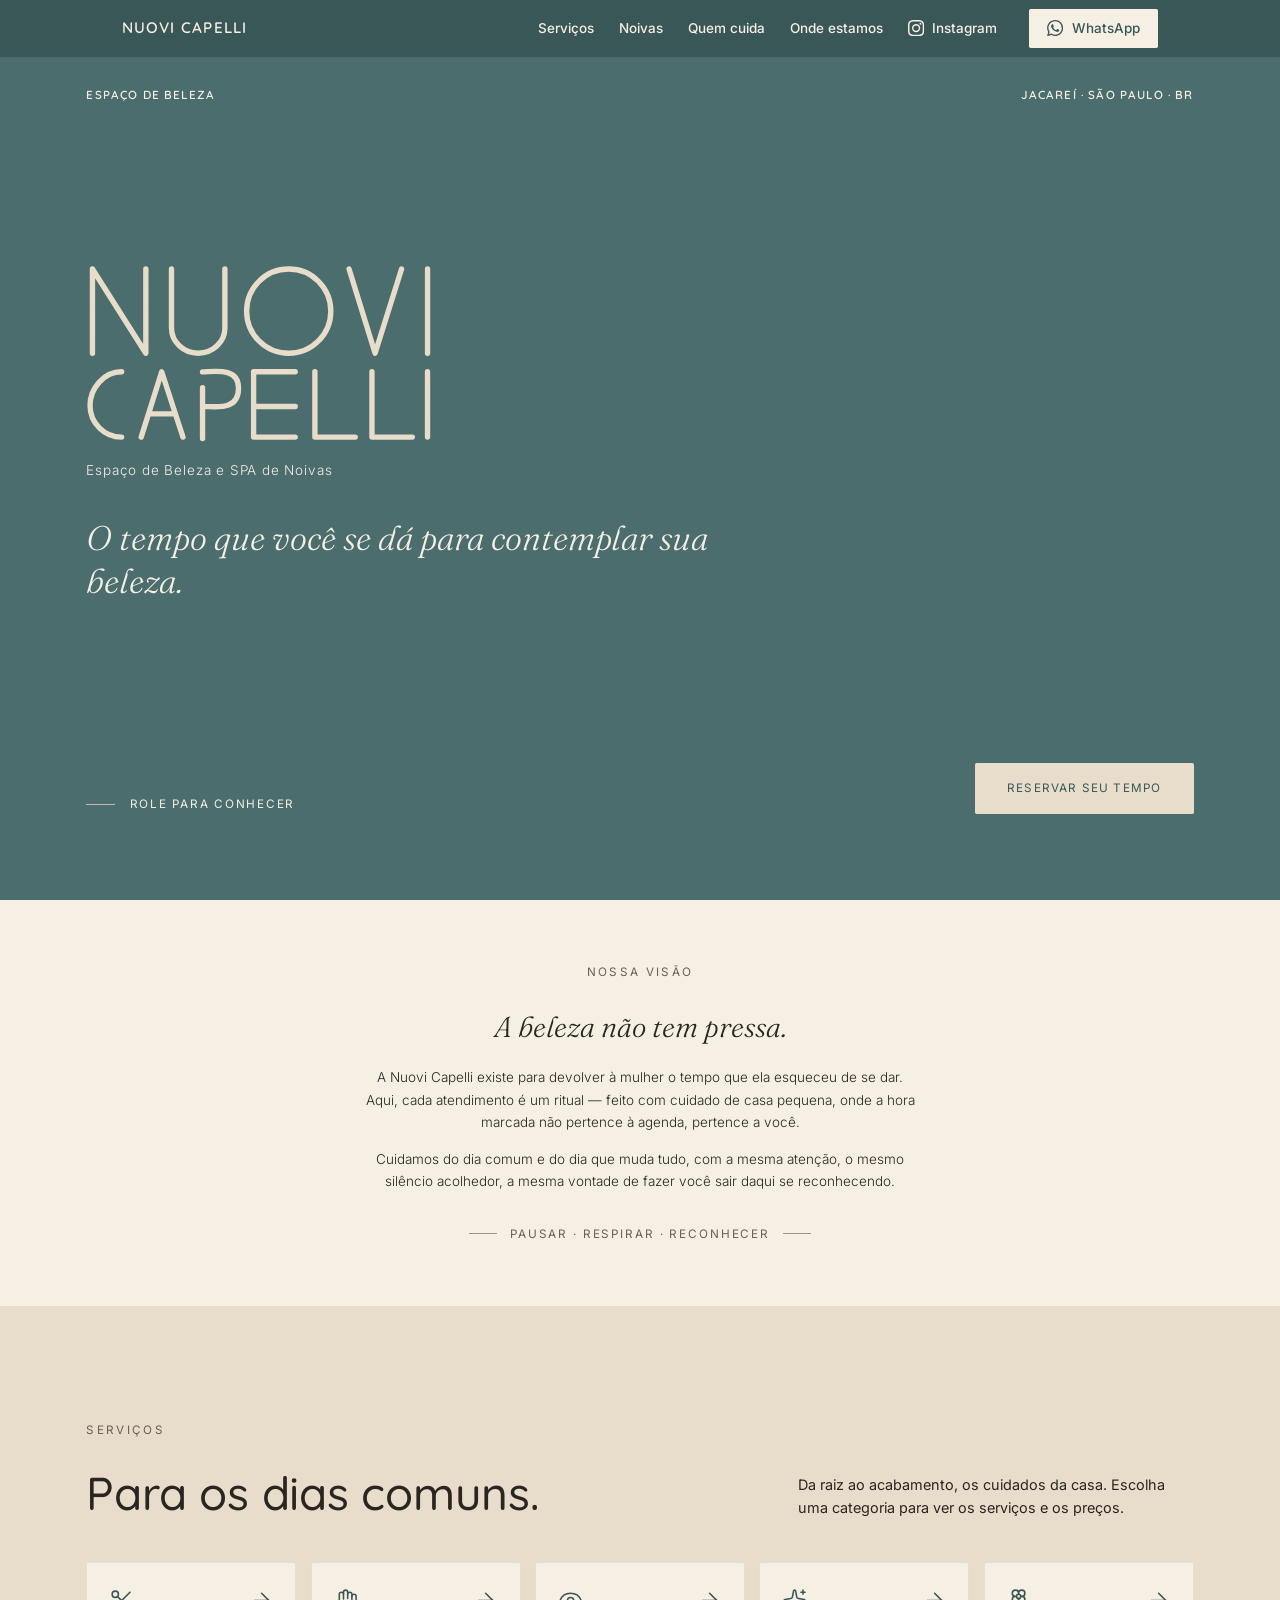
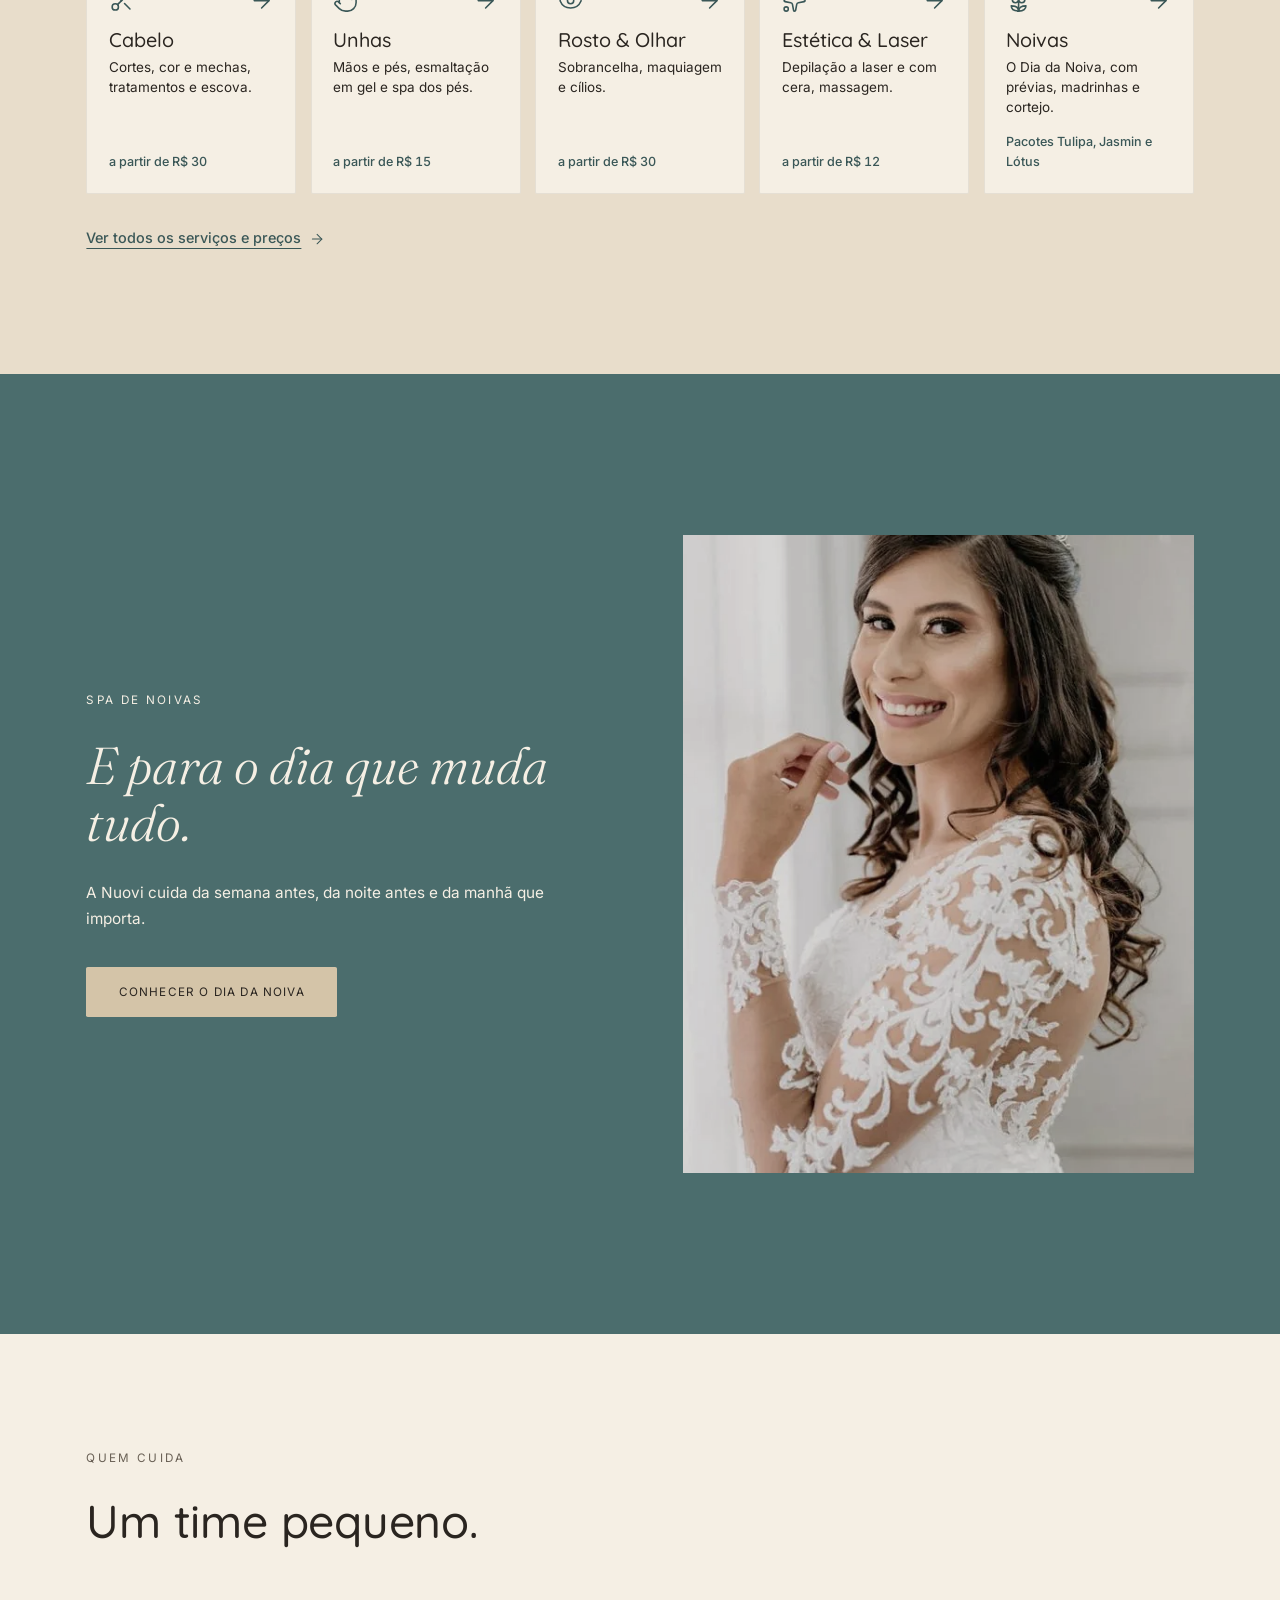
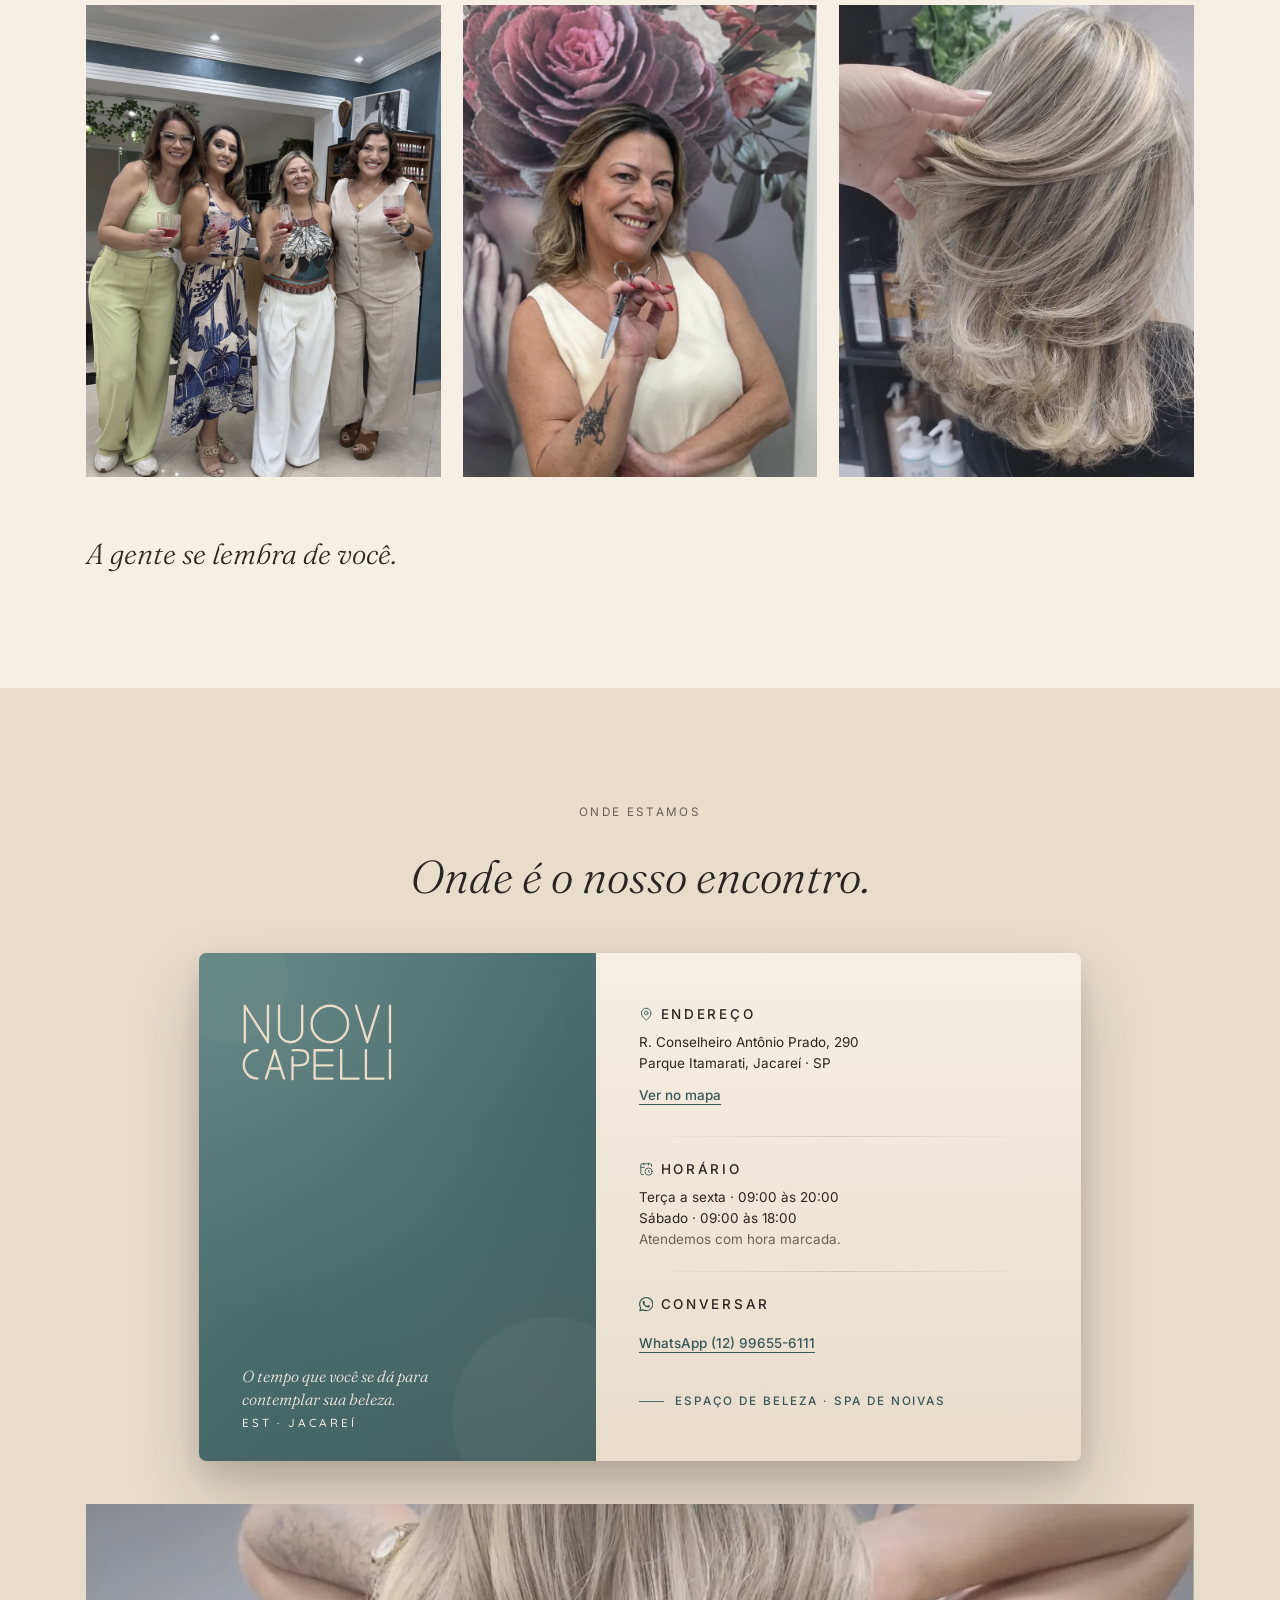
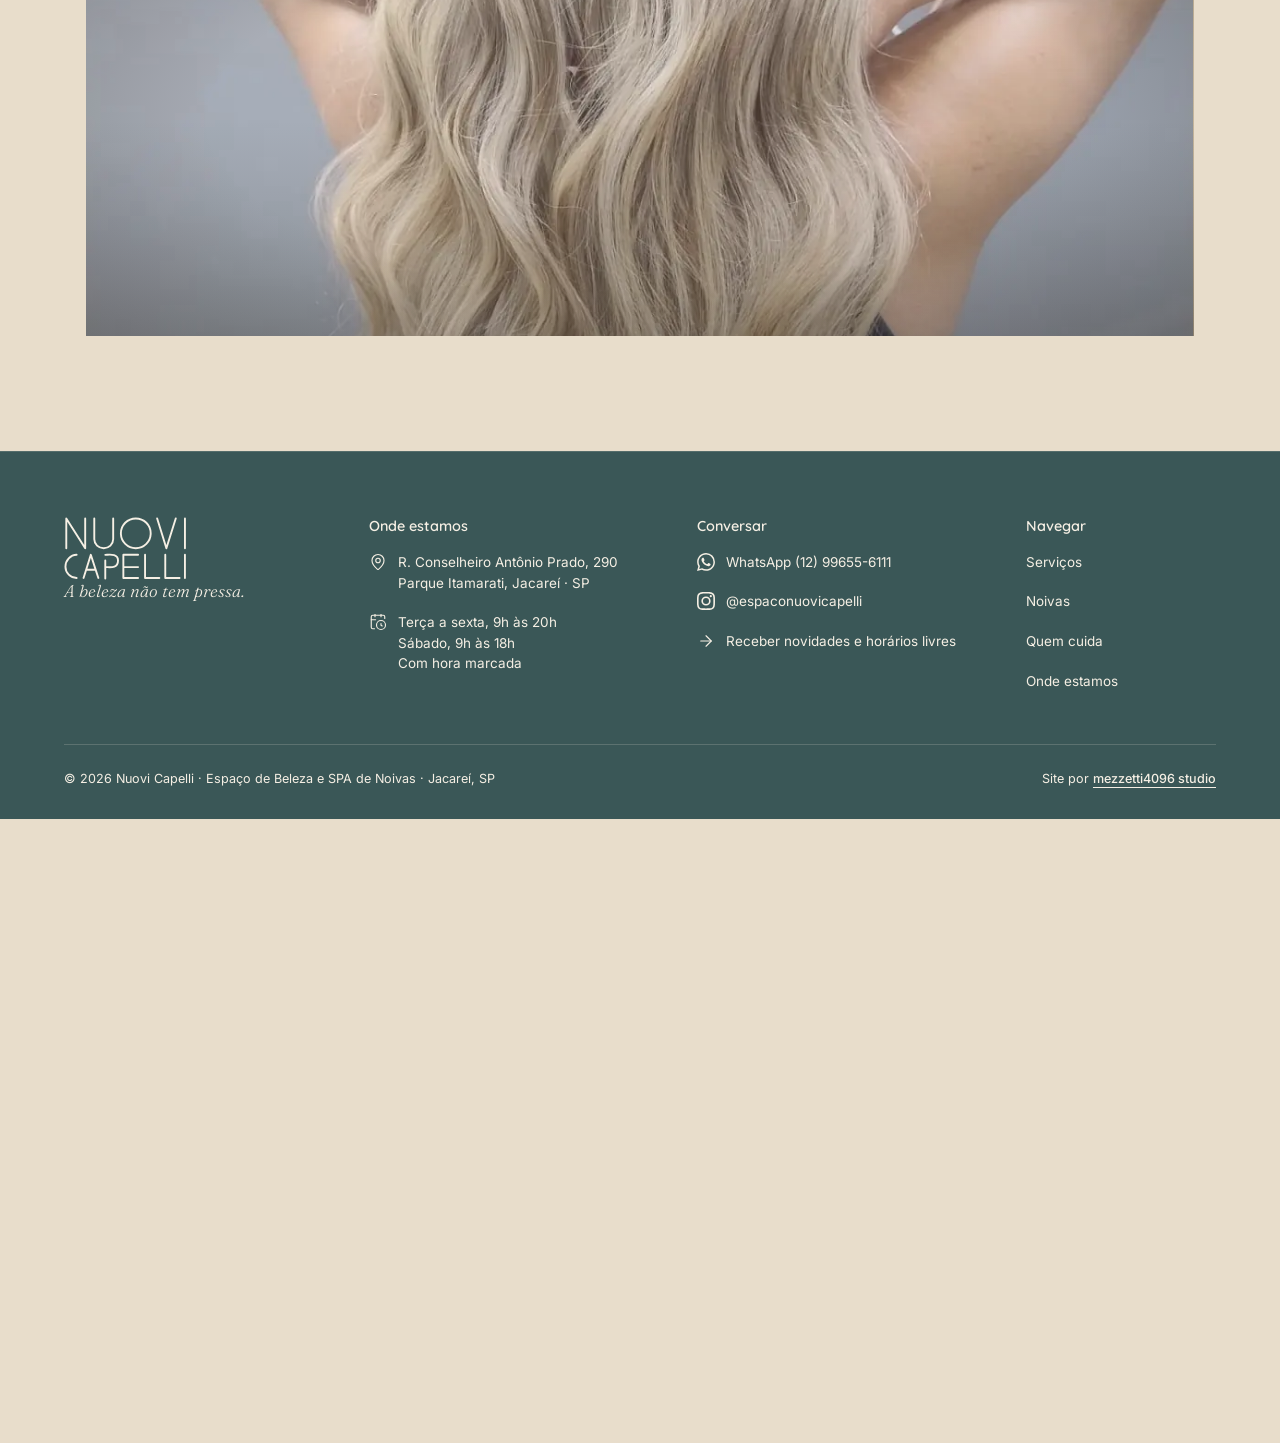
==== index.html @ 02c9704c "Fase 3: home enxuta — serviços em 5 blocos, destaque Noivas e Onde estamos - Nova ordem: Hero, Nossa" ====
<!DOCTYPE html>
<html lang="pt-BR">
<head>
  <meta charset="UTF-8">
  <meta name="viewport" content="width=device-width, initial-scale=1.0">
  <meta name="description" content="Nuovi Capelli: espaço de beleza e SPA de noivas em Jacareí, SP. Cabelo, unhas, maquiagem, estética e depilação a laser. Para os dias comuns e os que mudam tudo.">
  <link rel="canonical" href="https://mezzetti4096.github.io/nuovi-capelli/">
  <title>Nuovi Capelli · O tempo que você se dá.</title>
  <meta name="theme-color" content="#3A5757">

  <!-- Open Graph (WhatsApp, Facebook, Instagram) -->
  <meta property="og:type" content="website">
  <meta property="og:locale" content="pt_BR">
  <meta property="og:site_name" content="Nuovi Capelli">
  <meta property="og:url" content="https://mezzetti4096.github.io/nuovi-capelli/">
  <meta property="og:title" content="Nuovi Capelli · Espaço de Beleza e SPA">
  <meta property="og:description" content="Espaço de beleza e SPA de noivas em Jacareí, SP. Cabelo, unhas, maquiagem, estética e depilação a laser.">
  <meta property="og:image" content="https://mezzetti4096.github.io/nuovi-capelli/og-nuovi.jpg">
  <meta property="og:image:secure_url" content="https://mezzetti4096.github.io/nuovi-capelli/og-nuovi.jpg">
  <meta property="og:image:type" content="image/jpeg">
  <meta property="og:image:width" content="1200">
  <meta property="og:image:height" content="630">
  <meta property="og:image:alt" content="Nuovi Capelli — espaço de beleza e SPA em Jacareí (SP)">

  <!-- Twitter / X -->
  <meta name="twitter:card" content="summary_large_image">
  <meta name="twitter:title" content="Nuovi Capelli · Espaço de Beleza e SPA">
  <meta name="twitter:description" content="Espaço de beleza e SPA de noivas em Jacareí, SP. Cabelo, unhas, maquiagem, estética e depilação a laser.">
  <meta name="twitter:image" content="https://mezzetti4096.github.io/nuovi-capelli/og-nuovi.jpg">

  <!-- HEAD-COMUM:INICIO -->
<link rel="icon" type="image/svg+xml" href="assets/logo.svg">
<link rel="icon" type="image/png" href="assets/logo.png">
<link rel="apple-touch-icon" href="assets/logo.png">
<link rel="preload" href="assets/fontes/quicksand.woff2" as="font" type="font/woff2" crossorigin>
<link rel="preload" href="assets/fontes/inter.woff2" as="font" type="font/woff2" crossorigin>
<link rel="preload" href="assets/fontes/fraunces-italico.woff2" as="font" type="font/woff2" crossorigin>
<link rel="stylesheet" href="assets/css/comum.css">
<script src="assets/js/comum.js" defer></script>
<!-- HEAD-COMUM:FIM -->

  <!-- Dados estruturados — SEO local (Jacareí, SP) -->
  <script type="application/ld+json">
  {
    "@context": "https://schema.org",
    "@type": "HairSalon",
    "name": "Nuovi Capelli",
    "image": "https://mezzetti4096.github.io/nuovi-capelli/og-nuovi.jpg",
    "logo": "https://mezzetti4096.github.io/nuovi-capelli/assets/logo.png",
    "url": "https://mezzetti4096.github.io/nuovi-capelli/",
    "telephone": "+5512996556111",
    "priceRange": "R$ 30 – R$ 1.997",
    "address": {
      "@type": "PostalAddress",
      "streetAddress": "R. Conselheiro Antônio Prado, 290, Parque Itamarati",
      "addressLocality": "Jacareí",
      "addressRegion": "SP",
      "addressCountry": "BR"
    },
    "openingHoursSpecification": [
      {
        "@type": "OpeningHoursSpecification",
        "dayOfWeek": ["Tuesday", "Wednesday", "Thursday", "Friday"],
        "opens": "09:00",
        "closes": "20:00"
      },
      {
        "@type": "OpeningHoursSpecification",
        "dayOfWeek": "Saturday",
        "opens": "09:00",
        "closes": "18:00"
      }
    ],
    "sameAs": [
      "https://www.instagram.com/espaconuovicapelli/"
    ]
  }
  </script>

  <style>
    /* =========================================
       TOKENS DA MARCA — NUOVI CAPELLI
       ========================================= */
    :root {
      /* Cores — Modo Dia */
      --linho:        #E8DDCB;
      --areia:        #D4C4A8;
      --branco-cru:   #F5EFE4;

      /* Cores — Modo Noite (Ocasião / Noivas) */
      --petroleo:     #4B6D6D;
      --petroleo-esc: #3A5757;

      /* Texto */
      --tinta:        #2A2520;
      --nevoa:        #9C9286;
      --nevoa-texto:  #696055; /* névoa para texto pequeno (4,6:1 no linho) */

      /* Movimento dos cards que abrem */
      --ease-abre:    cubic-bezier(0.23, 1, 0.32, 1);
      --dur-abre:     380ms;

      /* Tipografia */
      --font-logo:    'Quicksand', system-ui, sans-serif;
      --font-sans:    'Inter', system-ui, sans-serif;
      --font-serif:   'Fraunces', Georgia, serif;

      /* Escala */
      --max-text:     620px;
      --max-page:     1280px;
      --margin-x:     96px;
      --section-y:    128px;

      --radius:       2px;
    }

    /* =========================================
       RESET
       ========================================= */
    *, *::before, *::after { box-sizing: border-box; margin: 0; padding: 0; }

    /* Rolagem suave, scroll-margin das âncoras, foco e movimento reduzido: assets/css/comum.css */

    /* Zoom padrão de 90% no computador (pedido da Neia, 05/10/2026).
       No celular fica em 100% para não diminuir o texto. */
    @media (min-width: 901px) {
      html { zoom: 0.9; }
      html .hero { min-height: calc(100vh / 0.9); } /* o hero continua ocupando a tela inteira */
    }

    body {
      font-family: var(--font-sans);
      font-weight: 400;
      font-size: 16px;
      line-height: 1.55;
      color: var(--tinta);
      background: var(--linho);
      -webkit-font-smoothing: antialiased;
      -moz-osx-font-smoothing: grayscale;
    }

    img { max-width: 100%; height: auto; display: block; }
    a { color: inherit; text-decoration: none; }
    button { font-family: inherit; cursor: pointer; border: none; background: none; color: inherit; }

    /* =========================================
       LOGO (recriação CSS — Quicksand bold)
       ========================================= */
    .logo-mark {
      font-family: var(--font-logo);
      font-weight: 600;
      letter-spacing: 0.02em;
      line-height: 0.95;
      display: inline-block;
    }
    .logo-mark span { display: block; }

    /* =========================================
       HERO
       ========================================= */
    .hero {
      min-height: 100vh;
      padding: var(--margin-x);
      padding-top: max(var(--margin-x), calc(var(--cab-h) + 32px)); /* livra o cabeçalho fixo */
      display: flex;
      flex-direction: column;
      justify-content: space-between;
      background: var(--petroleo);
      color: var(--branco-cru);
    }
    .hero__top {
      display: flex;
      justify-content: space-between;
      align-items: flex-start;
      font-family: var(--font-logo);
      font-weight: 600;
      font-size: 13px;
      letter-spacing: 0.1em;
      text-transform: uppercase;
      color: var(--branco-cru);
    }
    .hero__center {
      flex: 1;
      display: flex;
      flex-direction: column;
      justify-content: center;
      max-width: 880px;
    }
    .hero__logo {
      width: clamp(220px, 30vw, 420px);
      height: auto;
      color: var(--linho);
      margin-bottom: 20px;
      opacity: 0;
      animation: fadeUp 1s ease 0.2s forwards;
    }
    .hero__logo svg { width: 100%; height: auto; display: block; }
    .hero__tagline {
      font-family: var(--font-sans);
      font-weight: 300;
      font-size: 15px;
      letter-spacing: 0.06em;
      color: var(--branco-cru);
      opacity: 0;
      margin-bottom: 40px;
      animation: fadeUp 1s ease 0.4s forwards;
    }
    .hero__statement {
      font-family: var(--font-serif);
      font-weight: 300;
      font-style: italic;
      font-size: clamp(22px, 3.2vw, 38px);
      line-height: 1.25;
      max-width: 720px;
      color: var(--branco-cru);
      opacity: 0;
      animation: fadeUp 1s ease 0.6s forwards;
    }
    .hero__bottom {
      display: flex;
      justify-content: space-between;
      align-items: flex-end;
      opacity: 0;
      animation: fadeUp 1s ease 1s forwards;
    }
    .hero__scroll {
      font-size: var(--t-rotulo);
      letter-spacing: 0.15em;
      text-transform: uppercase;
      color: var(--branco-cru);
      display: flex;
      align-items: center;
      gap: 16px;
    }
    .hero__scroll::before {
      content: '';
      display: inline-block;
      width: 32px;
      height: 1px;
      background: rgba(232, 221, 203, 0.7);
    }
    .hero .btn-primary {
      background: var(--linho);
      color: var(--petroleo-esc);
    }
    .hero .btn-primary:hover { background: var(--branco-cru); }

    .btn-primary {
      display: inline-block;
      padding: 18px 36px;
      background: var(--tinta);
      color: var(--linho);
      font-size: 13px;
      letter-spacing: 0.1em;
      text-transform: uppercase;
      border-radius: var(--radius);
      transition: transform 0.25s ease, opacity 0.25s ease;
    }
    .btn-primary:hover { opacity: 0.88; transform: translateY(-2px); }

    .btn-ghost {
      display: inline-block;
      padding: 18px 36px;
      background: transparent;
      color: var(--branco-cru);
      border: 1px solid var(--branco-cru);
      font-size: 13px;
      letter-spacing: 0.1em;
      text-transform: uppercase;
      border-radius: var(--radius);
      transition: background 0.25s ease, color 0.25s ease;
    }
    .btn-ghost:hover { background: var(--branco-cru); color: var(--petroleo-esc); }

    /* =========================================
       SEÇÃO GENÉRICA
       ========================================= */
    section {
      padding: var(--section-y) var(--margin-x);
    }
    .eyebrow {
      font-family: var(--font-sans);
      font-size: var(--t-rotulo);
      letter-spacing: 0.2em;
      text-transform: uppercase;
      color: var(--nevoa-texto);
      margin-bottom: 32px;
    }
    .section-title {
      font-family: var(--font-logo);
      font-weight: 500;
      font-size: clamp(32px, 4vw, 56px);
      line-height: 1.1;
      letter-spacing: -0.005em;
      max-width: var(--max-text);
      margin-bottom: 48px;
    }

    /* =========================================
       SEÇÃO: NOSSA VISÃO — manifesto compacto
       ========================================= */
    .visao {
      background: var(--branco-cru);
      padding: calc(var(--section-y) * 0.55) var(--margin-x);
    }
    .visao__inner {
      max-width: 760px;
      margin: 0 auto;
      text-align: center;
    }
    .visao__title {
      font-family: var(--font-serif);
      font-style: italic;
      font-weight: 300;
      font-size: clamp(22px, 2.6vw, 32px);
      line-height: 1.2;
      color: var(--tinta);
      margin-bottom: 24px;
    }
    .visao__text {
      font-family: var(--font-sans);
      font-weight: 300;
      font-size: clamp(15px, 1.1vw, 16px);
      line-height: 1.65;
      color: var(--tinta);
      max-width: 620px;
      margin: 0 auto 16px;
    }
    .visao__signature {
      display: inline-flex;
      align-items: center;
      gap: 14px;
      margin-top: 20px;
      font-family: var(--font-sans);
      font-size: var(--t-rotulo);
      letter-spacing: 0.16em;
      text-transform: uppercase;
      color: var(--nevoa-texto);
    }
    .visao__signature::before,
    .visao__signature::after {
      content: '';
      width: 32px;
      height: 1px;
      background: var(--nevoa);
    }

    /* =========================================
       CARTÃO DA LOJA — Business card 9:5, gradiente
       ========================================= */
    .card-loja-wrap {
      max-width: 980px;
      margin: 0 auto 96px;
      padding: 0;
      perspective: 1400px;
    }
    .card-loja {
      display: grid;
      grid-template-columns: 0.9fr 1.1fr;
      min-height: 460px; /* altura pelo conteúdo: o cartão ganhou o WhatsApp */
      width: 100%;
      border-radius: 8px;
      overflow: hidden;
      box-shadow:
        0 40px 80px rgba(42, 37, 32, 0.22),
        0 12px 28px rgba(42, 37, 32, 0.12);
      transition: transform 0.6s cubic-bezier(.2,.7,.2,1), box-shadow 0.6s ease;
      position: relative;
    }
    .card-loja:hover {
      transform: translateY(-10px) rotateX(2deg) rotateY(-1.5deg);
      box-shadow:
        0 60px 110px rgba(42, 37, 32, 0.28),
        0 20px 40px rgba(42, 37, 32, 0.14);
    }
    .card-loja__face {
      background:
        radial-gradient(circle at 20% 15%, rgba(232, 221, 203, 0.10), transparent 55%),
        radial-gradient(circle at 85% 85%, rgba(232, 221, 203, 0.06), transparent 50%),
        linear-gradient(135deg, #5A8080 0%, #4B6D6D 45%, #3A5757 100%);
      color: var(--branco-cru);
      padding: 56px 48px;
      display: flex;
      flex-direction: column;
      justify-content: space-between;
      position: relative;
      overflow: hidden;
    }
    .card-loja__face::after {
      content: '';
      position: absolute;
      right: -60px; bottom: -60px;
      width: 220px; height: 220px;
      border-radius: 50%;
      background: rgba(232, 221, 203, 0.05);
      filter: blur(2px);
    }
    .card-loja__face::before {
      content: '';
      position: absolute;
      left: -40px; top: -40px;
      width: 140px; height: 140px;
      border-radius: 50%;
      background: rgba(232, 221, 203, 0.04);
      filter: blur(1px);
    }
    .card-loja__brand {
      font-family: var(--font-logo);
      font-weight: 600;
      font-size: clamp(32px, 3.6vw, 44px);
      line-height: 0.95;
      letter-spacing: 0.01em;
      position: relative;
      z-index: 1;
    }
    .card-loja__brand span { display: block; }
    .card-loja__brand svg { width: clamp(120px, 13vw, 170px); height: auto; display: block; color: var(--linho); }
    .card-loja__tagline {
      font-family: var(--font-serif);
      font-style: italic;
      font-weight: 300;
      font-size: clamp(15px, 1.4vw, 18px);
      line-height: 1.4;
      color: var(--branco-cru);
      max-width: 260px;
      position: relative;
      z-index: 1;
    }
    .card-loja__monogram {
      position: absolute;
      bottom: 32px;
      left: 48px;
      font-family: var(--font-logo);
      font-weight: 500;
      font-size: var(--t-rotulo);
      letter-spacing: 0.24em;
      color: var(--branco-cru);
      z-index: 1;
    }
    .card-loja__body {
      background:
        linear-gradient(180deg, var(--branco-cru) 0%, var(--linho) 100%);
      padding: 56px 48px;
      display: flex;
      flex-direction: column;
      gap: 22px;
      justify-content: center;
    }
    .card-loja__rotulo {
      display: flex;
      align-items: center;
      gap: 8px;
      font-family: var(--font-sans);
      font-size: var(--t-rotulo);
      letter-spacing: 0.2em;
      text-transform: uppercase;
      color: var(--nevoa-texto);
      margin-bottom: 8px;
      font-weight: 500;
    }
    .card-loja__group p {
      font-family: var(--font-sans);
      font-size: 15px;
      color: var(--tinta);
      line-height: 1.55;
    }
    .card-loja__mapa {
      display: inline-flex;
      align-items: center;
      gap: 8px;
      min-height: 44px;
      margin-top: 2px;
      font-size: 15px;
      font-weight: 500;
      color: var(--petroleo-esc);
      text-decoration: underline;
      text-decoration-thickness: 1px;
      text-underline-offset: 4px;
    }
    .card-loja__mapa:hover { text-decoration-thickness: 2px; }
    .card-loja__rotulo .icone { width: 16px; height: 16px; color: var(--petroleo-esc); }
    .card-loja__mapa .icone { width: 18px; height: 18px; }
    .card-loja__group p.muted {
      color: var(--nevoa-texto);
      font-size: 15px;
    }
    .card-loja__divider {
      height: 1px;
      background: linear-gradient(90deg, rgba(42,37,32,0) 0%, rgba(42,37,32,0.14) 50%, rgba(42,37,32,0) 100%);
      margin: 2px 0;
    }
    .card-loja__footer {
      margin-top: 10px;
      display: flex;
      align-items: center;
      gap: 12px;
      font-size: var(--t-rotulo);
      letter-spacing: 0.16em;
      text-transform: uppercase;
      color: var(--petroleo-esc);
      font-weight: 500;
    }
    .card-loja__footer::before {
      content: '';
      width: 28px;
      height: 1px;
      background: var(--petroleo);
    }

    /* =========================================
       SEÇÃO: O LUGAR — galeria editorial 3 fotos + info
       ========================================= */
    .lugar__title-block {
      text-align: center;
      max-width: 720px;
      margin: 0 auto 56px;
    }
    .lugar .card-loja-wrap { margin-bottom: 48px; }
    .lugar__intro {
      font-family: var(--font-serif);
      font-style: italic;
      font-weight: 300;
      font-size: clamp(32px, 4vw, 52px);
      line-height: 1.15;
      color: var(--tinta);
      margin-top: 16px;
    }
    .lugar__video {
      position: relative;
      overflow: hidden;
      width: 100%;
      height: 480px;
      background: var(--areia);
    }
    .lugar__video video {
      width: 100%;
      height: 100%;
      object-fit: cover;
      display: block;
      filter: saturate(0.85) contrast(0.95);
    }
    /* Vinheta degradê suave sobre o vídeo */
    .lugar__video::after {
      content: '';
      position: absolute;
      inset: 0;
      background:
        radial-gradient(ellipse at center, transparent 55%, rgba(42, 37, 32, 0.28) 100%),
        linear-gradient(180deg, transparent 50%, rgba(42, 37, 32, 0.20) 100%);
      pointer-events: none;
    }

    /* =========================================
       SEÇÃO: NOSSOS SERVIÇOS — 5 blocos que abrem o cardápio
       (gerados por gerar-servicos.py no marcador SERVICOS-RESUMO)
       ========================================= */
    .servicos-home__topo {
      display: flex;
      justify-content: space-between;
      align-items: flex-end;
      flex-wrap: wrap;
      gap: 24px 48px;
      margin-bottom: 48px;
    }
    .servicos-home__topo .section-title { margin-bottom: 0; }
    .servicos-home__lead { max-width: 440px; font-size: 16px; line-height: 1.6; }
    .blocos-servico {
      list-style: none;
      display: grid;
      grid-template-columns: repeat(auto-fit, minmax(220px, 1fr));
      gap: 16px;
    }
    .bloco-servico {
      position: relative;
      display: flex;
      flex-direction: column;
      gap: 6px;
      height: 100%;
      padding: 28px 24px 24px;
      background: var(--branco-cru);
      border: 1px solid rgba(42, 37, 32, 0.08);
      border-radius: var(--radius);
      transition: border-color 0.25s ease, transform 0.25s var(--ease-saida);
    }
    .bloco-servico:hover { border-color: var(--petroleo-esc); transform: translateY(-3px); }
    .bloco-servico > .icone { width: 28px; height: 28px; color: var(--petroleo-esc); margin-bottom: 10px; }
    .bloco-servico__nome { font-family: var(--font-logo); font-weight: 500; font-size: 22px; line-height: 1.2; }
    .bloco-servico__desc { font-size: 15px; line-height: 1.5; flex: 1; }
    .bloco-servico__preco {
      margin-top: 10px;
      font-size: var(--t-apoio);
      font-weight: 500;
      color: var(--petroleo-esc);
      font-variant-numeric: tabular-nums;
    }
    .bloco-servico__seta {
      position: absolute;
      top: 28px;
      right: 24px;
      width: 20px;
      height: 20px;
      color: var(--petroleo-esc);
      transition: transform 0.25s var(--ease-saida);
    }
    .bloco-servico:hover .bloco-servico__seta { transform: translateX(4px); }
    .link-seta {
      display: inline-flex;
      align-items: center;
      gap: 8px;
      min-height: 44px;
      margin-top: 28px;
      font-size: 16px;
      font-weight: 500;
      color: var(--petroleo-esc);
      text-decoration: underline;
      text-decoration-thickness: 1px;
      text-underline-offset: 5px;
    }
    .link-seta .icone { width: 18px; height: 18px; }

    /* =========================================
           /* =========================================
       SEÇÃO: A OCASIÃO (Modo Noite — Noivas)
       ========================================= */
    .ocasiao {
      background: var(--petroleo);
      color: var(--branco-cru);
      padding: calc(var(--section-y) * 1.4) var(--margin-x);
      position: relative;
      overflow: hidden;
    }
    .ocasiao__grid {
      display: grid;
      grid-template-columns: 1fr 1fr;
      gap: 96px;
      align-items: center;
      max-width: var(--max-page);
      margin: 0 auto;
    }
    .ocasiao__eyebrow {
      color: var(--branco-cru);
      margin-bottom: 32px;
    }
    .ocasiao__title {
      font-family: var(--font-serif);
      font-weight: 300;
      font-style: italic;
      font-size: clamp(36px, 4.5vw, 64px);
      line-height: 1.1;
      color: var(--branco-cru);
      margin-bottom: 32px;
    }
    .ocasiao__text {
      font-size: 17px;
      line-height: 1.65;
      color: var(--branco-cru);
      margin-bottom: 40px;
      max-width: 520px;
    }
    .ocasiao__actions {
      display: flex;
      flex-wrap: wrap;
      gap: 16px;
      align-items: center;
    }
    .ocasiao__cta {
      background: var(--areia);
      color: var(--tinta);
    }

    .ocasiao__photo {
      aspect-ratio: 4/5;
      overflow: hidden;
    }
    .ocasiao__photo img {
      width: 100%;
      height: 100%;
      object-fit: cover;
      filter: saturate(0.7) brightness(0.92);
    }

    /* =========================================
       SEÇÃO: QUEM CUIDA
       ========================================= */
    .quem {
      background: var(--branco-cru);
    }
    .quem__photos {
      display: grid;
      grid-template-columns: repeat(3, 1fr);
      gap: 24px;
      margin-top: 64px;
    }
    .quem__photo {
      aspect-ratio: 3/4;
      overflow: hidden;
      background: var(--areia);
    }
    .quem__photo img {
      width: 100%;
      height: 100%;
      object-fit: cover;
      filter: saturate(0.8) contrast(0.95);
      transition: transform 0.7s ease;
    }
    .quem__photo:hover img { transform: scale(1.03); }
    .quem__photos:focus-visible { outline-offset: 6px; }
    .quem__line {
      font-family: var(--font-serif);
      font-style: italic;
      font-weight: 300;
      font-size: clamp(24px, 2.5vw, 32px);
      max-width: var(--max-text);
      margin-top: 64px;
      line-height: 1.3;
    }

    /* =========================================
       ANIMAÇÕES
       ========================================= */
    @keyframes fadeUp {
      from { opacity: 0; transform: translateY(20px); }
      to   { opacity: 1; transform: translateY(0); }
    }

    html.js .reveal {
      opacity: 0;
      transform: translateY(24px);
      transition: opacity 1s ease, transform 1s ease;
    }
    html.js .reveal.in-view {
      opacity: 1;
      transform: translateY(0);
    }
    @media (prefers-reduced-motion: reduce) {
      html.js .reveal { opacity: 1; transform: none; }
    }


    /* =========================================
       RESPONSIVO
       ========================================= */
    @media (max-width: 900px) {
      :root {
        --margin-x: 24px;
        --section-y: 64px;
      }
      .hero { min-height: calc(100svh - var(--barra-h)); } /* a barra de agendar não cobre o fim do hero */
      .hero__top { display: none; } /* repete o subtítulo; no celular quebrava em duas linhas */
      .hero__logo { width: clamp(220px, 70vw, 360px); }
      .hero__bottom { flex-direction: column; align-items: flex-start; gap: 28px; }

      .lugar__header { grid-template-columns: 1fr; gap: 32px; }
      .lugar__video { height: 220px; }
      .lugar__title-block { margin-bottom: 32px; }
      .card-loja__footer { display: none; }

      .servicos-home__topo { margin-bottom: 32px; }
      .blocos-servico { grid-template-columns: 1fr; gap: 10px; }
      /* no celular, o ícone fica ao lado do nome */
      .bloco-servico {
        display: grid;
        grid-template-columns: 26px 1fr;
        column-gap: 14px;
        row-gap: 2px;
        padding: 18px 52px 18px 18px;
      }
      .bloco-servico > .icone { grid-row: 1 / span 3; width: 26px; height: 26px; margin: 1px 0 0; }
      .bloco-servico__nome { font-size: 20px; }
      .bloco-servico__preco { margin-top: 4px; }
      .bloco-servico__seta { top: 50%; right: 20px; transform: translateY(-50%); }
      .bloco-servico:hover .bloco-servico__seta { transform: translate(4px, -50%); }

      .lugar .card-loja-wrap { margin-bottom: 32px; }
      .card-loja {
        grid-template-columns: 1fr;
        min-height: 0;
      }
      .card-loja__face { display: none; } /* no celular, só as informações (o logo já está no topo e no rodapé) */
      .card-loja__face { padding: 36px 28px; min-height: 220px; }
      .card-loja__body { padding: 36px 28px; }
      .card-loja__brand { font-size: 28px; }
      .card-loja__face { gap: 20px; }
      .card-loja__monogram { position: static; }
      .visao { padding: 56px 24px; }
      .visao__signature::before,
      .visao__signature::after { display: none; }

      .ocasiao { padding: var(--section-y) var(--margin-x); }
      .ocasiao__grid { grid-template-columns: 1fr; gap: 36px; }

      .quem__photos {
        grid-template-columns: none;
        grid-auto-flow: column;
        grid-auto-columns: 78%;
        gap: 12px;
        margin: 40px calc(-1 * var(--margin-x)) 0;
        padding: 0 var(--margin-x);
        overflow-x: auto;
        scroll-snap-type: x mandatory;
        scroll-padding: 0 var(--margin-x);
        scrollbar-width: none;
      }
      .quem__photo { scroll-snap-align: start; }
      .quem__line { margin-top: 40px; }

    }
  </style>
  <script>document.documentElement.classList.add('js')</script>
</head>
<body>

  <!-- ICONES:INICIO -->
<svg xmlns="http://www.w3.org/2000/svg" style="display:none">
<!-- Ícones: Lucide 1.52.0 (lucide.dev, licença ISC) · WhatsApp e Instagram: marcas dos donos · logo: Nuovi Capelli -->
<symbol id="i-arrow-right" viewBox="0 0 24 24"><path d="M5 12h14"/><path d="m12 5 7 7-7 7"/></symbol>
<symbol id="i-calendar-clock" viewBox="0 0 24 24"><path d="M16 14v2.2l1.6 1"/><path d="M16 2v3"/><path d="M21 7.338V5a2 2 0 00-2-2H5a2 2 0 00-2 2v14a2 2 0 002 2h2.338"/><path d="M3 9h5.859"/><path d="M8 2v3"/><circle cx="16" cy="16" r="6"/></symbol>
<symbol id="i-car" viewBox="0 0 24 24"><path d="M19 17h2c.6 0 1-.4 1-1v-3c0-.9-.7-1.7-1.5-1.9C18.7 10.6 16 10 16 10s-1.3-1.4-2.2-2.3c-.5-.4-1.1-.7-1.8-.7H5c-.6 0-1.1.4-1.4.9l-1.4 2.9A3.7 3.7 0 0 0 2 12v4c0 .6.4 1 1 1h2"/><circle cx="7" cy="17" r="2"/><path d="M9 17h6"/><circle cx="17" cy="17" r="2"/></symbol>
<symbol id="i-check" viewBox="0 0 24 24"><path d="M20 6 9 17l-5-5"/></symbol>
<symbol id="i-clock" viewBox="0 0 24 24"><circle cx="12" cy="12" r="10"/><path d="M12 6v6l4 2"/></symbol>
<symbol id="i-credit-card" viewBox="0 0 24 24"><rect width="20" height="14" x="2" y="5" rx="2"/><line x1="2" x2="22" y1="10" y2="10"/><path d="M6 14h2"/></symbol>
<symbol id="i-droplets" viewBox="0 0 24 24"><path d="M7 16.3c2.2 0 4-1.83 4-4.05 0-1.16-.57-2.26-1.71-3.19S7.29 6.75 7 5.3c-.29 1.45-1.14 2.84-2.29 3.76S3 11.1 3 12.25c0 2.22 1.8 4.05 4 4.05z"/><path d="M12.56 6.6A10.97 10.97 0 0 0 14 3.02c.5 2.5 2 4.9 4 6.5s3 3.5 3 5.5a6.98 6.98 0 0 1-11.91 4.97"/></symbol>
<symbol id="i-eye" viewBox="0 0 24 24"><path d="M2.062 12.348a1 1 0 0 1 0-.696 10.75 10.75 0 0 1 19.876 0 1 1 0 0 1 0 .696 10.75 10.75 0 0 1-19.876 0"/><circle cx="12" cy="12" r="3"/></symbol>
<symbol id="i-flower-2" viewBox="0 0 24 24"><path d="M12 5a3 3 0 1 1 3 3m-3-3a3 3 0 1 0-3 3m3-3v1M9 8a3 3 0 1 0 3 3M9 8h1m5 0a3 3 0 1 1-3 3m3-3h-1m-2 3v-1"/><circle cx="12" cy="8" r="2"/><path d="M12 10v12"/><path d="M12 22c4.2 0 7-1.667 7-5-4.2 0-7 1.667-7 5Z"/><path d="M12 22c-4.2 0-7-1.667-7-5 4.2 0 7 1.667 7 5Z"/></symbol>
<symbol id="i-hand" viewBox="0 0 24 24"><path d="M18 11V6a2 2 0 0 0-2-2a2 2 0 0 0-2 2"/><path d="M14 10V4a2 2 0 0 0-2-2a2 2 0 0 0-2 2v2"/><path d="M10 10.5V6a2 2 0 0 0-2-2a2 2 0 0 0-2 2v8"/><path d="M18 8a2 2 0 1 1 4 0v6a8 8 0 0 1-8 8h-2c-2.8 0-4.5-.86-5.99-2.34l-3.6-3.6a2 2 0 0 1 2.83-2.82L7 15"/></symbol>
<symbol id="i-map-pin" viewBox="0 0 24 24"><path d="M20 10c0 4.993-5.539 10.193-7.399 11.799a1 1 0 0 1-1.202 0C9.539 20.193 4 14.993 4 10a8 8 0 0 1 16 0"/><circle cx="12" cy="10" r="3"/></symbol>
<symbol id="i-menu" viewBox="0 0 24 24"><path d="M4 5h16"/><path d="M4 12h16"/><path d="M4 19h16"/></symbol>
<symbol id="i-palette" viewBox="0 0 24 24"><path d="M12 22a1 1 0 0 1 0-20 10 9 0 0 1 10 9 5 5 0 0 1-5 5h-2.25a1.75 1.75 0 0 0-1.4 2.8l.3.4a1.75 1.75 0 0 1-1.4 2.8z"/><circle cx="13.5" cy="6.5" r=".5" fill="currentColor"/><circle cx="17.5" cy="10.5" r=".5" fill="currentColor"/><circle cx="6.5" cy="12.5" r=".5" fill="currentColor"/><circle cx="8.5" cy="7.5" r=".5" fill="currentColor"/></symbol>
<symbol id="i-plus" viewBox="0 0 24 24"><path d="M5 12h14"/><path d="M12 5v14"/></symbol>
<symbol id="i-repeat" viewBox="0 0 24 24"><path d="m17 2 4 4-4 4"/><path d="M3 11v-1a4 4 0 0 1 4-4h14"/><path d="m7 22-4-4 4-4"/><path d="M21 13v1a4 4 0 0 1-4 4H3"/></symbol>
<symbol id="i-scissors" viewBox="0 0 24 24"><circle cx="6" cy="6" r="3"/><path d="M8.12 8.12 12 12"/><path d="M20 4 8.12 15.88"/><circle cx="6" cy="18" r="3"/><path d="M14.8 14.8 20 20"/></symbol>
<symbol id="i-search" viewBox="0 0 24 24"><path d="m21 21-4.34-4.34"/><circle cx="11" cy="11" r="8"/></symbol>
<symbol id="i-sparkles" viewBox="0 0 24 24"><path d="M11.017 2.814a1 1 0 0 1 1.966 0l1.051 5.558a2 2 0 0 0 1.594 1.594l5.558 1.051a1 1 0 0 1 0 1.966l-5.558 1.051a2 2 0 0 0-1.594 1.594l-1.051 5.558a1 1 0 0 1-1.966 0l-1.051-5.558a2 2 0 0 0-1.594-1.594l-5.558-1.051a1 1 0 0 1 0-1.966l5.558-1.051a2 2 0 0 0 1.594-1.594z"/><path d="M20 2v4"/><path d="M22 4h-4"/><circle cx="4" cy="20" r="2"/></symbol>
<symbol id="i-tag" viewBox="0 0 24 24"><path d="M12.586 2.586A2 2 0 0 0 11.172 2H4a2 2 0 0 0-2 2v7.172a2 2 0 0 0 .586 1.414l8.704 8.704a2.426 2.426 0 0 0 3.42 0l6.58-6.58a2.426 2.426 0 0 0 0-3.42z"/><circle cx="7.5" cy="7.5" r=".5" fill="currentColor"/></symbol>
<symbol id="i-wind" viewBox="0 0 24 24"><path d="M12.8 19.6A2 2 0 1 0 14 16H2"/><path d="M17.5 8a2.5 2.5 0 1 1 2 4H2"/><path d="M9.8 4.4A2 2 0 1 1 11 8H2"/></symbol>
<symbol id="i-x" viewBox="0 0 24 24"><path d="M18 6 6 18"/><path d="m6 6 12 12"/></symbol>
<symbol id="i-whatsapp" viewBox="0 0 24 24"><path fill="currentColor" stroke="none" d="M17.472 14.382c-.297-.149-1.758-.867-2.03-.967-.273-.099-.471-.148-.67.15-.197.297-.767.966-.94 1.164-.173.199-.347.223-.644.075-.297-.15-1.255-.463-2.39-1.475-.883-.788-1.48-1.761-1.653-2.059-.173-.297-.018-.458.13-.606.134-.133.298-.347.446-.52.149-.174.198-.298.298-.497.099-.198.05-.371-.025-.52-.075-.149-.669-1.612-.916-2.207-.242-.579-.487-.5-.669-.51-.173-.008-.371-.01-.57-.01-.198 0-.52.074-.792.372-.272.297-1.04 1.016-1.04 2.479 0 1.462 1.065 2.875 1.213 3.074.149.198 2.096 3.2 5.077 4.487.709.306 1.262.489 1.694.625.712.227 1.36.195 1.871.118.571-.085 1.758-.719 2.006-1.413.248-.694.248-1.289.173-1.413-.074-.124-.272-.198-.57-.347m-5.421 7.403h-.004a9.87 9.87 0 01-5.031-1.378l-.361-.214-3.741.982.998-3.648-.235-.374a9.86 9.86 0 01-1.51-5.26c.001-5.45 4.436-9.884 9.888-9.884 2.64 0 5.122 1.03 6.988 2.898a9.825 9.825 0 012.893 6.994c-.003 5.45-4.437 9.884-9.885 9.884m8.413-18.297A11.815 11.815 0 0012.05 0C5.495 0 .16 5.335.157 11.892c0 2.096.547 4.142 1.588 5.945L.057 24l6.305-1.654a11.882 11.882 0 005.683 1.448h.005c6.554 0 11.89-5.335 11.893-11.893A11.821 11.821 0 0020.464 3.488"/></symbol>
<symbol id="i-instagram" viewBox="0 0 24 24"><path fill="currentColor" stroke="none" d="M12 2.163c3.204 0 3.584.012 4.85.07 3.252.148 4.771 1.691 4.919 4.919.058 1.265.069 1.645.069 4.849 0 3.205-.012 3.584-.069 4.849-.149 3.225-1.664 4.771-4.919 4.919-1.266.058-1.644.07-4.85.07-3.204 0-3.584-.012-4.849-.07-3.26-.149-4.771-1.699-4.919-4.92-.058-1.265-.07-1.644-.07-4.849 0-3.204.013-3.583.07-4.849.149-3.227 1.664-4.771 4.919-4.919 1.266-.057 1.645-.069 4.849-.069zM12 0C8.741 0 8.333.014 7.053.072 2.695.272.273 2.69.073 7.052.014 8.333 0 8.741 0 12c0 3.259.014 3.668.072 4.948.2 4.358 2.618 6.78 6.98 6.98C8.333 23.986 8.741 24 12 24c3.259 0 3.668-.014 4.948-.072 4.354-.2 6.782-2.618 6.979-6.98.059-1.28.073-1.689.073-4.948 0-3.259-.014-3.667-.072-4.947-.196-4.354-2.617-6.78-6.979-6.98C15.668.014 15.259 0 12 0zm0 5.838a6.162 6.162 0 100 12.324 6.162 6.162 0 000-12.324zM12 16a4 4 0 110-8 4 4 0 010 8zm6.406-11.845a1.44 1.44 0 100 2.881 1.44 1.44 0 000-2.881z"/></symbol>
<symbol id="i-logo" viewBox="0 0 967.11 497.12"><path fill="none" stroke="currentColor" stroke-width="15" stroke-linecap="round" stroke-linejoin="round" d="M326.13,299.17c27.63,0,100.74-14.94,100.74,44.84,0,65.57-64.44,51.62-100.74,51.62M326.13,343.51v142.31M955.7,298.75v182.85M955.81,11.3v235.56M800.22,298.75v182.85h112.9M640.55,298.75v182.85h112.9M585.45,396.11h-116.43M585.45,298.75h-116.43v182.85h116.43M174.95,416.61h74.87M154.41,481.6l20.54-64.99,36.9-117.86,37.97,116.93,21.63,65.92M736.16,11.3l72.85,235.56L883.06,11.3M99.74,481.6c-48.84,0-88.44-39.6-88.44-88.44s39.6-94.4,88.44-94.4M685.07,129.08c0,65.05-52.73,117.78-117.78,117.78s-117.78-52.73-117.78-117.78,52.73-117.78,117.78-117.78,117.78,52.73,117.78,117.78ZM239.24,11.3v165.09c0,38.74,33.45,70.47,74.71,70.47s74.71-31.73,74.71-70.47V11.3M18.06,246.86V11.3l149.39,235.56V11.3"/></symbol>
</svg>
<!-- ICONES:FIM -->

  <!-- ============ CABEÇALHO, RODAPÉ E AGENDAR — carimbados pelo casca.py ============ -->
  <!-- CABECALHO:INICIO -->
<a class="pular" href="#conteudo">Pular para o conteúdo</a>
<header class="cab" data-cab>
  <div class="cab__dentro">
    <a class="cab__logo" href="./" aria-current="page">Nuovi Capelli</a>
    <nav class="cab__nav" id="cab-menu" aria-label="Principal"><ul class="cab__links"><li><a href="servicos/">Serviços</a></li><li><a href="noivas/">Noivas</a></li><li><a href="#quem">Quem cuida</a></li><li><a href="#onde">Onde estamos</a></li><li class="cab__insta"><a href="https://www.instagram.com/espaconuovicapelli/" target="_blank" rel="noopener"><svg class="icone" aria-hidden="true" focusable="false"><use href="#i-instagram"/></svg><span class="cab__insta-curto">Instagram</span><span class="cab__insta-longo">@espaconuovicapelli</span></a></li></ul></nav>
    <a class="cab__agendar" href="https://wa.me/5512996556111?text=Oi.%20Vim%20pelo%20site%20e%20quero%20agendar%20um%20hor%C3%A1rio." target="_blank" rel="noopener"><svg class="icone" aria-hidden="true" focusable="false"><use href="#i-whatsapp"/></svg><span>WhatsApp</span></a>
    <button class="cab__menu" type="button" aria-expanded="false" aria-controls="cab-menu"><svg class="icone" aria-hidden="true" focusable="false"><use href="#i-menu"/></svg><span>Menu</span></button>
  </div>
</header>
<!-- CABECALHO:FIM -->

  <main id="conteudo" tabindex="-1">

  <!-- ============ HERO ============ -->
  <header class="hero" id="top" data-topo-escuro data-fundo="escuro">
    <div class="hero__top">
      <span>Espaço de Beleza</span>
      <span>Jacareí · São Paulo · BR</span>
    </div>

    <div class="hero__center">
      <h1 class="hero__logo" aria-label="Nuovi Capelli">
        <!-- Logo oficial da marca (assets/logo.svg) -->
        <svg viewBox="0 0 967.11 497.12" xmlns="http://www.w3.org/2000/svg" role="img">
          <title>Nuovi Capelli</title>
          <path fill="none" stroke="currentColor" stroke-width="15" stroke-linecap="round" stroke-linejoin="round" d="M326.13,299.17c27.63,0,100.74-14.94,100.74,44.84,0,65.57-64.44,51.62-100.74,51.62M326.13,343.51v142.31M955.7,298.75v182.85M955.81,11.3v235.56M800.22,298.75v182.85h112.9M640.55,298.75v182.85h112.9M585.45,396.11h-116.43M585.45,298.75h-116.43v182.85h116.43M174.95,416.61h74.87M154.41,481.6l20.54-64.99,36.9-117.86,37.97,116.93,21.63,65.92M736.16,11.3l72.85,235.56L883.06,11.3M99.74,481.6c-48.84,0-88.44-39.6-88.44-88.44s39.6-94.4,88.44-94.4M685.07,129.08c0,65.05-52.73,117.78-117.78,117.78s-117.78-52.73-117.78-117.78,52.73-117.78,117.78-117.78,117.78,52.73,117.78,117.78ZM239.24,11.3v165.09c0,38.74,33.45,70.47,74.71,70.47s74.71-31.73,74.71-70.47V11.3M18.06,246.86V11.3l149.39,235.56V11.3"/>
        </svg>
      </h1>
      <p class="hero__tagline">Espaço de Beleza e SPA de Noivas</p>
      <p class="hero__statement">
        O tempo que você se dá para contemplar sua beleza.
      </p>
    </div>

    <div class="hero__bottom">
      <span class="hero__scroll">Role para conhecer</span>
      <a href="https://wa.me/5512996556111?text=Oi.%20Quero%20reservar%20um%20hor%C3%A1rio." class="btn-primary" target="_blank" rel="noopener">Reservar seu tempo</a>
    </div>
  </header>

  <!-- ============ NOSSA VISÃO — manifesto curto ============ -->
  <section class="visao reveal" id="visao">
    <div class="visao__inner">
      <p class="eyebrow">Nossa Visão</p>
      <h2 class="visao__title">A beleza não tem pressa.</h2>
      <p class="visao__text">
        A Nuovi Capelli existe para devolver à mulher o tempo que ela esqueceu de se dar.
        Aqui, cada atendimento é um ritual — feito com cuidado de casa pequena, onde a
        hora marcada não pertence à agenda, pertence a você.
      </p>
      <p class="visao__text">
        Cuidamos do dia comum e do dia que muda tudo, com a mesma atenção, o mesmo
        silêncio acolhedor, a mesma vontade de fazer você sair daqui se reconhecendo.
      </p>
      <span class="visao__signature">Pausar · Respirar · Reconhecer</span>
    </div>
  </section>

  <!-- ============ NOSSOS SERVIÇOS — 5 blocos que abrem o cardápio ============ -->
  <section class="servicos-home reveal" id="servicos">
    <div class="servicos-home__topo">
      <div>
        <p class="eyebrow">Serviços</p>
        <h2 class="section-title">Para os dias comuns.</h2>
      </div>
      <p class="servicos-home__lead">
        Da raiz ao acabamento, os cuidados da casa. Escolha uma categoria para ver os serviços e os preços.
      </p>
    </div>
    <!-- SERVICOS-RESUMO:INICIO -->
<ul class="blocos-servico">
<li><a class="bloco-servico" href="servicos/#cabelo"><svg class="icone" aria-hidden="true" focusable="false"><use href="#i-scissors"/></svg><span class="bloco-servico__nome">Cabelo</span><span class="bloco-servico__desc">Cortes, cor e mechas, tratamentos e escova.</span><span class="bloco-servico__preco">a partir de R$ 30</span><svg class="icone bloco-servico__seta" aria-hidden="true" focusable="false"><use href="#i-arrow-right"/></svg></a></li>
<li><a class="bloco-servico" href="servicos/#unhas"><svg class="icone" aria-hidden="true" focusable="false"><use href="#i-hand"/></svg><span class="bloco-servico__nome">Unhas</span><span class="bloco-servico__desc">Mãos e pés, esmaltação em gel e spa dos pés.</span><span class="bloco-servico__preco">a partir de R$ 15</span><svg class="icone bloco-servico__seta" aria-hidden="true" focusable="false"><use href="#i-arrow-right"/></svg></a></li>
<li><a class="bloco-servico" href="servicos/#rosto"><svg class="icone" aria-hidden="true" focusable="false"><use href="#i-eye"/></svg><span class="bloco-servico__nome">Rosto &amp; Olhar</span><span class="bloco-servico__desc">Sobrancelha, maquiagem e cílios.</span><span class="bloco-servico__preco">a partir de R$ 30</span><svg class="icone bloco-servico__seta" aria-hidden="true" focusable="false"><use href="#i-arrow-right"/></svg></a></li>
<li><a class="bloco-servico" href="servicos/#estetica"><svg class="icone" aria-hidden="true" focusable="false"><use href="#i-sparkles"/></svg><span class="bloco-servico__nome">Estética &amp; Laser</span><span class="bloco-servico__desc">Depilação a laser e com cera, massagem.</span><span class="bloco-servico__preco">a partir de R$ 12</span><svg class="icone bloco-servico__seta" aria-hidden="true" focusable="false"><use href="#i-arrow-right"/></svg></a></li>
<li><a class="bloco-servico" href="noivas/"><svg class="icone" aria-hidden="true" focusable="false"><use href="#i-flower-2"/></svg><span class="bloco-servico__nome">Noivas</span><span class="bloco-servico__desc">O Dia da Noiva, com prévias, madrinhas e cortejo.</span><span class="bloco-servico__preco">Pacotes Tulipa, Jasmin e Lótus</span><svg class="icone bloco-servico__seta" aria-hidden="true" focusable="false"><use href="#i-arrow-right"/></svg></a></li>
</ul>
<!-- SERVICOS-RESUMO:FIM -->
    <a class="link-seta" href="servicos/">Ver todos os serviços e preços<svg class="icone" aria-hidden="true" focusable="false"><use href="#i-arrow-right"/></svg></a>
  </section>

  <!-- ============ A OCASIÃO — destaque Noivas ============ -->
  <section class="ocasiao reveal" id="ocasiao" data-fundo="escuro">
    <div class="ocasiao__grid">
      <div class="ocasiao__text-block">
        <p class="eyebrow ocasiao__eyebrow">SPA de Noivas</p>
        <h2 class="ocasiao__title">E para o dia que muda tudo.</h2>
        <p class="ocasiao__text">
          A Nuovi cuida da semana antes, da noite antes e da manhã que importa.
        </p>
        <div class="ocasiao__actions">
          <a href="noivas/" class="btn-primary ocasiao__cta">Conhecer o Dia da Noiva</a>
        </div>
      </div>

      <div class="ocasiao__photo">
        <img src="assets/img/noiva-ocasiao.webp" alt="Noiva preparada no Nuovi Capelli" width="549" height="900" loading="lazy">
      </div>
    </div>
  </section>

  <!-- ============ QUEM CUIDA ============ -->
  <section class="quem reveal" id="quem">
    <p class="eyebrow">Quem cuida</p>
    <h2 class="section-title">Um time pequeno.</h2>

    <div class="quem__photos" role="region" aria-label="Fotos da equipe" tabindex="0">
      <div class="quem__photo">
        <img src="assets/img/quem-equipe.webp" alt="A equipe da Nuovi Capelli reunida no salão, brindando" width="900" height="1200" loading="lazy">
      </div>
      <div class="quem__photo">
        <img src="assets/img/quem-neia.webp" alt="Néia, à frente da Nuovi Capelli, sorrindo com a tesoura na mão" width="720" height="960" loading="lazy">
      </div>
      <div class="quem__photo">
        <img src="assets/img/quem-mechas.webp" alt="Mão da cabeleireira mostrando mechas loiras em camadas" width="900" height="1200" loading="lazy">
      </div>
    </div>

    <p class="quem__line">A gente se lembra de você.</p>
  </section>

  <!-- ============ ONDE ESTAMOS — endereço, horário, contato e o vídeo do espaço ============ -->
  <section class="lugar reveal" id="onde">
    <div class="lugar__title-block">
      <p class="eyebrow">Onde estamos</p>
      <h2 class="lugar__intro">Onde é o nosso encontro.</h2>
    </div>

    <div class="card-loja-wrap">
      <article class="card-loja" aria-label="Endereço, horário e contato da Nuovi Capelli">
        <div class="card-loja__face">
          <div class="card-loja__brand">
            <svg viewBox="0 0 967.11 497.12" xmlns="http://www.w3.org/2000/svg" role="img" aria-label="Nuovi Capelli">
              <path fill="none" stroke="currentColor" stroke-width="15" stroke-linecap="round" stroke-linejoin="round" d="M326.13,299.17c27.63,0,100.74-14.94,100.74,44.84,0,65.57-64.44,51.62-100.74,51.62M326.13,343.51v142.31M955.7,298.75v182.85M955.81,11.3v235.56M800.22,298.75v182.85h112.9M640.55,298.75v182.85h112.9M585.45,396.11h-116.43M585.45,298.75h-116.43v182.85h116.43M174.95,416.61h74.87M154.41,481.6l20.54-64.99,36.9-117.86,37.97,116.93,21.63,65.92M736.16,11.3l72.85,235.56L883.06,11.3M99.74,481.6c-48.84,0-88.44-39.6-88.44-88.44s39.6-94.4,88.44-94.4M685.07,129.08c0,65.05-52.73,117.78-117.78,117.78s-117.78-52.73-117.78-117.78,52.73-117.78,117.78-117.78,117.78,52.73,117.78,117.78ZM239.24,11.3v165.09c0,38.74,33.45,70.47,74.71,70.47s74.71-31.73,74.71-70.47V11.3M18.06,246.86V11.3l149.39,235.56V11.3"/>
            </svg>
          </div>
          <p class="card-loja__tagline">O tempo que você se dá para contemplar sua beleza.</p>
          <span class="card-loja__monogram">EST · JACAREÍ</span>
        </div>

        <div class="card-loja__body">
          <div class="card-loja__group">
            <p class="card-loja__rotulo"><svg class="icone" aria-hidden="true" focusable="false"><use href="#i-map-pin"/></svg>Endereço</p>
            <p>R. Conselheiro Antônio Prado, 290<br>Parque Itamarati, Jacareí · SP</p>
            <a class="card-loja__mapa" href="https://www.google.com/maps/search/?api=1&amp;query=R.%20Conselheiro%20Ant%C3%B4nio%20Prado%2C%20290%2C%20Parque%20Itamarati%2C%20Jacare%C3%AD%20-%20SP" target="_blank" rel="noopener">Ver no mapa<span class="so-leitor"> (abre o Google Maps)</span></a>
          </div>

          <div class="card-loja__divider"></div>

          <div class="card-loja__group">
            <p class="card-loja__rotulo"><svg class="icone" aria-hidden="true" focusable="false"><use href="#i-calendar-clock"/></svg>Horário</p>
            <p>Terça a sexta · 09:00 às 20:00</p>
            <p>Sábado · 09:00 às 18:00</p>
            <p class="muted">Atendemos com hora marcada.</p>
          </div>

          <div class="card-loja__divider"></div>

          <div class="card-loja__group">
            <p class="card-loja__rotulo"><svg class="icone" aria-hidden="true" focusable="false"><use href="#i-whatsapp"/></svg>Conversar</p>
            <a class="card-loja__mapa" href="https://wa.me/5512996556111?text=Oi.%20Vim%20pelo%20site%20e%20quero%20agendar%20um%20hor%C3%A1rio." target="_blank" rel="noopener">WhatsApp (12) 99655-6111</a>
          </div>

          <!-- ONDE-EXTRAS:INICIO -->

<!-- ONDE-EXTRAS:FIM -->

          <span class="card-loja__footer">Espaço de Beleza · SPA de Noivas</span>
        </div>
      </article>
    </div>

    <div class="lugar__video">
      <!-- Vídeo real do espaço — mudo, em loop, recortado para preencher o quadro -->
      <video muted loop playsinline webkit-playsinline="true" preload="none" poster="assets/img/lugar-capa.webp" aria-label="Vídeo do espaço Nuovi Capelli">
        <source src="assets/video/lugar.mp4" type="video/mp4">
      </video>
    </div>
  </section>

  </main>

  <!-- RODAPE:INICIO -->
<footer class="rod">
  <div class="rod__dentro">
    <div class="rod__marca">
      <svg class="rod__logo" viewBox="0 0 967.11 497.12" role="img" aria-label="Nuovi Capelli"><use href="#i-logo"/></svg>
      <p class="rod__frase">A beleza não tem pressa.</p>
    </div>
    <div class="rod__col">
      <h2 class="rod__titulo">Onde estamos</h2>
      <ul class="rod__lista">
        <li><a class="rod__item" href="https://www.google.com/maps/search/?api=1&amp;query=R.%20Conselheiro%20Ant%C3%B4nio%20Prado%2C%20290%2C%20Parque%20Itamarati%2C%20Jacare%C3%AD%20-%20SP" target="_blank" rel="noopener"><svg class="icone" aria-hidden="true" focusable="false"><use href="#i-map-pin"/></svg><span>R. Conselheiro Antônio Prado, 290<br>Parque Itamarati, Jacareí · SP</span></a></li>
        <li><p class="rod__item"><svg class="icone" aria-hidden="true" focusable="false"><use href="#i-calendar-clock"/></svg><span>Terça a sexta, 9h às 20h<br>Sábado, 9h às 18h<br>Com hora marcada</span></p></li>
      </ul>
    </div>
    <div class="rod__col">
      <h2 class="rod__titulo">Conversar</h2>
      <ul class="rod__lista">
        <li><a class="rod__item" href="https://wa.me/5512996556111?text=Oi.%20Vim%20pelo%20site%20e%20quero%20agendar%20um%20hor%C3%A1rio." target="_blank" rel="noopener"><svg class="icone" aria-hidden="true" focusable="false"><use href="#i-whatsapp"/></svg><span>WhatsApp (12) 99655-6111</span></a></li>
        <li><a class="rod__item" href="https://www.instagram.com/espaconuovicapelli/" target="_blank" rel="noopener"><svg class="icone" aria-hidden="true" focusable="false"><use href="#i-instagram"/></svg><span>@espaconuovicapelli</span></a></li>
        <li><a class="rod__item" href="https://wa.me/5512996556111?text=Oi.%20Quero%20receber%20as%20novidades%20e%20os%20hor%C3%A1rios%20livres%20da%20Nuovi." target="_blank" rel="noopener"><svg class="icone" aria-hidden="true" focusable="false"><use href="#i-arrow-right"/></svg><span>Receber novidades e horários livres</span></a></li>
      </ul>
    </div>
    <nav class="rod__col" aria-label="Rodapé">
      <h2 class="rod__titulo">Navegar</h2>
      <ul class="rod__lista"><li><a class="rod__item" href="servicos/"><span>Serviços</span></a></li><li><a class="rod__item" href="noivas/"><span>Noivas</span></a></li><li><a class="rod__item" href="#quem"><span>Quem cuida</span></a></li><li><a class="rod__item" href="#onde"><span>Onde estamos</span></a></li></ul>
    </nav>
  </div>
  <div class="rod__base">
    <p>© 2026 Nuovi Capelli · Espaço de Beleza e SPA de Noivas · Jacareí, SP</p>
    <p>Site por <a class="rod__estudio" href="https://mezzetti4096-studio.netlify.app/" target="_blank" rel="noopener">mezzetti<span class="rod__4096">4096</span> studio</a></p>
  </div>
</footer>
<!-- RODAPE:FIM -->

  <!-- AGENDAR:INICIO -->
<div class="agendar-fixo" data-agendar>
  <a class="agendar-fixo__botao" href="https://wa.me/5512996556111?text=Oi.%20Vim%20pelo%20site%20e%20quero%20agendar%20um%20hor%C3%A1rio." target="_blank" rel="noopener"><svg class="icone" aria-hidden="true" focusable="false"><use href="#i-whatsapp"/></svg><span>Agendar<span class="agendar-fixo__extra"> pelo WhatsApp</span></span></a>
</div>
<!-- AGENDAR:FIM -->

  <script>
    /* Cabeçalho e menu: assets/js/comum.js */

    /* ============================================
       SCROLL REVEAL — seções fadem ao entrar
       ============================================ */
    const revealEls = document.querySelectorAll('.reveal');
    const io = new IntersectionObserver((entries) => {
      entries.forEach(entry => {
        if (entry.isIntersecting) {
          entry.target.classList.add('in-view');
          io.unobserve(entry.target);
        }
      });
    }, { threshold: 0.12 });

    revealEls.forEach(el => io.observe(el));

    const menosMovimento = matchMedia('(prefers-reduced-motion: reduce)').matches;

    /* ============================================
       VÍDEO DO LUGAR — mudo, em loop; só carrega e toca
       quando chega perto da tela (são 4,5 MB) e pausa ao sair.
       Para quem pediu menos movimento, fica a capa.
       ============================================ */
    const lugarVideo = document.querySelector('.lugar__video video');
    if (lugarVideo && !menosMovimento) {
      lugarVideo.muted = true;
      new IntersectionObserver((entradas) => {
        entradas.forEach(en => { if (en.isIntersecting) lugarVideo.play().catch(() => {}); else lugarVideo.pause(); });
      }, { rootMargin: '300px 0px' }).observe(lugarVideo);
    }

  </script>

</body>
</html>
---- assets/css/comum.css ----
/* =========================================================================
   comum.css — a "casca" compartilhada do site Nuovi Capelli
   (home, /servicos e /noivas)

   Fontes, tokens, foco, ícones, cabeçalho, menu, rodapé e o botão fixo
   de agendar. O HTML dessas peças é carimbado pelo casca.py entre
   marcadores. Não edite esse HTML à mão: a próxima geração apaga.
   ========================================================================= */

/* ===== FONTES (auto-hospedadas, latin, variáveis — SIL OFL 1.1) ===== */
@font-face {
  font-family: 'Quicksand';
  font-style: normal;
  font-weight: 400 700;
  font-display: swap;
  src: url('../fontes/quicksand.woff2') format('woff2');
}
@font-face {
  font-family: 'Inter';
  font-style: normal;
  font-weight: 300 500;
  font-display: swap;
  src: url('../fontes/inter.woff2') format('woff2');
}
@font-face {
  font-family: 'Fraunces';
  font-style: normal;
  font-weight: 300 600;
  font-display: swap;
  src: url('../fontes/fraunces.woff2') format('woff2');
}
@font-face {
  font-family: 'Fraunces';
  font-style: italic;
  font-weight: 300 500;
  font-display: swap;
  src: url('../fontes/fraunces-italico.woff2') format('woff2');
}

/* ===== TOKENS ===== */
:root {
  /* Paleta oficial — nenhuma cor fora daqui */
  --petroleo:     #4B6D6D;
  --petroleo-esc: #3A5757;
  --linho:        #E8DDCB;
  --branco-cru:   #F5EFE4;
  --areia:        #D4C4A8;
  --tinta:        #2A2520;
  --nevoa:        #9C9286;  /* só linhas e ornamentos */
  --nevoa-texto:  #696055;  /* texto pequeno sobre claro */

  --fonte-logo:   'Quicksand', system-ui, sans-serif;
  --fonte-texto:  'Inter', system-ui, sans-serif;
  --fonte-serifa: 'Fraunces', Georgia, serif;

  /* Tamanhos mínimos: rótulo 13 px, texto de apoio 14 px, corpo 15–16 px */
  --t-rotulo:  13px;
  --t-apoio:   14px;
  --t-corpo:   16px;

  --cab-h:     64px;   /* altura do cabeçalho */
  --barra-h:   0px;    /* altura da barra fixa de agendar (só no celular) */
  --gutter:    clamp(20px, 5vw, 64px);
  --ease-saida: cubic-bezier(0.23, 1, 0.32, 1);
  --foco:      var(--petroleo-esc);
}
@media (max-width: 900px) {
  :root {
    --cab-h:   56px;
    --barra-h: calc(72px + env(safe-area-inset-bottom, 0px));
  }
}

/* Fundos escuros: o anel de foco fica claro */
.cab:not(.cab--claro),
.rod,
[data-fundo="escuro"] { --foco: var(--branco-cru); }

/* ===== BASE DE ACESSIBILIDADE ===== */
[id] { scroll-margin-top: calc(var(--cab-h) + 16px); }
main:focus { outline: none; }

:focus-visible {
  outline: 2px solid var(--foco);
  outline-offset: 3px;
}

.pular {
  position: fixed;
  top: 8px;
  left: 8px;
  z-index: 300;
  padding: 12px 20px;
  border-radius: 2px;
  background: var(--tinta);
  color: var(--branco-cru);
  font: 500 15px/1.2 var(--fonte-texto);
  text-decoration: none;
  transform: translateY(-200%);
  --foco: var(--branco-cru);
}
.pular:focus { transform: none; }

.so-leitor {
  position: absolute;
  width: 1px;
  height: 1px;
  overflow: hidden;
  clip-path: inset(50%);
  white-space: nowrap;
}

@media (prefers-reduced-motion: no-preference) {
  html { scroll-behavior: smooth; }
}
@media (prefers-reduced-motion: reduce) {
  *, *::before, *::after {
    animation-duration: 0.01ms !important;
    animation-iteration-count: 1 !important;
    transition-duration: 0.01ms !important;
    transition-delay: 0ms !important;
    scroll-behavior: auto !important;
  }
}

/* ===== ÍCONES (Lucide, traço 1,5 px, herdam a cor do texto) ===== */
.icone {
  width: 22px;
  height: 22px;
  flex-shrink: 0;
  fill: none;
  stroke: currentColor;
  stroke-width: 1.5;
  stroke-linecap: round;
  stroke-linejoin: round;
}

/* ===== CABEÇALHO ===== */
.cab {
  position: fixed;
  inset: 0 0 auto;
  z-index: 200;
  height: var(--cab-h);
  color: var(--branco-cru);
  background: rgba(58, 87, 87, 0.94);        /* petróleo-escuro */
  -webkit-backdrop-filter: blur(12px);
  backdrop-filter: blur(12px);
  border-bottom: 1px solid rgba(245, 239, 228, 0.12);
  font-family: var(--fonte-texto);
  transition: background-color 0.35s ease, color 0.35s ease, border-color 0.35s ease;
}
.cab--claro {
  color: var(--tinta);
  background: rgba(245, 239, 228, 0.95);     /* branco-cru */
  border-bottom-color: rgba(42, 37, 32, 0.1);
}
.cab__dentro {
  height: 100%;
  max-width: 1280px;
  margin: 0 auto;
  padding: 0 var(--gutter);
  display: flex;
  align-items: center;
  gap: 24px;
}
.cab__logo {
  display: inline-flex;
  align-items: center;
  min-height: 44px;
  margin-right: auto;
  font-family: var(--fonte-logo);
  font-weight: 600;
  font-size: 17px;
  letter-spacing: 0.08em;
  text-transform: uppercase;
  color: inherit;
  text-decoration: none;
}
.cab__links {
  list-style: none;
  display: flex;
  gap: 4px;
  margin: 0;
  padding: 0;
}
.cab__links a {
  display: inline-flex;
  align-items: center;
  min-height: 44px;
  padding: 0 12px;
  font-size: 15px;
  font-weight: 500;
  color: inherit;
  text-decoration: none;
  text-decoration-thickness: 1px;
  text-underline-offset: 6px;
}
.cab__links a:hover,
.cab__links a[aria-current="page"] { text-decoration-line: underline; }
.cab__insta a { gap: 8px; }
.cab__insta .icone { width: 18px; height: 18px; }
.cab__insta-longo { display: none; }
.cab__agendar {
  display: inline-flex;
  align-items: center;
  gap: 10px;
  min-height: 44px;
  padding: 0 20px;
  border-radius: 2px;
  background: var(--branco-cru);
  color: var(--petroleo-esc);
  font-size: 15px;
  font-weight: 500;
  text-decoration: none;
  transition: background-color 0.35s ease, color 0.35s ease;
}
.cab--claro .cab__agendar {
  background: var(--petroleo-esc);
  color: var(--branco-cru);
  --foco: var(--petroleo-esc);
}
.cab__agendar .icone { width: 18px; height: 18px; }
.cab__menu { display: none; }

@media (max-width: 900px) {
  .cab__agendar { display: none; }
  .cab__menu {
    display: inline-flex;
    align-items: center;
    gap: 8px;
    min-height: 44px;
    margin-right: -8px;
    padding: 0 8px 0 12px;
    border: 0;
    background: none;
    color: inherit;
    font: 500 15px/1 var(--fonte-texto);
    cursor: pointer;
  }
  .cab--aberto {
    color: var(--tinta);
    background: var(--branco-cru);
    border-bottom-color: rgba(42, 37, 32, 0.1);
    --foco: var(--petroleo-esc);
  }
  .cab__nav {
    position: fixed;
    top: var(--cab-h);
    left: 0;
    right: 0;
    max-height: calc(100dvh - var(--cab-h));
    overflow-y: auto;
    padding: 4px var(--gutter) 24px;
    background: var(--branco-cru);
    color: var(--tinta);
    border-bottom: 1px solid rgba(42, 37, 32, 0.1);
    box-shadow: 0 24px 48px rgba(42, 37, 32, 0.14);
    --foco: var(--petroleo-esc);
    visibility: hidden;
    opacity: 0;
    transform: translateY(-8px);
    transition: opacity 0.22s var(--ease-saida), transform 0.22s var(--ease-saida), visibility 0s linear 0.22s;
  }
  .cab--aberto .cab__nav {
    visibility: visible;
    opacity: 1;
    transform: none;
    transition: opacity 0.22s var(--ease-saida), transform 0.22s var(--ease-saida);
  }
  .cab__links { flex-direction: column; gap: 0; }
  .cab__links li + li { border-top: 1px solid rgba(42, 37, 32, 0.08); }
  .cab__links a {
    width: 100%;
    min-height: 56px;
    padding: 0;
    font-family: var(--fonte-logo);
    font-size: 20px;
  }
  .cab__insta a { gap: 12px; }
  .cab__insta .icone { width: 22px; height: 22px; }
  .cab__insta-curto { display: none; }
  .cab__insta-longo { display: inline; }

  /* Sem JavaScript: os links ficam visíveis numa linha que rola */
  html:not(.js) .cab__menu { display: none; }
  html:not(.js) .cab__nav {
    position: static;
    visibility: visible;
    opacity: 1;
    transform: none;
    padding: 0;
    background: none;
    color: inherit;
    border: 0;
    box-shadow: none;
    overflow-x: auto;
  }
  html:not(.js) .cab__links { flex-direction: row; }
  html:not(.js) .cab__links li + li { border: 0; }
  html:not(.js) .cab__links a { font: 500 15px/1 var(--fonte-texto); padding: 0 8px; white-space: nowrap; }
}

/* ===== RODAPÉ ===== */
.rod {
  background: var(--petroleo-esc);
  color: var(--branco-cru);
  font-family: var(--fonte-texto);
  font-size: 15px;
  line-height: 1.55;
  padding: 72px var(--gutter) calc(24px + var(--barra-h));
  border-top: 1px solid rgba(245, 239, 228, 0.14); /* separa de seções que também são petróleo-escuro */
}
.rod p { margin: 0; }
.rod__dentro {
  max-width: 1280px;
  margin: 0 auto;
  display: grid;
  grid-template-columns: 1.1fr 1.2fr 1.2fr 0.8fr;
  gap: 40px 48px;
}
.rod__logo {
  display: block;
  width: 136px;
  height: auto;
  color: var(--branco-cru);
}
.rod__frase {
  margin-top: 20px;
  font-family: var(--fonte-serifa);
  font-style: italic;
  font-weight: 300;
  font-size: 19px;
  line-height: 1.3;
}
.rod__titulo {
  margin: 0 0 8px;
  font-family: var(--fonte-logo);
  font-weight: 600;
  font-size: 16px;
  letter-spacing: 0;
  line-height: 1.3;
  color: inherit;
}
.rod__lista {
  list-style: none;
  margin: 0;
  padding: 0;
}
.rod__item {
  display: flex;
  align-items: flex-start;
  gap: 12px;
  min-height: 44px;
  padding: 10px 0;
  color: inherit;
  text-decoration: none;
}
.rod__item .icone { width: 20px; height: 20px; margin-top: 1px; }
a.rod__item:hover span {
  text-decoration: underline;
  text-decoration-thickness: 1px;
  text-underline-offset: 4px;
}
.rod__base {
  max-width: 1280px;
  margin: 48px auto 0;
  padding-top: 16px;
  border-top: 1px solid rgba(245, 239, 228, 0.18);
  display: flex;
  flex-wrap: wrap;
  justify-content: space-between;
  align-items: center;
  gap: 0 24px;
  font-size: 14px;
}
.rod__base p { padding: 10px 0; }
.rod__estudio {
  display: inline-block;
  padding: 10px 0;
  margin: -10px 0;
  color: inherit;
  font-weight: 500;
  text-decoration: underline;
  text-decoration-thickness: 1px;
  text-underline-offset: 4px;
}
/* Assinatura do estúdio: as cores do "4096" só aparecem no hover/foco */
.rod__estudio:hover .rod__4096,
.rod__estudio:focus-visible .rod__4096 { animation: rod-4096 4s linear infinite; }
@keyframes rod-4096 {
  0%, 100% { color: #22C55E; }
  25%      { color: #3B82F6; }
  50%      { color: #F97316; }
  75%      { color: #A855F7; }
}

@media (max-width: 900px) {
  .rod { padding-top: 56px; }
  .rod__dentro { grid-template-columns: 1fr 1fr; }
  .rod__marca { grid-column: 1 / -1; }
}
@media (max-width: 560px) {
  .rod { padding-top: 48px; }
  .rod__dentro { grid-template-columns: 1fr; gap: 28px; }
  .rod__col:last-child .rod__lista { display: grid; grid-template-columns: 1fr 1fr; column-gap: 16px; } /* Navegar em duas colunas */
  .rod__base { margin-top: 32px; }
}

/* ===== AGENDAR FIXO =====
   Computador: um botão do WhatsApp no canto. Celular: barra fixa embaixo. */
.agendar-fixo {
  position: fixed;
  right: 24px;
  bottom: 24px;
  z-index: 150;
}
.agendar-fixo__botao {
  display: inline-flex;
  align-items: center;
  justify-content: center;
  gap: 10px;
  min-height: 52px;
  padding: 0 22px 0 18px;
  border-radius: 999px;
  background: var(--petroleo-esc);
  color: var(--branco-cru);
  font: 500 15px/1 var(--fonte-texto);
  text-decoration: none;
  box-shadow: 0 10px 28px rgba(42, 37, 32, 0.26);
  transition: transform 0.25s var(--ease-saida), box-shadow 0.25s ease;
}
.agendar-fixo__botao:hover {
  transform: translateY(-2px);
  box-shadow: 0 14px 32px rgba(42, 37, 32, 0.3);
}
.agendar-fixo__botao:focus-visible {
  outline: 2px solid var(--branco-cru);
  outline-offset: -5px;
}
.agendar-fixo__botao .icone { width: 22px; height: 22px; }
.agendar-fixo__extra { display: none; }
@media (min-width: 901px) {
  .agendar-fixo { transition: opacity 0.3s ease, transform 0.3s var(--ease-saida), visibility 0s; }
  .agendar-fixo--no-topo {
    opacity: 0;
    visibility: hidden;
    transform: translateY(12px);
    transition: opacity 0.3s ease, transform 0.3s var(--ease-saida), visibility 0s linear 0.3s;
  }
}

@media (max-width: 900px) {
  .agendar-fixo {
    left: 0;
    right: 0;
    bottom: 0;
    padding: 12px 16px calc(12px + env(safe-area-inset-bottom, 0px));
    background: rgba(245, 239, 228, 0.96);
    -webkit-backdrop-filter: blur(12px);
    backdrop-filter: blur(12px);
    border-top: 1px solid rgba(42, 37, 32, 0.1);
  }
  .agendar-fixo__botao {
    width: 100%;
    min-height: 48px;
    border-radius: 2px;
    box-shadow: none;
  }
  .agendar-fixo__botao:hover { transform: none; box-shadow: none; }
  .agendar-fixo__extra { display: inline; }
}

/* Na impressão, a casca fixa sai da frente do conteúdo */
@media print {
  .cab, .agendar-fixo, .pular { display: none !important; }
}
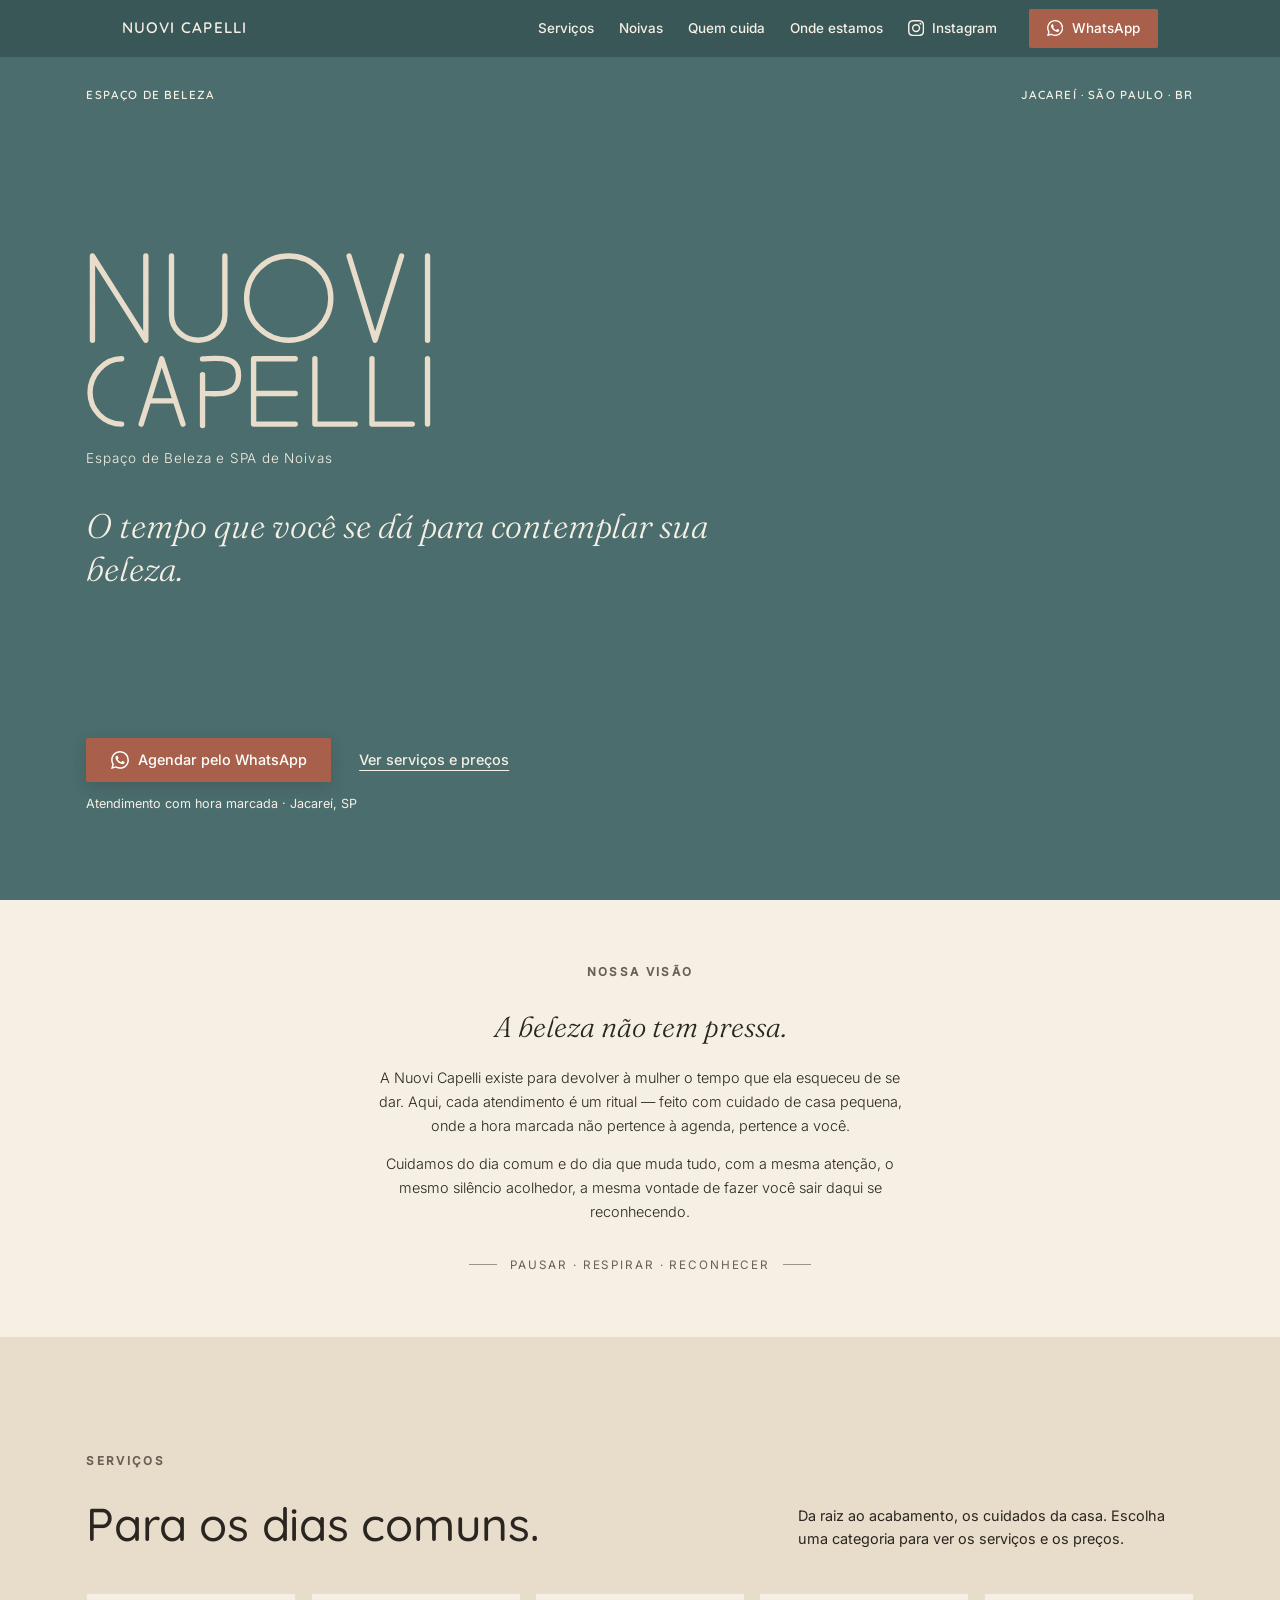
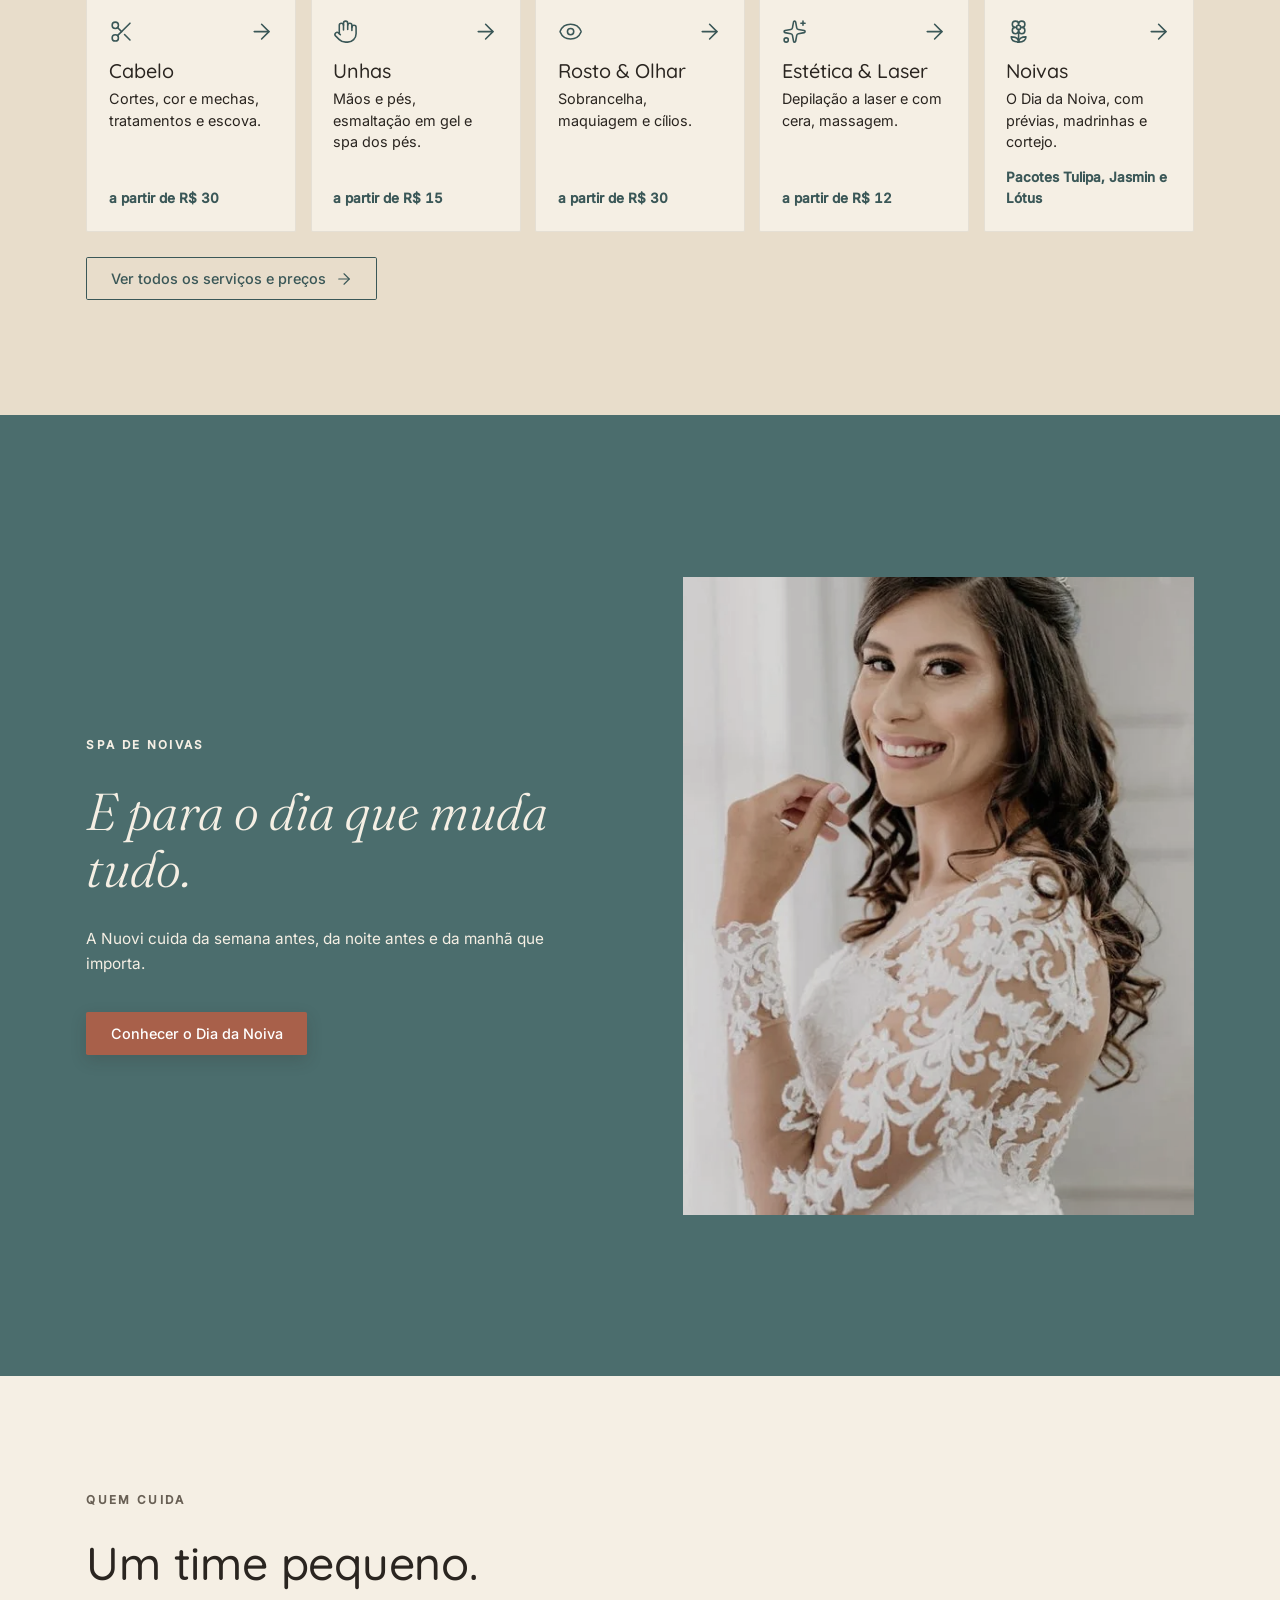
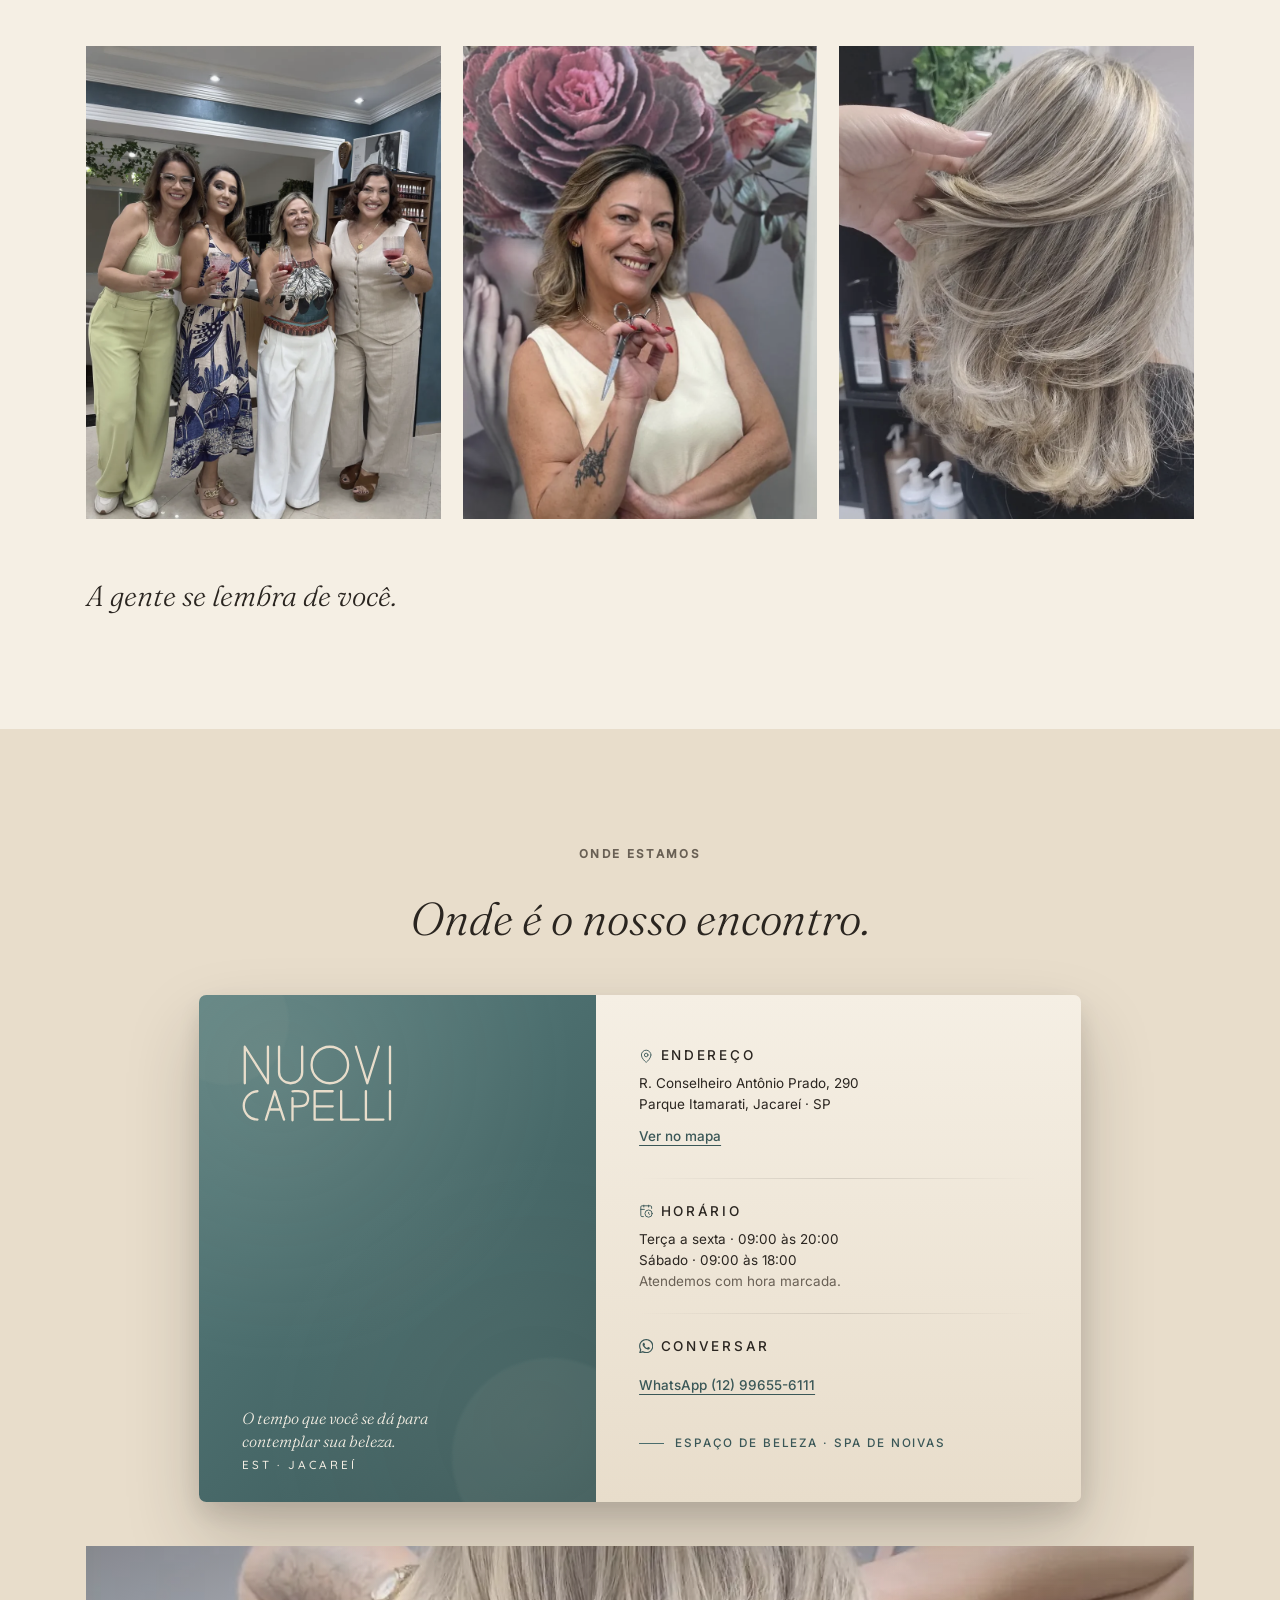
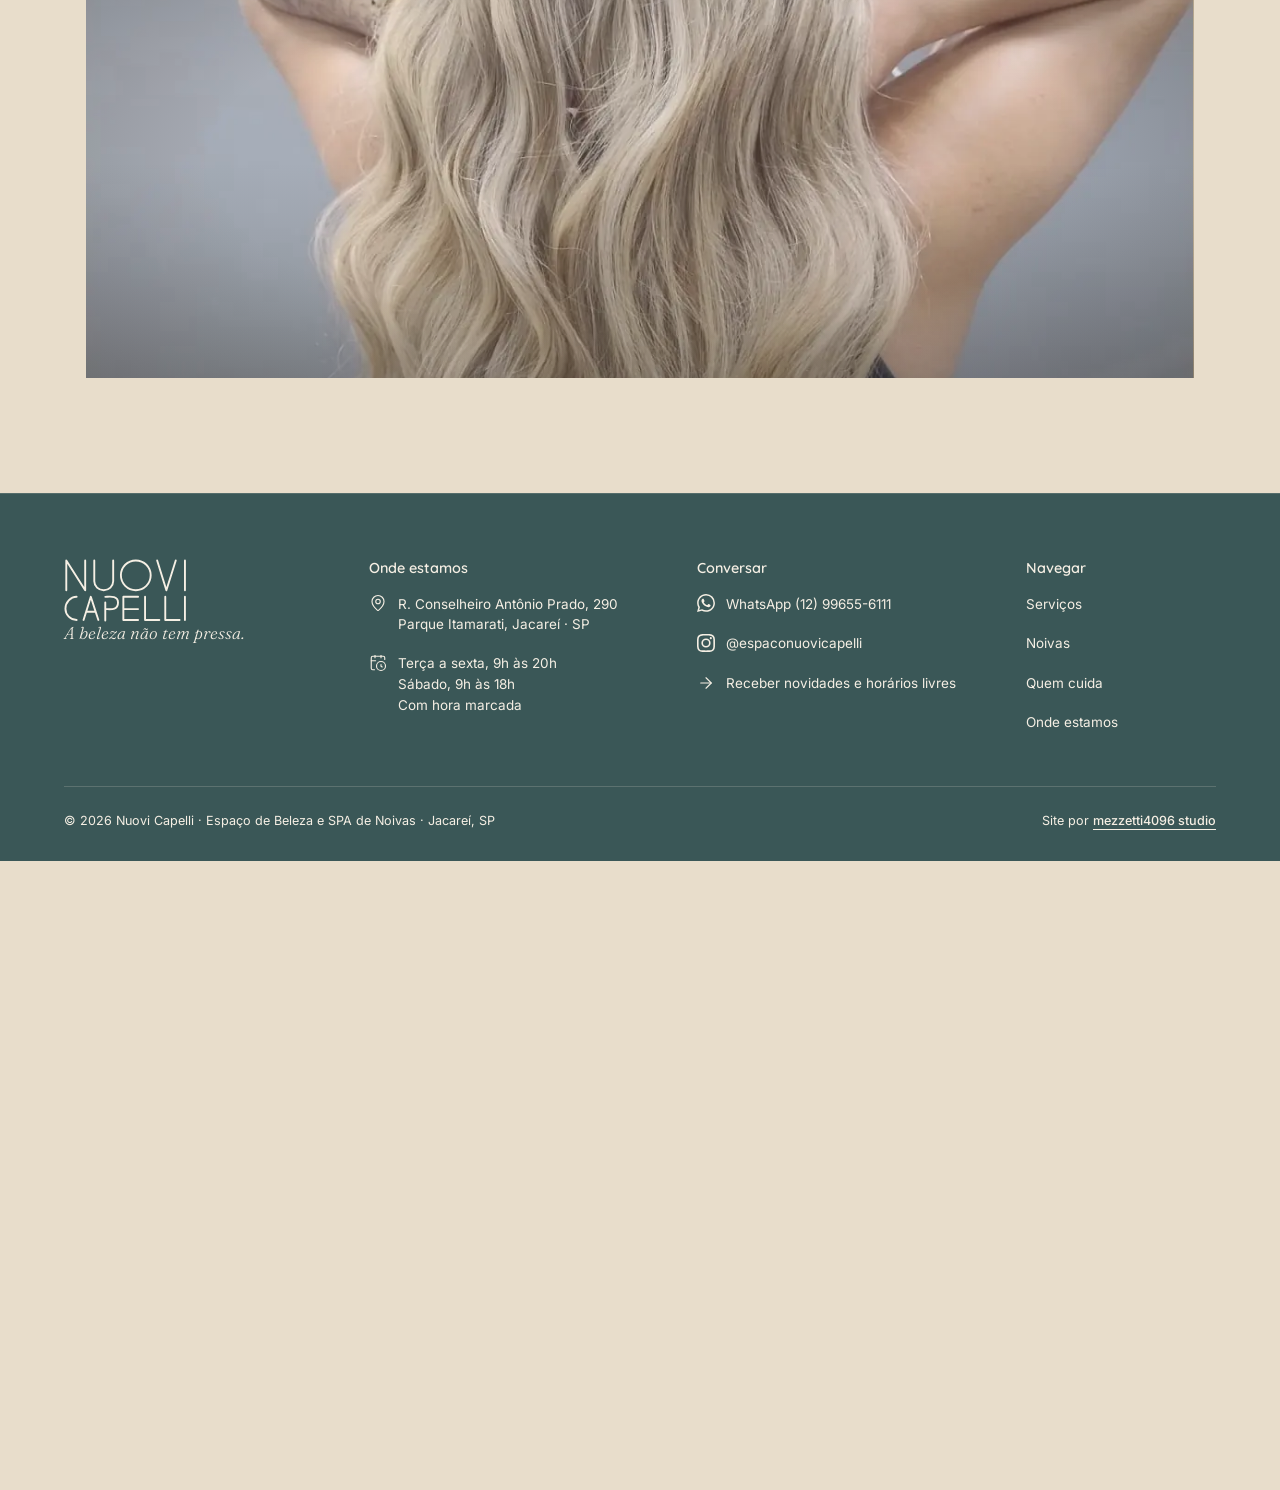
==== commit 324b8a66: "UX: botão primário em terracota, hero com uma ação e manifesto legível - Terracota #A8604A entra na " ====
--- a/index.html
+++ b/index.html
@@ -218,59 +218,23 @@
     }
     .hero__bottom {
       display: flex;
-      justify-content: space-between;
-      align-items: flex-end;
+      flex-direction: column;
+      align-items: flex-start;
+      gap: 14px;
       opacity: 0;
-      animation: fadeUp 1s ease 1s forwards;
-    }
-    .hero__scroll {
-      font-size: var(--t-rotulo);
-      letter-spacing: 0.15em;
-      text-transform: uppercase;
-      color: var(--branco-cru);
-      display: flex;
+      animation: fadeUp 1s ease 0.8s forwards;
+    }
+    .hero__acoes {
+      display: flex;
+      flex-wrap: wrap;
       align-items: center;
-      gap: 16px;
-    }
-    .hero__scroll::before {
-      content: '';
-      display: inline-block;
-      width: 32px;
-      height: 1px;
-      background: rgba(232, 221, 203, 0.7);
-    }
-    .hero .btn-primary {
-      background: var(--linho);
-      color: var(--petroleo-esc);
-    }
-    .hero .btn-primary:hover { background: var(--branco-cru); }
-
-    .btn-primary {
-      display: inline-block;
-      padding: 18px 36px;
-      background: var(--tinta);
-      color: var(--linho);
-      font-size: 13px;
-      letter-spacing: 0.1em;
-      text-transform: uppercase;
-      border-radius: var(--radius);
-      transition: transform 0.25s ease, opacity 0.25s ease;
-    }
-    .btn-primary:hover { opacity: 0.88; transform: translateY(-2px); }
-
-    .btn-ghost {
-      display: inline-block;
-      padding: 18px 36px;
-      background: transparent;
-      color: var(--branco-cru);
-      border: 1px solid var(--branco-cru);
-      font-size: 13px;
-      letter-spacing: 0.1em;
-      text-transform: uppercase;
-      border-radius: var(--radius);
-      transition: background 0.25s ease, color 0.25s ease;
-    }
-    .btn-ghost:hover { background: var(--branco-cru); color: var(--petroleo-esc); }
+      gap: 12px 28px;
+    }
+    .hero__confianca {
+      font-size: var(--t-apoio);
+      color: var(--branco-cru);
+    }
+    /* Botões: .btn, .btn--primario (terracota), .btn--secundario e .btn--texto em assets/css/comum.css */
 
     /* =========================================
        SEÇÃO GENÉRICA
@@ -281,6 +245,7 @@
     .eyebrow {
       font-family: var(--font-sans);
       font-size: var(--t-rotulo);
+      font-weight: 600;
       letter-spacing: 0.2em;
       text-transform: uppercase;
       color: var(--nevoa-texto);
@@ -320,10 +285,10 @@
     .visao__text {
       font-family: var(--font-sans);
       font-weight: 300;
-      font-size: clamp(15px, 1.1vw, 16px);
+      font-size: 16px;
       line-height: 1.65;
       color: var(--tinta);
-      max-width: 620px;
+      max-width: 60ch; /* cerca de 60 caracteres por linha */
       margin: 0 auto 16px;
     }
     .visao__signature {
@@ -585,11 +550,11 @@
     .bloco-servico:hover { border-color: var(--petroleo-esc); transform: translateY(-3px); }
     .bloco-servico > .icone { width: 28px; height: 28px; color: var(--petroleo-esc); margin-bottom: 10px; }
     .bloco-servico__nome { font-family: var(--font-logo); font-weight: 500; font-size: 22px; line-height: 1.2; }
-    .bloco-servico__desc { font-size: 15px; line-height: 1.5; flex: 1; }
+    .bloco-servico__desc { font-size: 16px; line-height: 1.5; flex: 1; }
     .bloco-servico__preco {
       margin-top: 10px;
-      font-size: var(--t-apoio);
-      font-weight: 500;
+      font-size: 15px;
+      font-weight: 600;
       color: var(--petroleo-esc);
       font-variant-numeric: tabular-nums;
     }
@@ -603,20 +568,7 @@
       transition: transform 0.25s var(--ease-saida);
     }
     .bloco-servico:hover .bloco-servico__seta { transform: translateX(4px); }
-    .link-seta {
-      display: inline-flex;
-      align-items: center;
-      gap: 8px;
-      min-height: 44px;
-      margin-top: 28px;
-      font-size: 16px;
-      font-weight: 500;
-      color: var(--petroleo-esc);
-      text-decoration: underline;
-      text-decoration-thickness: 1px;
-      text-underline-offset: 5px;
-    }
-    .link-seta .icone { width: 18px; height: 18px; }
+    .servicos-home__todos { margin-top: 28px; }
 
     /* =========================================
            /* =========================================
@@ -662,10 +614,6 @@
       flex-wrap: wrap;
       gap: 16px;
       align-items: center;
-    }
-    .ocasiao__cta {
-      background: var(--areia);
-      color: var(--tinta);
     }
 
     .ocasiao__photo {
@@ -745,10 +693,11 @@
         --margin-x: 24px;
         --section-y: 64px;
       }
-      .hero { min-height: calc(100svh - var(--barra-h)); } /* a barra de agendar não cobre o fim do hero */
+      .hero { min-height: 85svh; } /* o primeiro bloco de serviços já aparece na dobra; a barra fixa só vem depois do hero */
       .hero__top { display: none; } /* repete o subtítulo; no celular quebrava em duas linhas */
       .hero__logo { width: clamp(220px, 70vw, 360px); }
-      .hero__bottom { flex-direction: column; align-items: flex-start; gap: 28px; }
+      .hero__acoes { flex-direction: column; align-items: stretch; width: 100%; gap: 8px; }
+      .hero__acoes .btn--texto { align-self: flex-start; }
 
       .lugar__header { grid-template-columns: 1fr; gap: 32px; }
       .lugar__video { height: 220px; }
@@ -783,6 +732,8 @@
       .card-loja__face { gap: 20px; }
       .card-loja__monogram { position: static; }
       .visao { padding: 56px 24px; }
+      .visao__inner { text-align: left; } /* texto centralizado em muitas linhas cansa no celular */
+      .visao__text { margin-left: 0; }
       .visao__signature::before,
       .visao__signature::after { display: none; }
 
@@ -877,8 +828,11 @@
     </div>
 
     <div class="hero__bottom">
-      <span class="hero__scroll">Role para conhecer</span>
-      <a href="https://wa.me/5512996556111?text=Oi.%20Quero%20reservar%20um%20hor%C3%A1rio." class="btn-primary" target="_blank" rel="noopener">Reservar seu tempo</a>
+      <div class="hero__acoes">
+        <a class="btn btn--primario" href="https://wa.me/5512996556111?text=Oi.%20Vim%20pelo%20site%20e%20quero%20agendar%20um%20hor%C3%A1rio." target="_blank" rel="noopener"><svg class="icone" aria-hidden="true" focusable="false"><use href="#i-whatsapp"/></svg>Agendar pelo WhatsApp</a>
+        <a class="btn btn--texto" href="servicos/">Ver serviços e preços</a>
+      </div>
+      <p class="hero__confianca">Atendimento com hora marcada · Jacareí, SP</p>
     </div>
   </header>
 
@@ -920,7 +874,7 @@
 <li><a class="bloco-servico" href="noivas/"><svg class="icone" aria-hidden="true" focusable="false"><use href="#i-flower-2"/></svg><span class="bloco-servico__nome">Noivas</span><span class="bloco-servico__desc">O Dia da Noiva, com prévias, madrinhas e cortejo.</span><span class="bloco-servico__preco">Pacotes Tulipa, Jasmin e Lótus</span><svg class="icone bloco-servico__seta" aria-hidden="true" focusable="false"><use href="#i-arrow-right"/></svg></a></li>
 </ul>
 <!-- SERVICOS-RESUMO:FIM -->
-    <a class="link-seta" href="servicos/">Ver todos os serviços e preços<svg class="icone" aria-hidden="true" focusable="false"><use href="#i-arrow-right"/></svg></a>
+    <a class="btn btn--secundario servicos-home__todos" href="servicos/">Ver todos os serviços e preços<svg class="icone" aria-hidden="true" focusable="false"><use href="#i-arrow-right"/></svg></a>
   </section>
 
   <!-- ============ A OCASIÃO — destaque Noivas ============ -->
@@ -933,7 +887,7 @@
           A Nuovi cuida da semana antes, da noite antes e da manhã que importa.
         </p>
         <div class="ocasiao__actions">
-          <a href="noivas/" class="btn-primary ocasiao__cta">Conhecer o Dia da Noiva</a>
+          <a href="noivas/" class="btn btn--primario">Conhecer o Dia da Noiva</a>
         </div>
       </div>
 
--- a/assets/css/comum.css
+++ b/assets/css/comum.css
@@ -48,6 +48,7 @@
   --tinta:        #2A2520;
   --nevoa:        #9C9286;  /* só linhas e ornamentos */
   --nevoa-texto:  #696055;  /* texto pequeno sobre claro */
+  --terracota:    #A8604A;  /* só ações (botão primário, contador do "Meu horário"); texto em #FFFFFF (4,73:1) */
 
   --fonte-logo:   'Quicksand', system-ui, sans-serif;
   --fonte-texto:  'Inter', system-ui, sans-serif;
@@ -134,6 +135,51 @@
   stroke-linecap: round;
   stroke-linejoin: round;
 }
+
+/* ===== BOTÕES =====
+   Primário (agendar, enviar): terracota com texto branco puro — o Branco-cru dá só 4,14:1.
+   O hover não troca de cor (o terracota-claro com texto branco reprova); só sobe e ganha sombra.
+   Secundário: contorno Petróleo-escuro; em fundo escuro ([data-fundo="escuro"]), contorno Branco-cru.
+   Na /noivas o primário continua dourado (território Noivas). */
+.btn {
+  display: inline-flex;
+  align-items: center;
+  justify-content: center;
+  gap: 10px;
+  min-height: 48px;
+  padding: 0 26px;
+  border: 1.5px solid transparent;
+  border-radius: 2px;
+  font: 500 16px/1.2 var(--fonte-texto);
+  text-align: center;
+  text-decoration: none;
+  cursor: pointer;
+  transition: transform 0.2s var(--ease-saida), box-shadow 0.2s ease, background-color 0.2s ease, color 0.2s ease;
+}
+.btn .icone { width: 20px; height: 20px; }
+.btn--primario {
+  background: var(--terracota);
+  color: #FFFFFF;
+  box-shadow: 0 6px 18px rgba(42, 37, 32, 0.18);
+}
+.btn--primario:hover { transform: translateY(-2px); box-shadow: 0 10px 24px rgba(42, 37, 32, 0.24); }
+.btn--secundario {
+  background: transparent;
+  color: var(--petroleo-esc);
+  border-color: var(--petroleo-esc);
+}
+.btn--secundario:hover { background: var(--petroleo-esc); color: var(--branco-cru); }
+[data-fundo="escuro"] .btn--secundario { color: var(--branco-cru); border-color: var(--branco-cru); }
+[data-fundo="escuro"] .btn--secundario:hover { background: var(--branco-cru); color: var(--petroleo-esc); }
+.btn--texto {
+  min-height: 44px;
+  padding: 0 2px;
+  color: inherit;
+  text-decoration: underline;
+  text-decoration-thickness: 1px;
+  text-underline-offset: 5px;
+}
+.btn--texto:hover { text-decoration-thickness: 2px; }
 
 /* ===== CABEÇALHO ===== */
 .cab {
@@ -207,18 +253,13 @@
   min-height: 44px;
   padding: 0 20px;
   border-radius: 2px;
-  background: var(--branco-cru);
-  color: var(--petroleo-esc);
+  background: var(--terracota);
+  color: #FFFFFF;
   font-size: 15px;
   font-weight: 500;
   text-decoration: none;
-  transition: background-color 0.35s ease, color 0.35s ease;
-}
-.cab--claro .cab__agendar {
-  background: var(--petroleo-esc);
-  color: var(--branco-cru);
-  --foco: var(--petroleo-esc);
-}
+}
+.cab--claro .cab__agendar { --foco: var(--petroleo-esc); }
 .cab__agendar .icone { width: 18px; height: 18px; }
 .cab__menu { display: none; }
 
@@ -422,9 +463,9 @@
   min-height: 52px;
   padding: 0 22px 0 18px;
   border-radius: 999px;
-  background: var(--petroleo-esc);
-  color: var(--branco-cru);
-  font: 500 15px/1 var(--fonte-texto);
+  background: var(--terracota);
+  color: #FFFFFF;
+  font: 500 16px/1 var(--fonte-texto);
   text-decoration: none;
   box-shadow: 0 10px 28px rgba(42, 37, 32, 0.26);
   transition: transform 0.25s var(--ease-saida), box-shadow 0.25s ease;
@@ -434,19 +475,18 @@
   box-shadow: 0 14px 32px rgba(42, 37, 32, 0.3);
 }
 .agendar-fixo__botao:focus-visible {
-  outline: 2px solid var(--branco-cru);
+  outline: 2px solid #FFFFFF;
   outline-offset: -5px;
 }
 .agendar-fixo__botao .icone { width: 22px; height: 22px; }
 .agendar-fixo__extra { display: none; }
-@media (min-width: 901px) {
-  .agendar-fixo { transition: opacity 0.3s ease, transform 0.3s var(--ease-saida), visibility 0s; }
-  .agendar-fixo--no-topo {
-    opacity: 0;
-    visibility: hidden;
-    transform: translateY(12px);
-    transition: opacity 0.3s ease, transform 0.3s var(--ease-saida), visibility 0s linear 0.3s;
-  }
+/* Some enquanto o topo escuro da página (que já tem o botão de agendar) está na tela */
+.agendar-fixo { transition: opacity 0.3s ease, transform 0.3s var(--ease-saida), visibility 0s; }
+.agendar-fixo--no-topo {
+  opacity: 0;
+  visibility: hidden;
+  transform: translateY(12px);
+  transition: opacity 0.3s ease, transform 0.3s var(--ease-saida), visibility 0s linear 0.3s;
 }
 
 @media (max-width: 900px) {
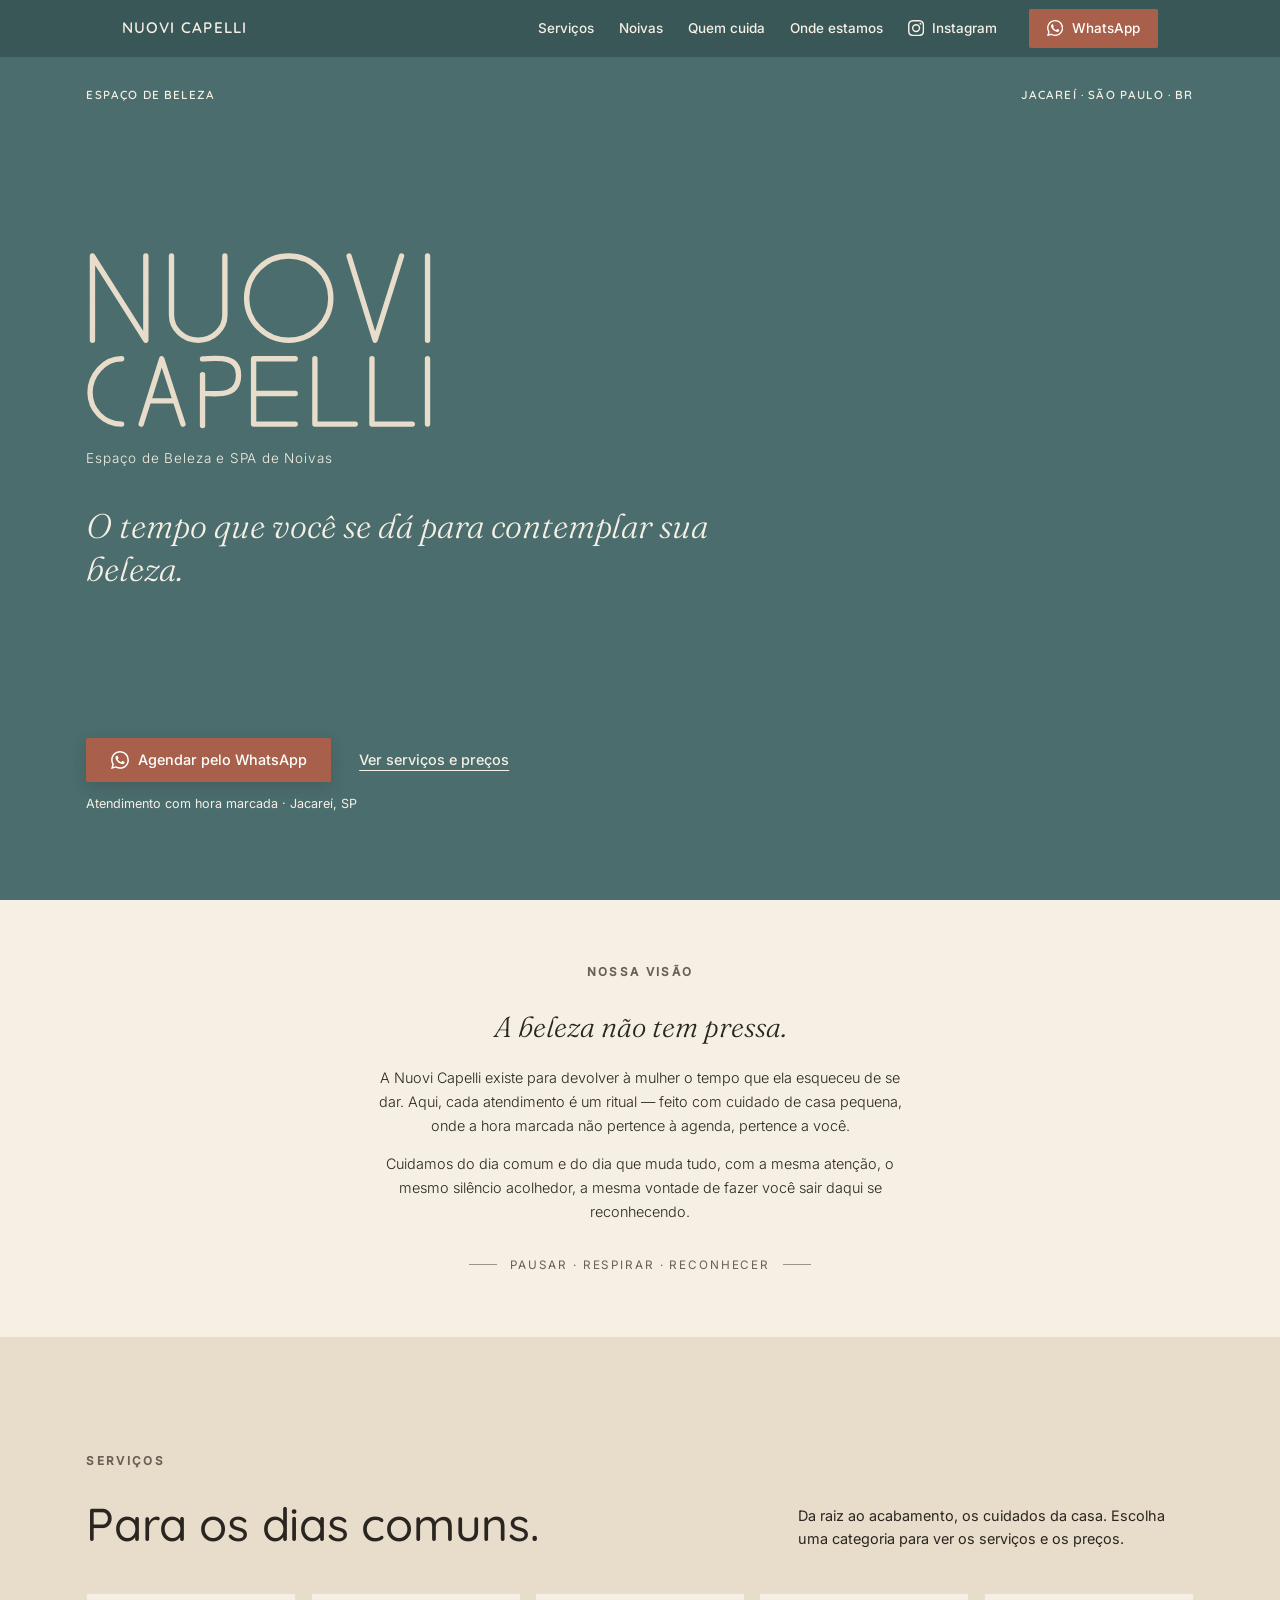
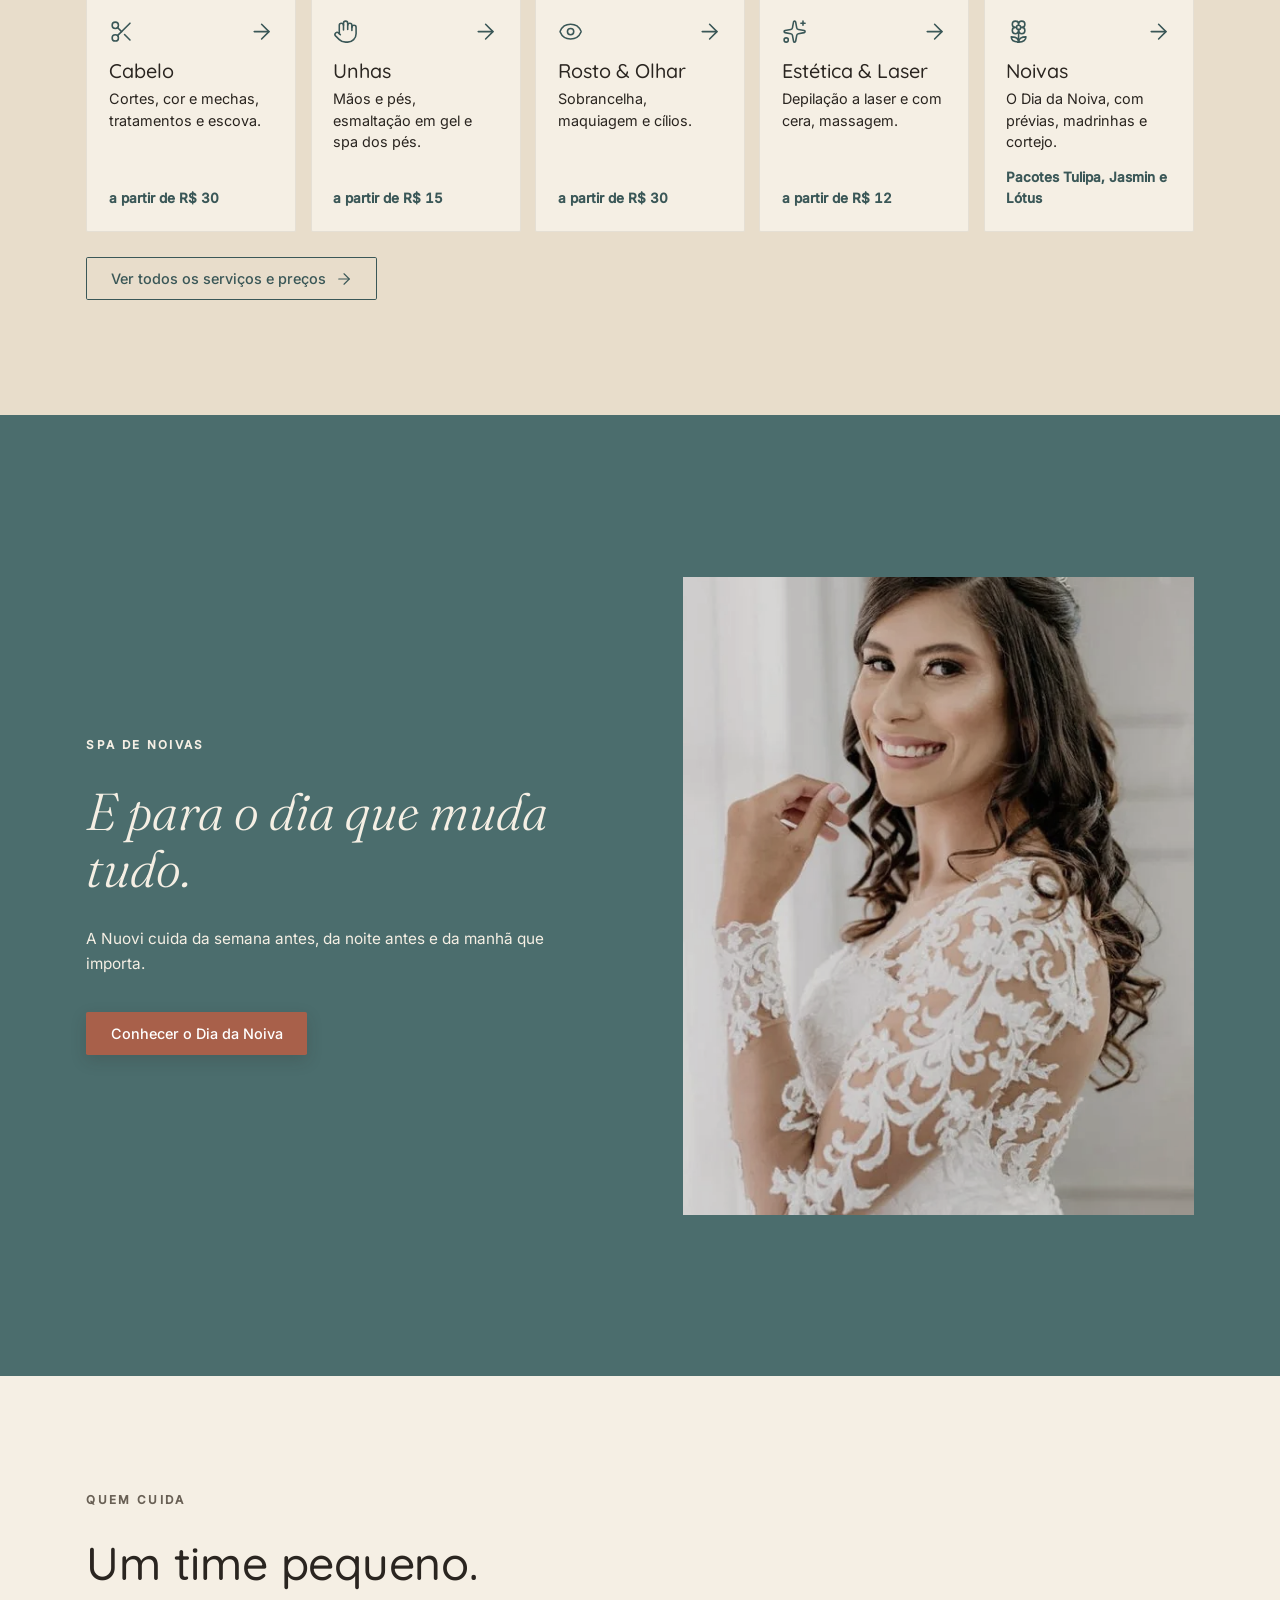
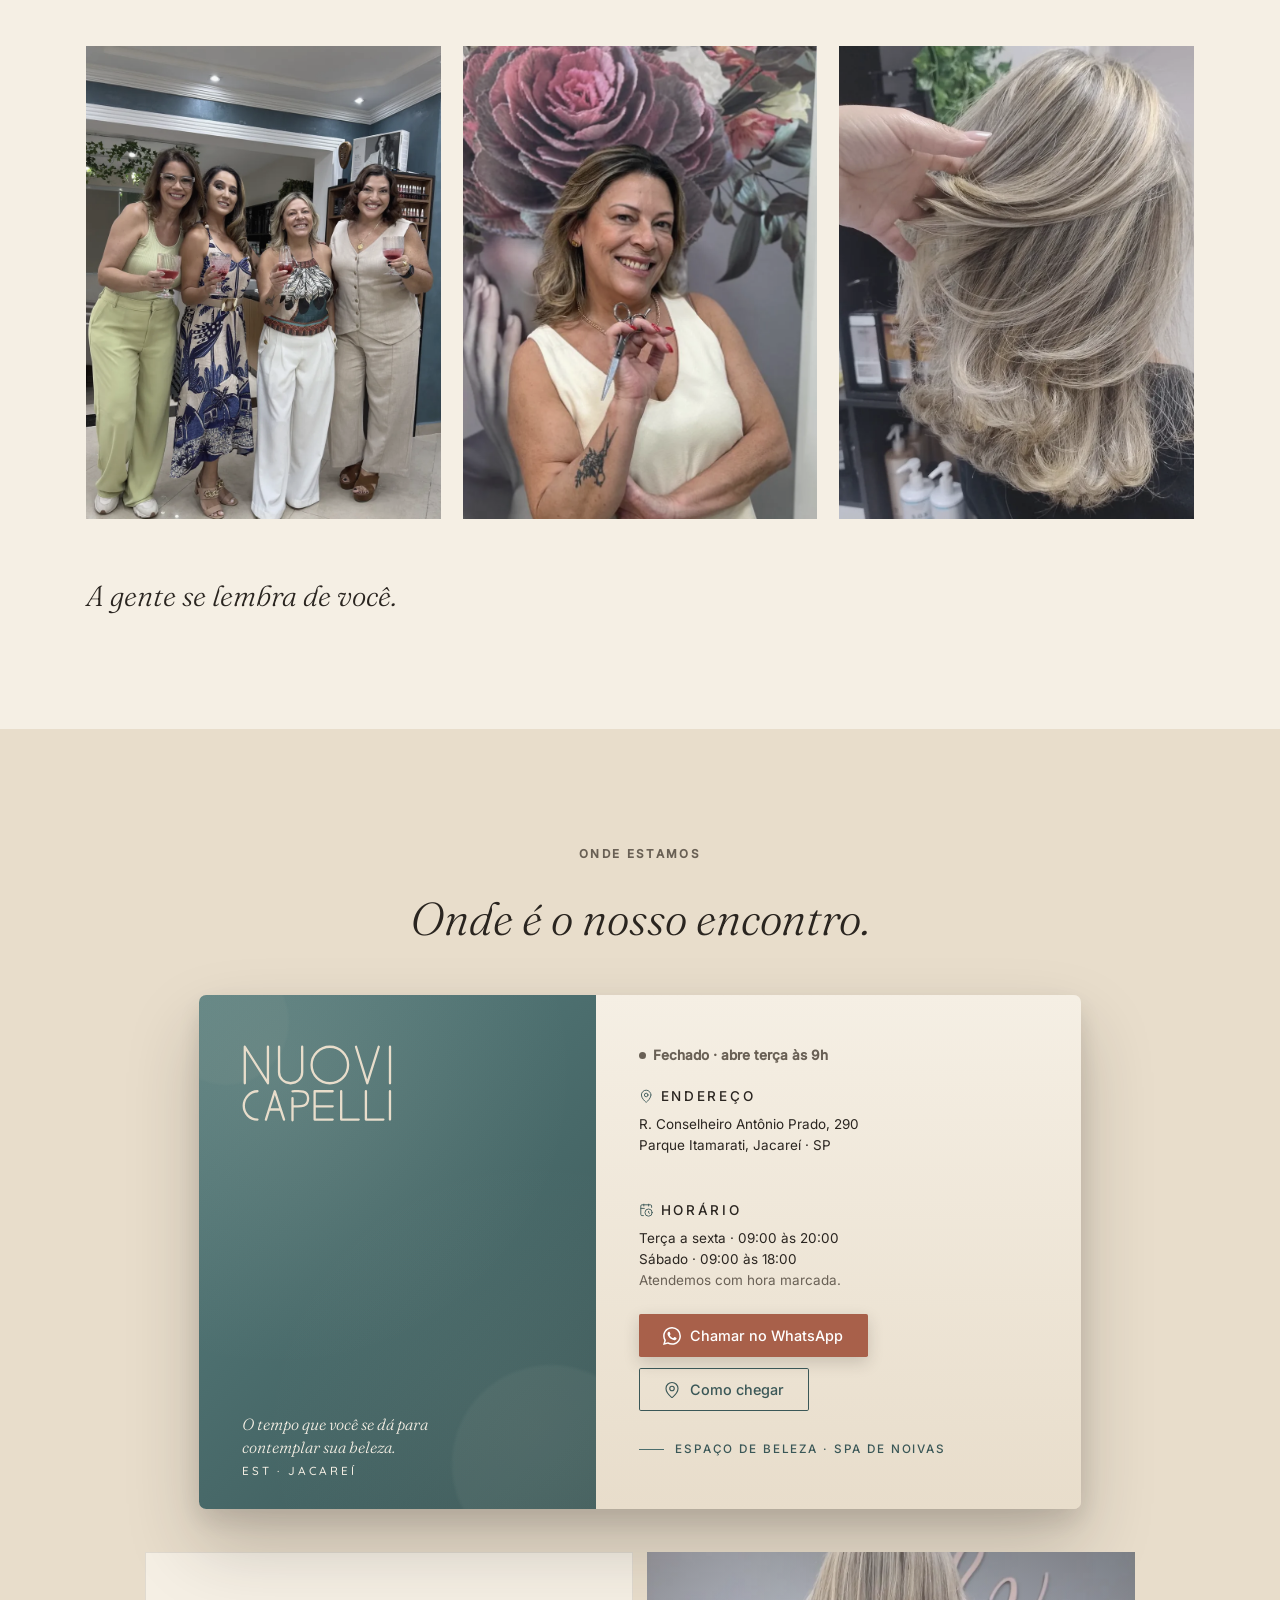
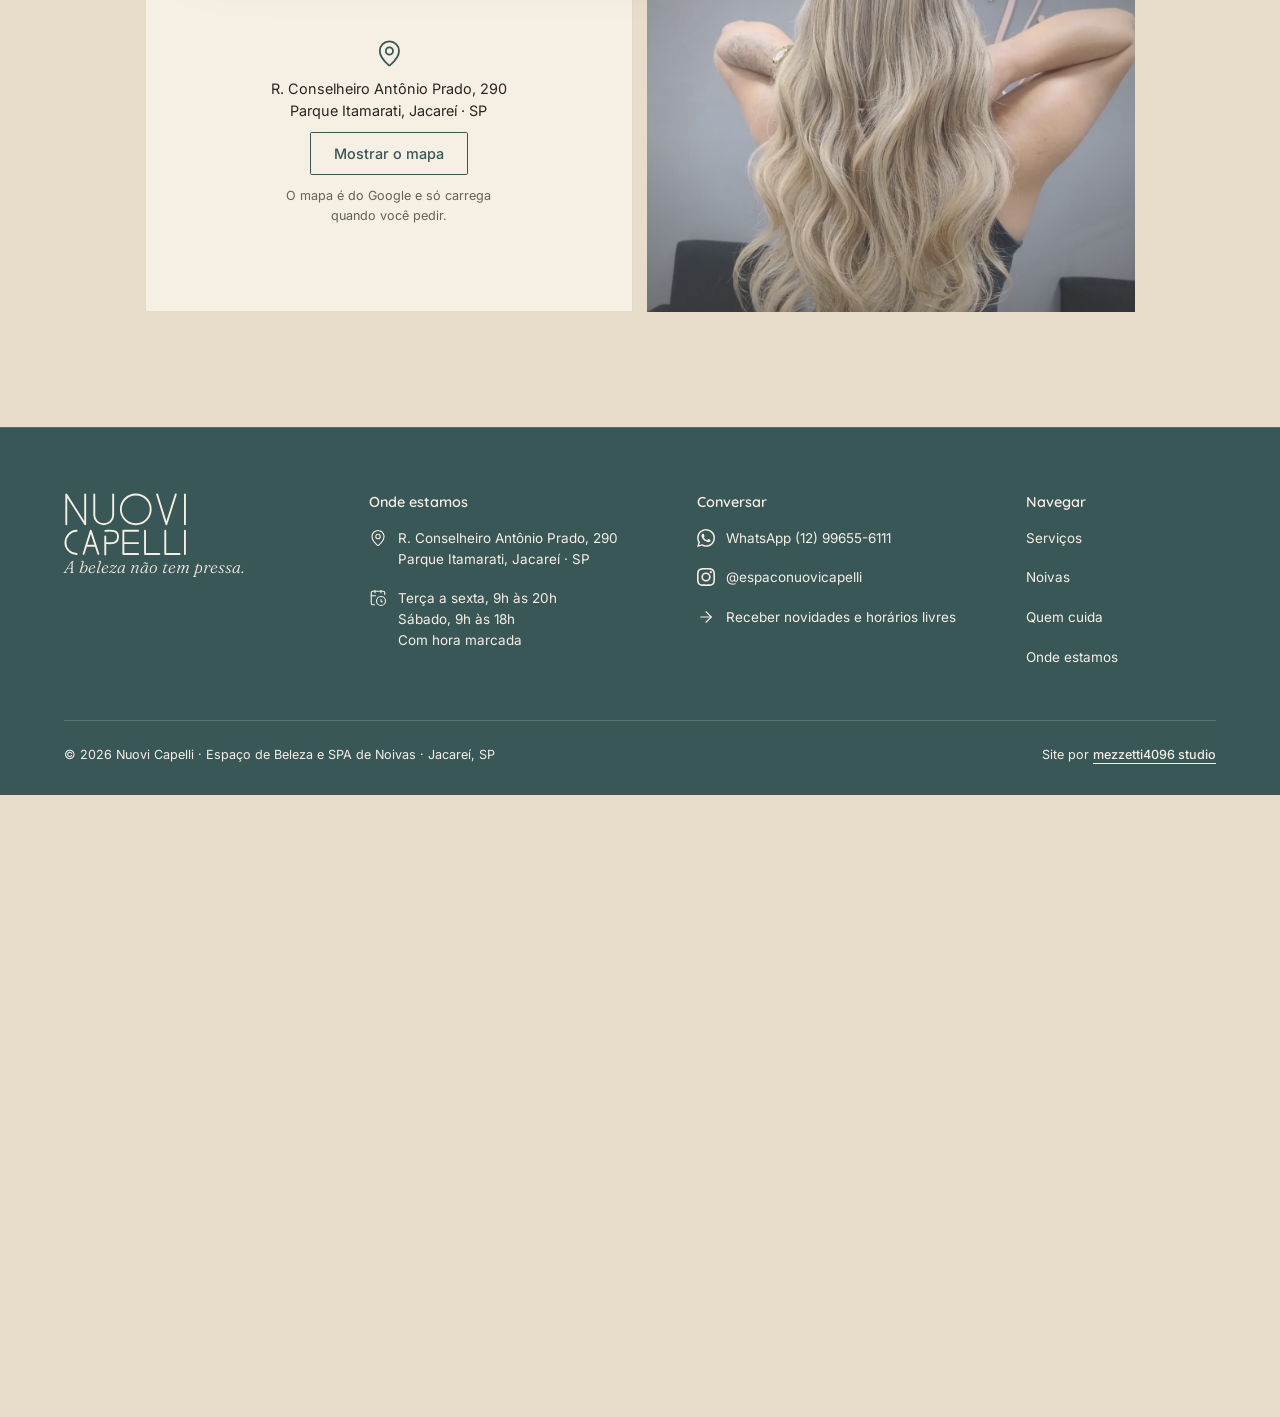
==== commit 8bf437b6: "UX: Onde estamos com status, Como chegar e mapa sob demanda; pontos em Quem cuida - Status "Aberto a" ====
--- a/index.html
+++ b/index.html
@@ -429,22 +429,19 @@
       color: var(--tinta);
       line-height: 1.55;
     }
-    .card-loja__mapa {
+    /* Status "Aberto agora · fecha às 20h" (calculado no fuso de São Paulo; sem JS não aparece) */
+    .onde-status {
       display: inline-flex;
       align-items: center;
       gap: 8px;
-      min-height: 44px;
-      margin-top: 2px;
       font-size: 15px;
-      font-weight: 500;
+      font-weight: 600;
       color: var(--petroleo-esc);
-      text-decoration: underline;
-      text-decoration-thickness: 1px;
-      text-underline-offset: 4px;
-    }
-    .card-loja__mapa:hover { text-decoration-thickness: 2px; }
+    }
+    .onde-status::before { content: ''; width: 8px; height: 8px; border-radius: 50%; background: currentColor; }
+    .onde-status--fechado { color: var(--nevoa-texto); }
+    .onde-acoes { display: flex; flex-wrap: wrap; gap: 12px; margin-top: 4px; }
     .card-loja__rotulo .icone { width: 16px; height: 16px; color: var(--petroleo-esc); }
-    .card-loja__mapa .icone { width: 18px; height: 18px; }
     .card-loja__group p.muted {
       color: var(--nevoa-texto);
       font-size: 15px;
@@ -490,13 +487,38 @@
       color: var(--tinta);
       margin-top: 16px;
     }
+    .onde-midia {
+      display: grid;
+      grid-template-columns: 1fr 1fr;
+      gap: 16px;
+      max-width: 1100px;
+      margin: 0 auto;
+    }
     .lugar__video {
       position: relative;
       overflow: hidden;
       width: 100%;
-      height: 480px;
+      height: 400px;
       background: var(--areia);
     }
+    /* Mapa: capa leve; o iframe do Google (com cookies de terceiros) só entra quando a cliente pede */
+    .mapa { height: 400px; background: var(--branco-cru); border: 1px solid rgba(42, 37, 32, 0.1); }
+    .mapa__capa {
+      height: 100%;
+      display: flex;
+      flex-direction: column;
+      align-items: center;
+      justify-content: center;
+      gap: 12px;
+      padding: 24px;
+      text-align: center;
+    }
+    .mapa__capa > .icone { width: 32px; height: 32px; color: var(--petroleo-esc); }
+    .mapa__texto { font-size: 16px; line-height: 1.5; }
+    .mapa__nota { font-size: var(--t-apoio); color: var(--nevoa-texto); max-width: 260px; }
+    .mapa__iframe { display: block; width: 100%; height: 100%; border: 0; }
+    html:not(.js) .mapa__botao,
+    html.js .mapa__link { display: none; }
     .lugar__video video {
       width: 100%;
       height: 100%;
@@ -653,6 +675,18 @@
     }
     .quem__photo:hover img { transform: scale(1.03); }
     .quem__photos:focus-visible { outline-offset: 6px; }
+    /* Pontos do carrossel (só no celular) */
+    .quem__pontos { display: none; justify-content: center; margin-top: 8px; }
+    .quem__ponto { width: 44px; height: 44px; display: grid; place-items: center; }
+    .quem__ponto::before {
+      content: '';
+      width: 10px;
+      height: 10px;
+      border-radius: 50%;
+      border: 1.5px solid var(--petroleo-esc);
+      transition: background-color 0.2s ease;
+    }
+    .quem__ponto[aria-current="true"]::before { background: var(--petroleo-esc); }
     .quem__line {
       font-family: var(--font-serif);
       font-style: italic;
@@ -700,7 +734,14 @@
       .hero__acoes .btn--texto { align-self: flex-start; }
 
       .lugar__header { grid-template-columns: 1fr; gap: 32px; }
-      .lugar__video { height: 220px; }
+      .onde-midia { grid-template-columns: 1fr; gap: 12px; }
+      .lugar__video { height: 200px; }
+      .mapa { height: auto; }
+      .mapa__capa { flex-direction: row; flex-wrap: wrap; justify-content: flex-start; text-align: left; gap: 8px 14px; padding: 18px; }
+      .mapa__texto { display: none; } /* no celular o endereço já está no cartão logo acima */
+      .mapa__nota { max-width: none; flex-basis: 100%; }
+      .mapa:has(iframe) { height: 280px; }
+      .onde-acoes .btn { flex: 1 1 100%; }
       .lugar__title-block { margin-bottom: 32px; }
       .card-loja__footer { display: none; }
 
@@ -753,7 +794,8 @@
         scrollbar-width: none;
       }
       .quem__photo { scroll-snap-align: start; }
-      .quem__line { margin-top: 40px; }
+      html.js .quem__pontos { display: flex; }
+      .quem__line { margin-top: 24px; }
 
     }
   </style>
@@ -914,6 +956,12 @@
       </div>
     </div>
 
+    <div class="quem__pontos" role="group" aria-label="Escolher foto da equipe">
+      <button class="quem__ponto" type="button" aria-label="Foto 1 de 3" aria-current="true"></button>
+      <button class="quem__ponto" type="button" aria-label="Foto 2 de 3" aria-current="false"></button>
+      <button class="quem__ponto" type="button" aria-label="Foto 3 de 3" aria-current="false"></button>
+    </div>
+
     <p class="quem__line">A gente se lembra de você.</p>
   </section>
 
@@ -937,10 +985,11 @@
         </div>
 
         <div class="card-loja__body">
+          <p class="onde-status" data-status hidden></p>
+
           <div class="card-loja__group">
             <p class="card-loja__rotulo"><svg class="icone" aria-hidden="true" focusable="false"><use href="#i-map-pin"/></svg>Endereço</p>
             <p>R. Conselheiro Antônio Prado, 290<br>Parque Itamarati, Jacareí · SP</p>
-            <a class="card-loja__mapa" href="https://www.google.com/maps/search/?api=1&amp;query=R.%20Conselheiro%20Ant%C3%B4nio%20Prado%2C%20290%2C%20Parque%20Itamarati%2C%20Jacare%C3%AD%20-%20SP" target="_blank" rel="noopener">Ver no mapa<span class="so-leitor"> (abre o Google Maps)</span></a>
           </div>
 
           <div class="card-loja__divider"></div>
@@ -952,27 +1001,36 @@
             <p class="muted">Atendemos com hora marcada.</p>
           </div>
 
-          <div class="card-loja__divider"></div>
-
-          <div class="card-loja__group">
-            <p class="card-loja__rotulo"><svg class="icone" aria-hidden="true" focusable="false"><use href="#i-whatsapp"/></svg>Conversar</p>
-            <a class="card-loja__mapa" href="https://wa.me/5512996556111?text=Oi.%20Vim%20pelo%20site%20e%20quero%20agendar%20um%20hor%C3%A1rio." target="_blank" rel="noopener">WhatsApp (12) 99655-6111</a>
+          <!-- ONDE-EXTRAS:INICIO -->
+
+<!-- ONDE-EXTRAS:FIM -->
+
+          <div class="onde-acoes">
+            <a class="btn btn--primario" href="https://wa.me/5512996556111?text=Oi.%20Vim%20pelo%20site%20e%20quero%20agendar%20um%20hor%C3%A1rio." target="_blank" rel="noopener"><svg class="icone" aria-hidden="true" focusable="false"><use href="#i-whatsapp"/></svg>Chamar no WhatsApp</a>
+            <a class="btn btn--secundario" href="https://www.google.com/maps/dir/?api=1&amp;destination=R.%20Conselheiro%20Ant%C3%B4nio%20Prado%2C%20290%2C%20Parque%20Itamarati%2C%20Jacare%C3%AD%20-%20SP" target="_blank" rel="noopener"><svg class="icone" aria-hidden="true" focusable="false"><use href="#i-map-pin"/></svg>Como chegar<span class="so-leitor"> (abre o Google Maps)</span></a>
           </div>
-
-          <!-- ONDE-EXTRAS:INICIO -->
-
-<!-- ONDE-EXTRAS:FIM -->
 
           <span class="card-loja__footer">Espaço de Beleza · SPA de Noivas</span>
         </div>
       </article>
     </div>
 
+    <div class="onde-midia">
+    <div class="mapa" data-mapa>
+      <div class="mapa__capa">
+        <svg class="icone" aria-hidden="true" focusable="false"><use href="#i-map-pin"/></svg>
+        <p class="mapa__texto">R. Conselheiro Antônio Prado, 290<br>Parque Itamarati, Jacareí · SP</p>
+        <button class="btn btn--secundario mapa__botao" type="button">Mostrar o mapa</button>
+        <a class="btn btn--secundario mapa__link" href="https://www.google.com/maps/search/?api=1&amp;query=R.%20Conselheiro%20Ant%C3%B4nio%20Prado%2C%20290%2C%20Parque%20Itamarati%2C%20Jacare%C3%AD%20-%20SP" target="_blank" rel="noopener">Abrir no Google Maps</a>
+        <p class="mapa__nota">O mapa é do Google e só carrega quando você pedir.</p>
+      </div>
+    </div>
     <div class="lugar__video">
       <!-- Vídeo real do espaço — mudo, em loop, recortado para preencher o quadro -->
       <video muted loop playsinline webkit-playsinline="true" preload="none" poster="assets/img/lugar-capa.webp" aria-label="Vídeo do espaço Nuovi Capelli">
         <source src="assets/video/lugar.mp4" type="video/mp4">
       </video>
+    </div>
     </div>
   </section>
 
@@ -1039,6 +1097,66 @@
     const menosMovimento = matchMedia('(prefers-reduced-motion: reduce)').matches;
 
     /* ============================================
+       ONDE ESTAMOS — status de aberto/fechado (fuso de São Paulo)
+       Terça a sexta 9h–20h · sábado 9h–18h (domingo e segunda fechado)
+       ============================================ */
+    const HORARIO = { 2: [9, 20], 3: [9, 20], 4: [9, 20], 5: [9, 20], 6: [9, 18] };
+    const DIAS = ['domingo', 'segunda', 'terça', 'quarta', 'quinta', 'sexta', 'sábado'];
+    const estadoDoSalao = (dia, minutos) => {
+      const h = HORARIO[dia];
+      if (h && minutos >= h[0] * 60 && minutos < h[1] * 60) return { aberto: true, texto: `Aberto agora · fecha às ${h[1]}h` };
+      for (let i = 0; i < 7; i++) {
+        const d = (dia + i) % 7, hh = HORARIO[d];
+        if (!hh || (i === 0 && minutos >= hh[0] * 60)) continue;
+        return { aberto: false, texto: `Fechado · abre ${i === 0 ? 'hoje' : i === 1 ? 'amanhã' : DIAS[d]} às ${hh[0]}h` };
+      }
+    };
+    const status = document.querySelector('[data-status]');
+    if (status) {
+      const atualizarStatus = () => {
+        const p = Object.fromEntries(new Intl.DateTimeFormat('en-US', { timeZone: 'America/Sao_Paulo', weekday: 'short', hour: 'numeric', minute: 'numeric', hourCycle: 'h23' })
+          .formatToParts(new Date()).map(x => [x.type, x.value]));
+        const e = estadoDoSalao({ Sun: 0, Mon: 1, Tue: 2, Wed: 3, Thu: 4, Fri: 5, Sat: 6 }[p.weekday], Number(p.hour) * 60 + Number(p.minute));
+        status.textContent = e.texto;
+        status.classList.toggle('onde-status--fechado', !e.aberto);
+        status.hidden = false;
+      };
+      atualizarStatus();
+      setInterval(atualizarStatus, 60000);
+      status.estadoDoSalao = estadoDoSalao; /* para testes */
+    }
+
+    /* Mapa do Google: só carrega quando a cliente toca em "Mostrar o mapa" */
+    const mapa = document.querySelector('[data-mapa]');
+    mapa?.querySelector('.mapa__botao').addEventListener('click', () => {
+      const quadro = document.createElement('iframe');
+      quadro.className = 'mapa__iframe';
+      quadro.title = 'Mapa: Nuovi Capelli, R. Conselheiro Antônio Prado, 290, Parque Itamarati, Jacareí';
+      quadro.src = 'https://maps.google.com/maps?q=' + encodeURIComponent('R. Conselheiro Antônio Prado, 290, Parque Itamarati, Jacareí - SP') + '&z=16&output=embed';
+      quadro.referrerPolicy = 'no-referrer-when-downgrade';
+      mapa.replaceChildren(quadro);
+      quadro.focus();
+    });
+
+    /* ============================================
+       QUEM CUIDA — pontos do carrossel no celular
+       ============================================ */
+    const carrossel = document.querySelector('.quem__photos');
+    const pontos = [...document.querySelectorAll('.quem__ponto')];
+    if (carrossel && pontos.length) {
+      const fotos = [...carrossel.children];
+      const passo = () => fotos[1].getBoundingClientRect().left - fotos[0].getBoundingClientRect().left;
+      const marcarPonto = () => {
+        const i = Math.min(fotos.length - 1, Math.round(carrossel.scrollLeft / passo()));
+        pontos.forEach((p, j) => p.setAttribute('aria-current', String(j === i)));
+      };
+      carrossel.addEventListener('scroll', () => requestAnimationFrame(marcarPonto), { passive: true });
+      pontos.forEach((p, i) => p.addEventListener('click', () => {
+        carrossel.scrollTo({ left: i * passo(), behavior: menosMovimento ? 'auto' : 'smooth' });
+      }));
+    }
+
+    /* ============================================
        VÍDEO DO LUGAR — mudo, em loop; só carrega e toca
        quando chega perto da tela (são 4,5 MB) e pausa ao sair.
        Para quem pediu menos movimento, fica a capa.
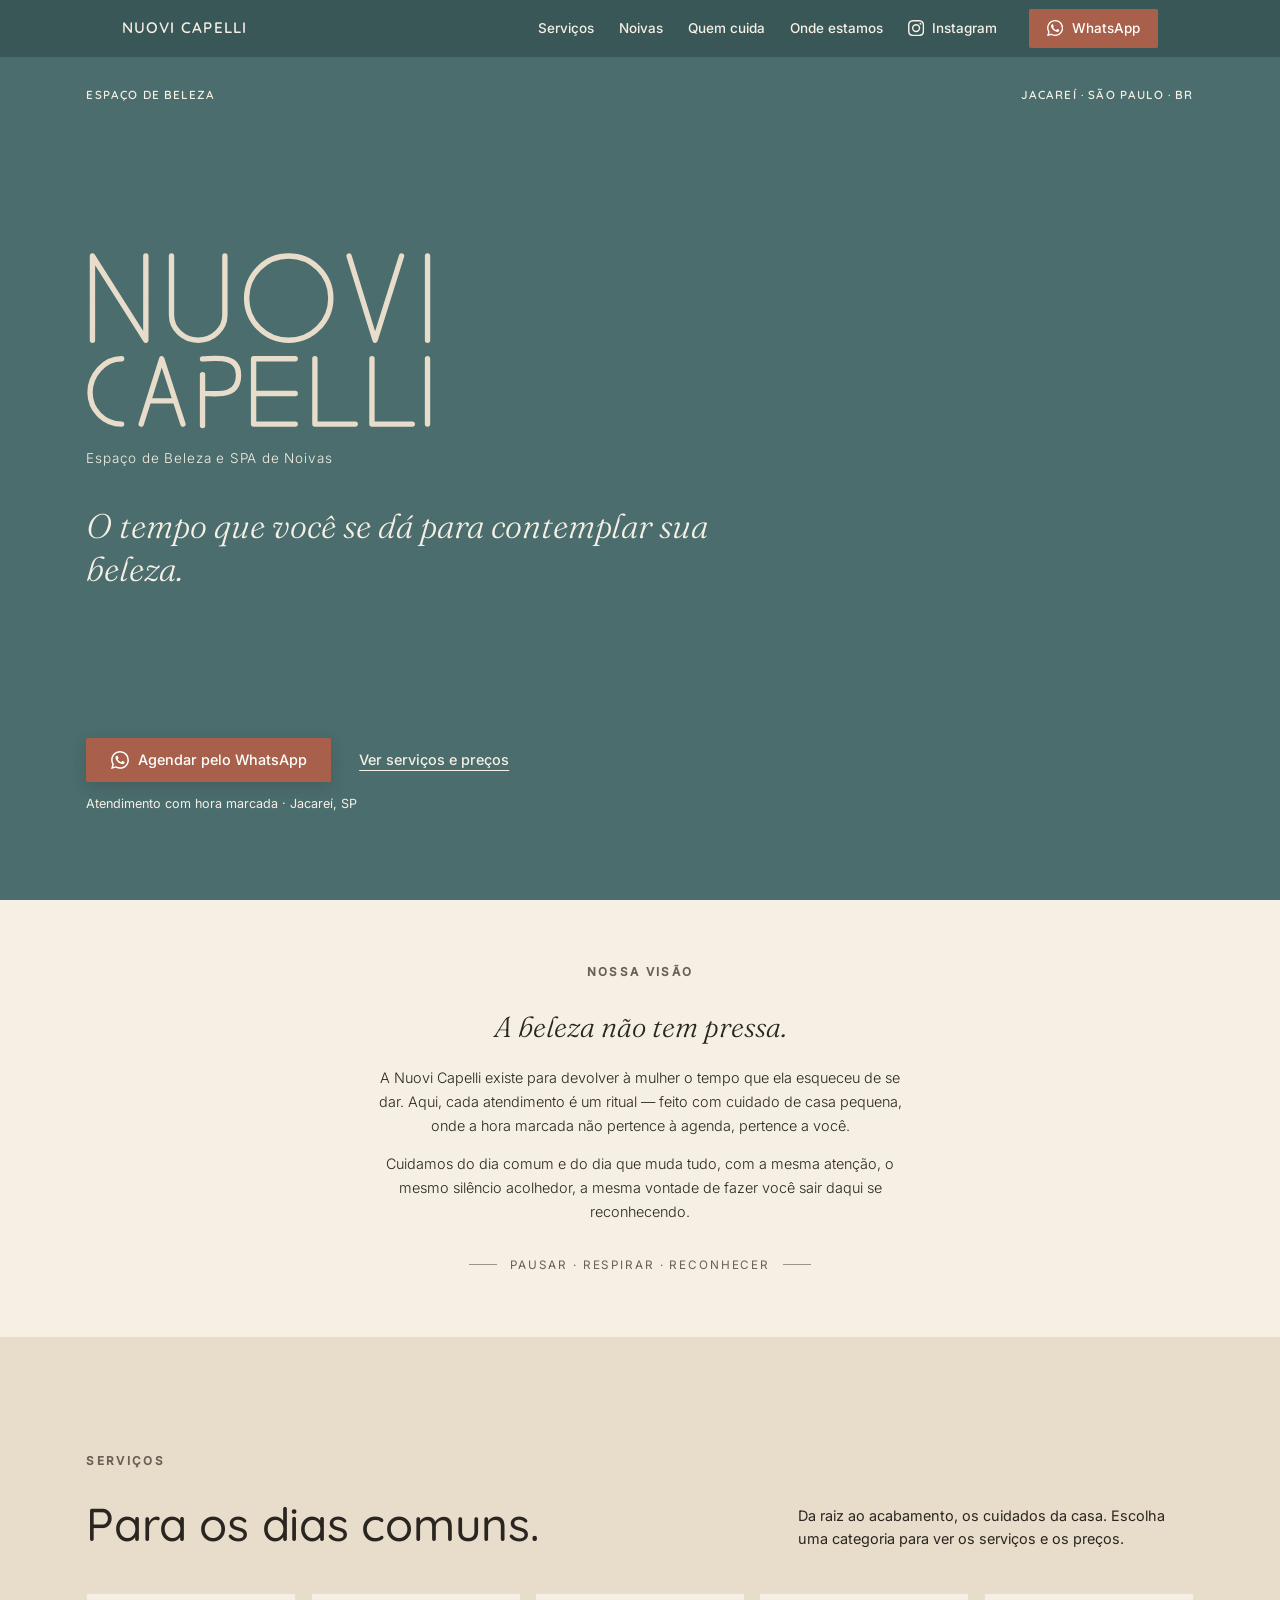
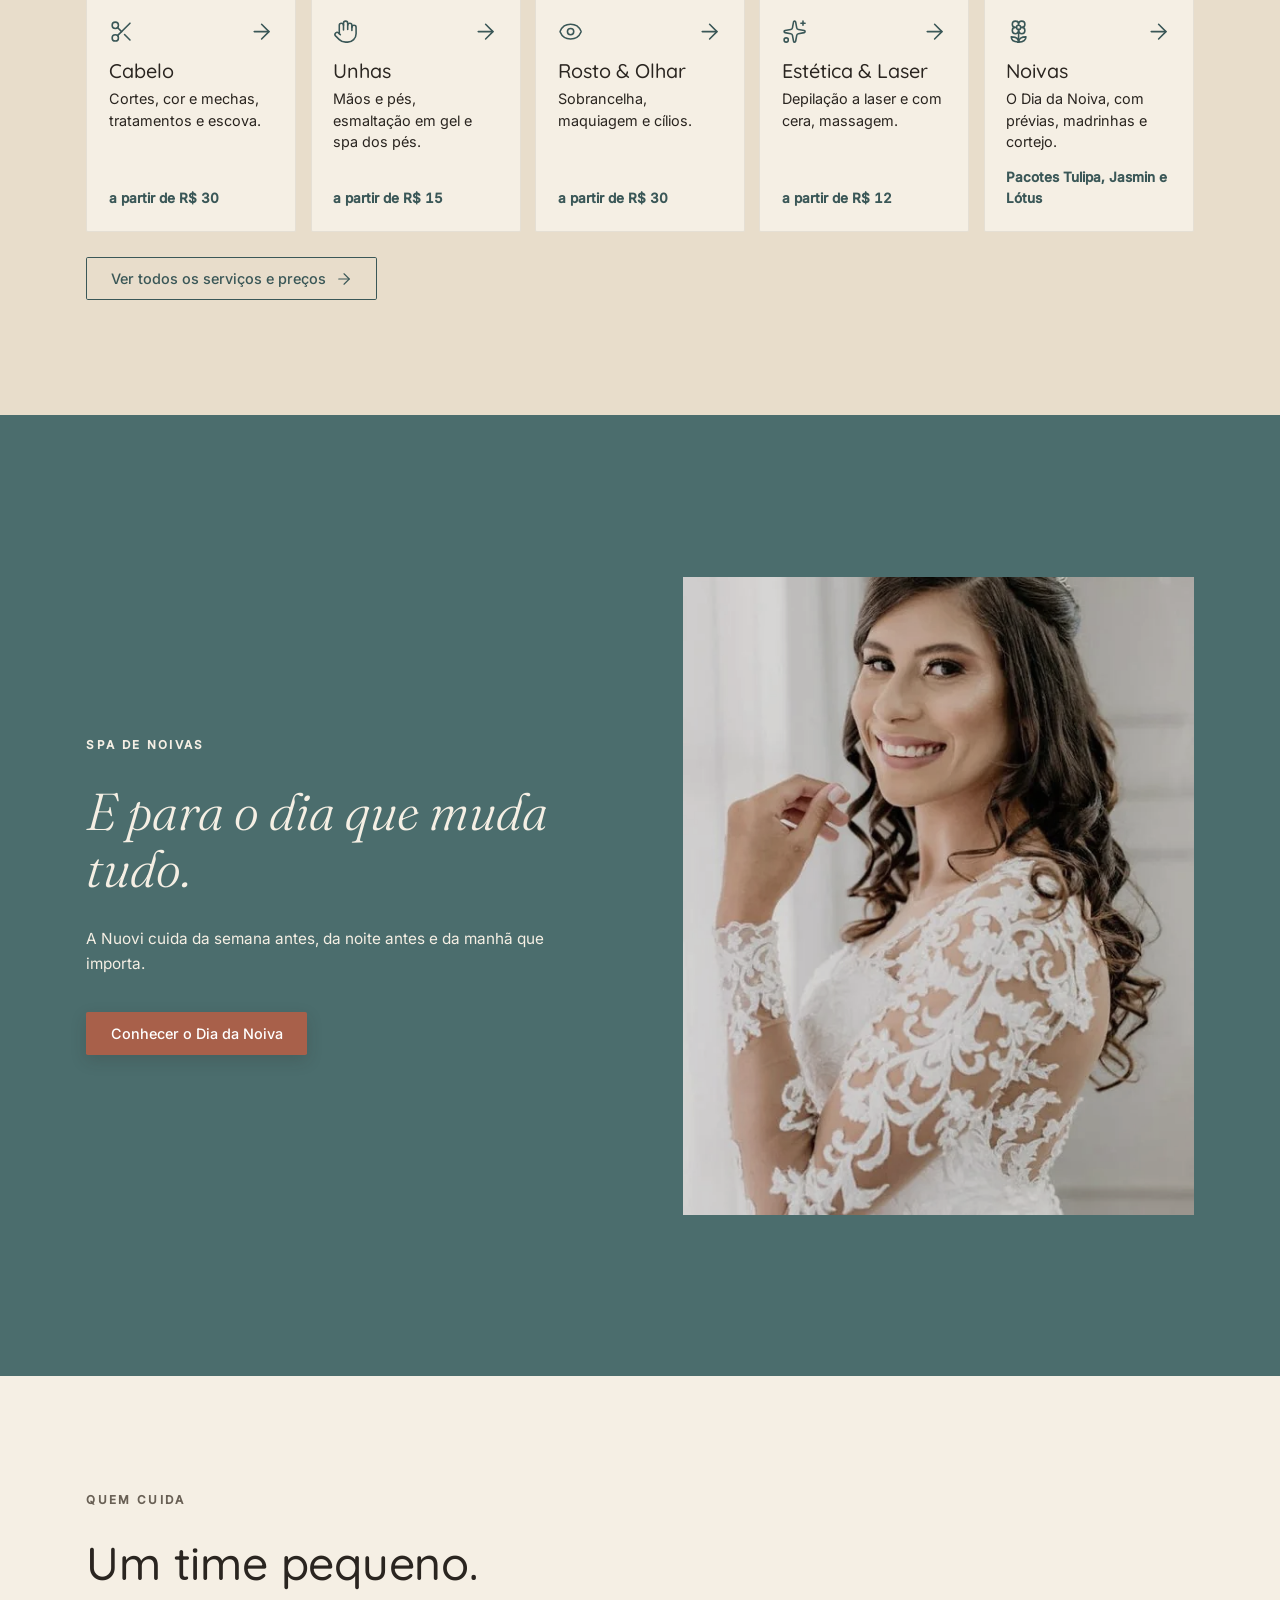
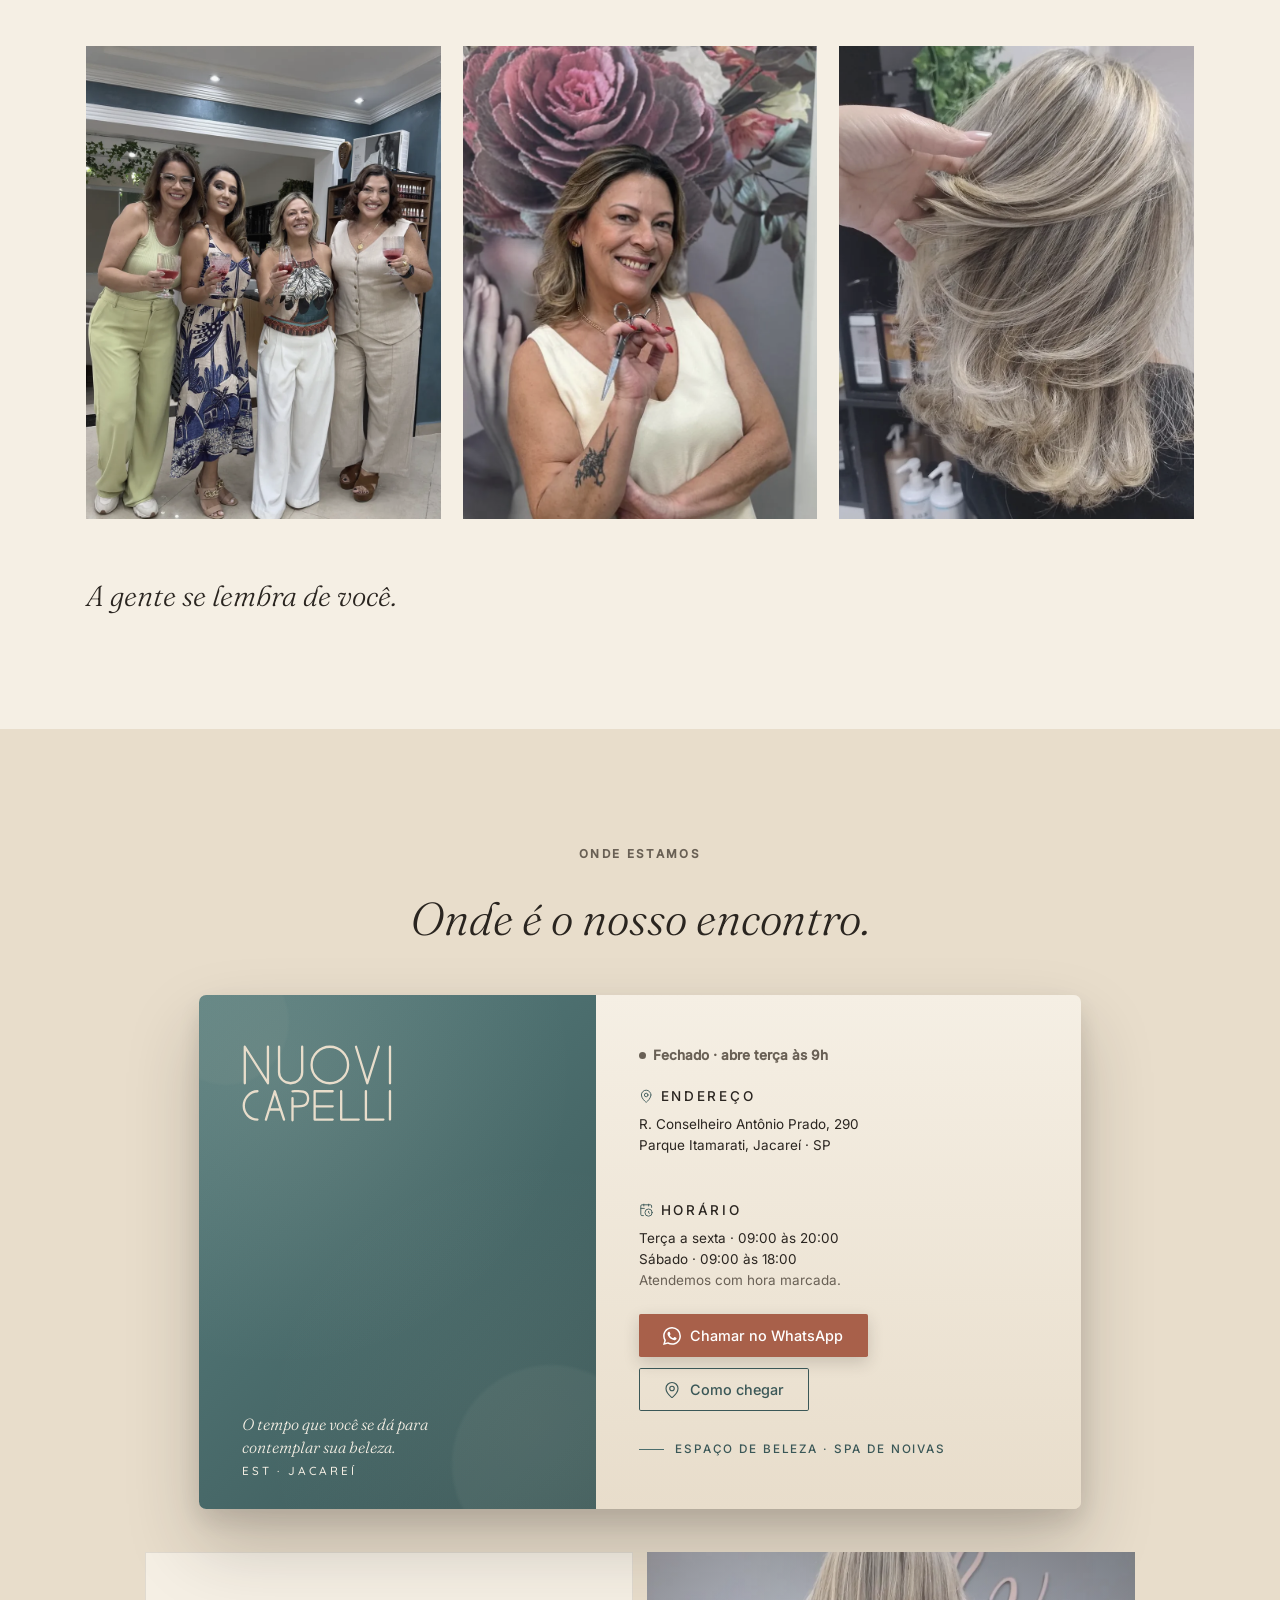
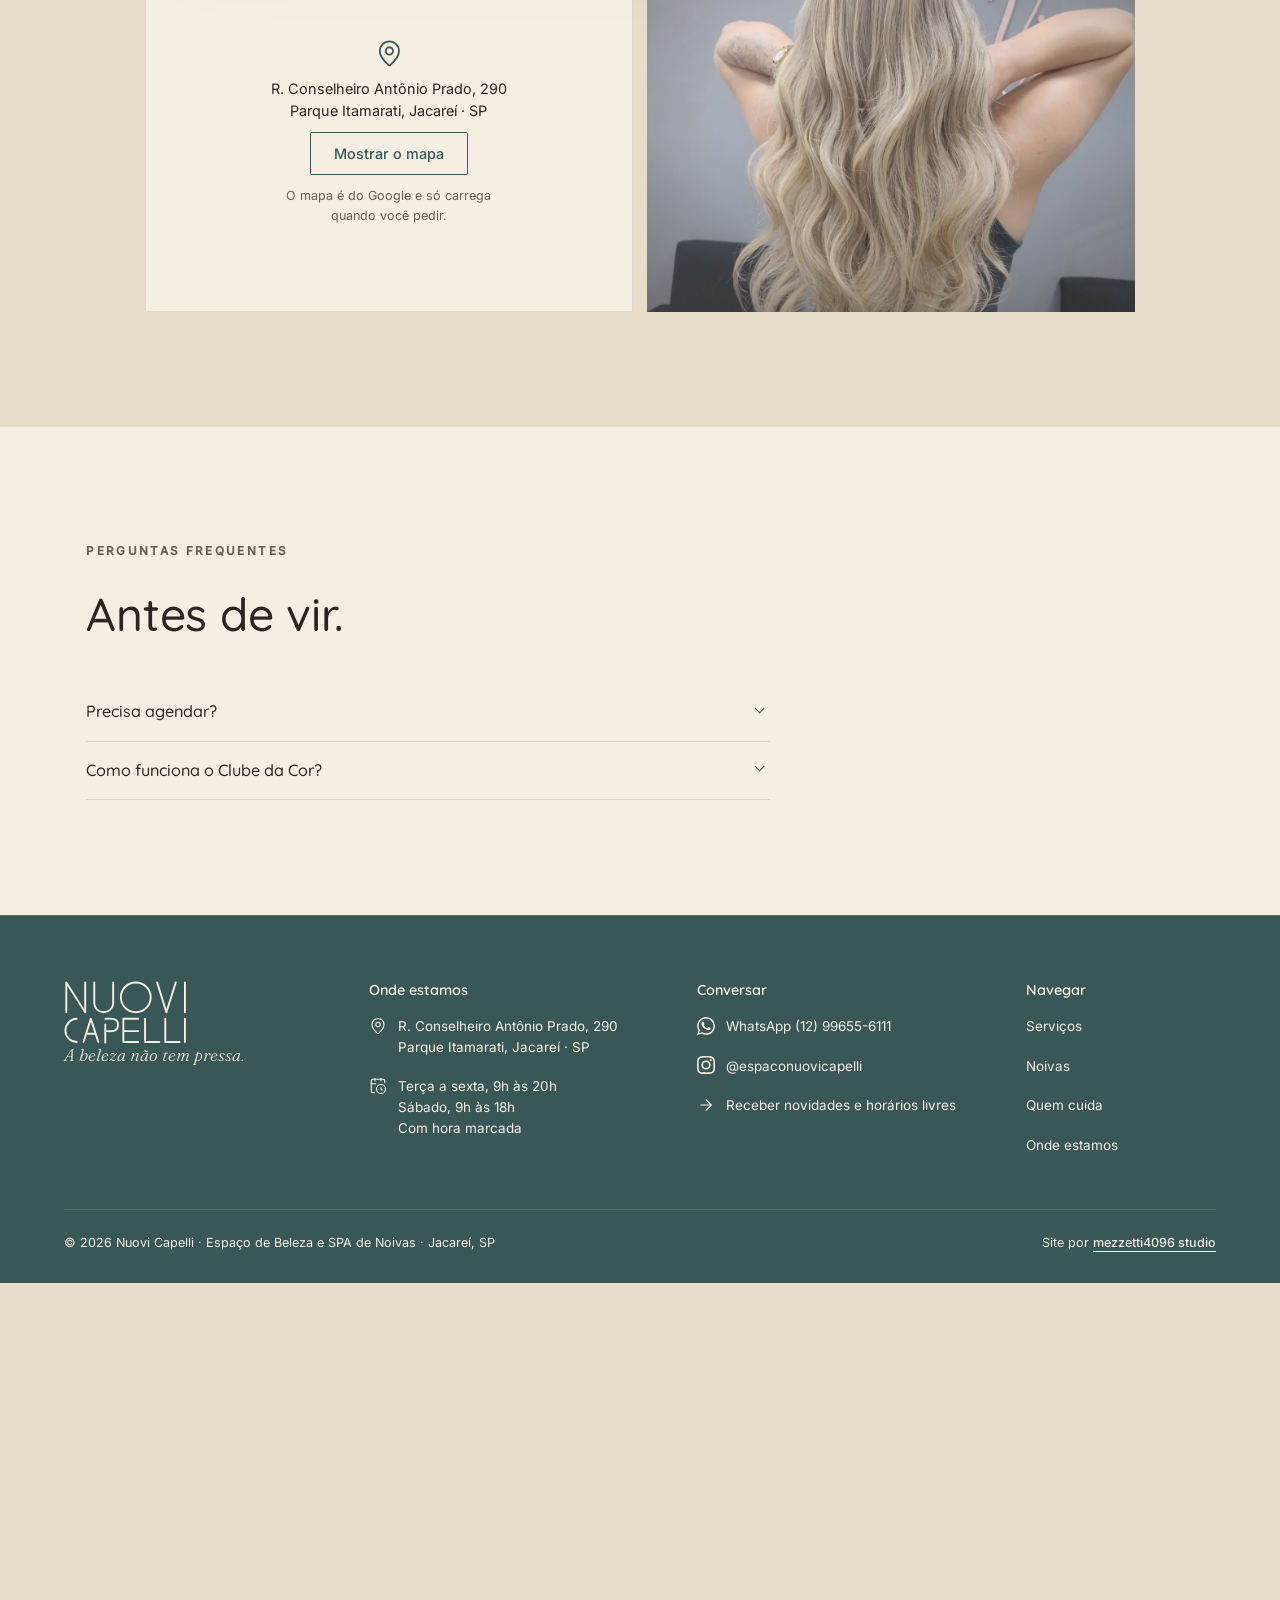
==== commit 1d352f97: "UX: perguntas frequentes, depoimentos e nomes da equipe vindos da planilha - Perguntas frequentes na" ====
--- a/index.html
+++ b/index.html
@@ -698,6 +698,69 @@
     }
 
     /* =========================================
+       SEÇÃO: DEPOIMENTOS, PERGUNTAS E NOMES DA EQUIPE
+       (gerados da planilha; sem dado, não aparecem)
+       ========================================= */
+    .quem__nomes {
+      list-style: none;
+      display: flex;
+      flex-wrap: wrap;
+      gap: 12px 32px;
+      margin-top: 32px;
+    }
+    .quem__nome { display: block; font-family: var(--font-logo); font-weight: 500; font-size: 18px; }
+    .quem__funcao { display: block; font-size: var(--t-apoio); color: var(--nevoa-texto); }
+    .depoimentos { background: var(--branco-cru); }
+    .depoimentos__lista {
+      display: grid;
+      grid-template-columns: repeat(auto-fit, minmax(260px, 1fr));
+      gap: 16px;
+      margin-bottom: 28px;
+    }
+    .depoimento {
+      margin: 0;
+      padding: 28px 24px;
+      background: var(--linho);
+      border-radius: var(--radius);
+    }
+    .depoimento blockquote p {
+      font-family: var(--font-serif);
+      font-style: italic;
+      font-weight: 300;
+      font-size: 19px;
+      line-height: 1.45;
+    }
+    .depoimento figcaption { margin-top: 16px; font-size: var(--t-apoio); font-weight: 600; color: var(--nevoa-texto); }
+    .faq-home { background: var(--branco-cru); }
+    .faq__lista { max-width: 760px; }
+    .faq__item { border-bottom: 1px solid rgba(42, 37, 32, 0.14); }
+    .faq__item summary {
+      list-style: none;
+      cursor: pointer;
+      position: relative;
+      min-height: 44px;
+      padding: 18px 40px 18px 0;
+      font-family: var(--font-logo);
+      font-weight: 500;
+      font-size: 18px;
+    }
+    .faq__item summary::-webkit-details-marker { display: none; }
+    .faq__item summary::after {
+      content: '';
+      position: absolute;
+      right: 8px;
+      top: 24px;
+      width: 8px;
+      height: 8px;
+      border-right: 1.5px solid var(--petroleo-esc);
+      border-bottom: 1.5px solid var(--petroleo-esc);
+      transform: rotate(45deg);
+      transition: transform 0.3s var(--ease-saida);
+    }
+    .faq__item[open] summary::after { transform: rotate(225deg); }
+    .faq__item p { padding: 0 0 20px; max-width: 62ch; font-size: 16px; line-height: 1.65; }
+
+    /* =========================================
        ANIMAÇÕES
        ========================================= */
     @keyframes fadeUp {
@@ -962,8 +1025,17 @@
       <button class="quem__ponto" type="button" aria-label="Foto 3 de 3" aria-current="false"></button>
     </div>
 
+    <!-- EQUIPE:INICIO -->
+
+<!-- EQUIPE:FIM -->
+
     <p class="quem__line">A gente se lembra de você.</p>
   </section>
+
+  <!-- ============ DEPOIMENTOS — da aba "Depoimentos" da planilha (só autorizados) ============ -->
+  <!-- DEPOIMENTOS:INICIO -->
+
+<!-- DEPOIMENTOS:FIM -->
 
   <!-- ============ ONDE ESTAMOS — endereço, horário, contato e o vídeo do espaço ============ -->
   <section class="lugar reveal" id="onde">
@@ -1033,6 +1105,11 @@
     </div>
     </div>
   </section>
+
+  <!-- ============ PERGUNTAS FREQUENTES — da planilha (só as respondidas) ============ -->
+  <!-- HOME-FAQ:INICIO -->
+<section class="faq-home reveal" id="perguntas" aria-labelledby="perguntas-titulo"><p class="eyebrow">Perguntas frequentes</p><h2 class="section-title" id="perguntas-titulo">Antes de vir.</h2><div class="faq__lista"><details class="faq__item"><summary>Precisa agendar?</summary><p>Sim. Atendemos com hora marcada, para que o seu tempo seja só seu. Agende pelo WhatsApp (12) 99655-6111.</p></details><details class="faq__item"><summary>Como funciona o Clube da Cor?</summary><p>Pacote com 5 colorações para manter a cor sempre em dia.</p></details></div></section>
+<!-- HOME-FAQ:FIM -->
 
   </main>
 
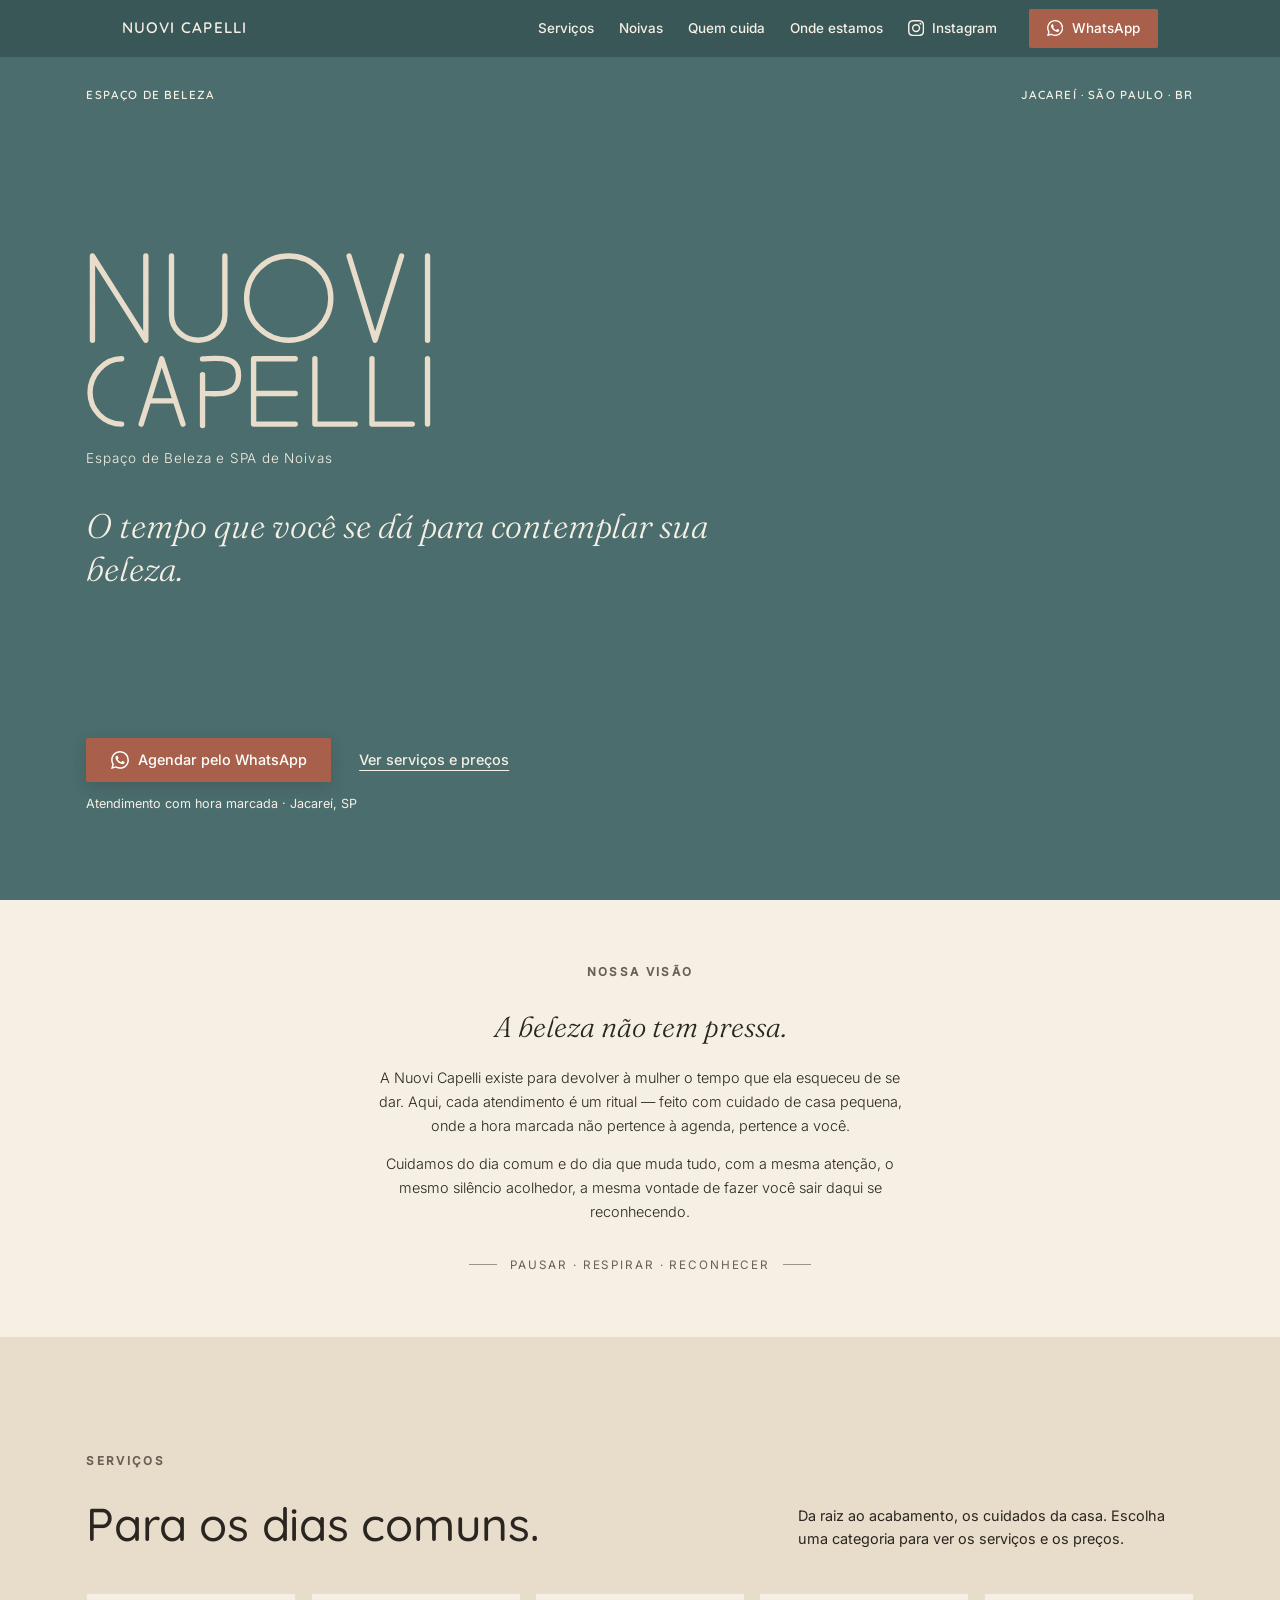
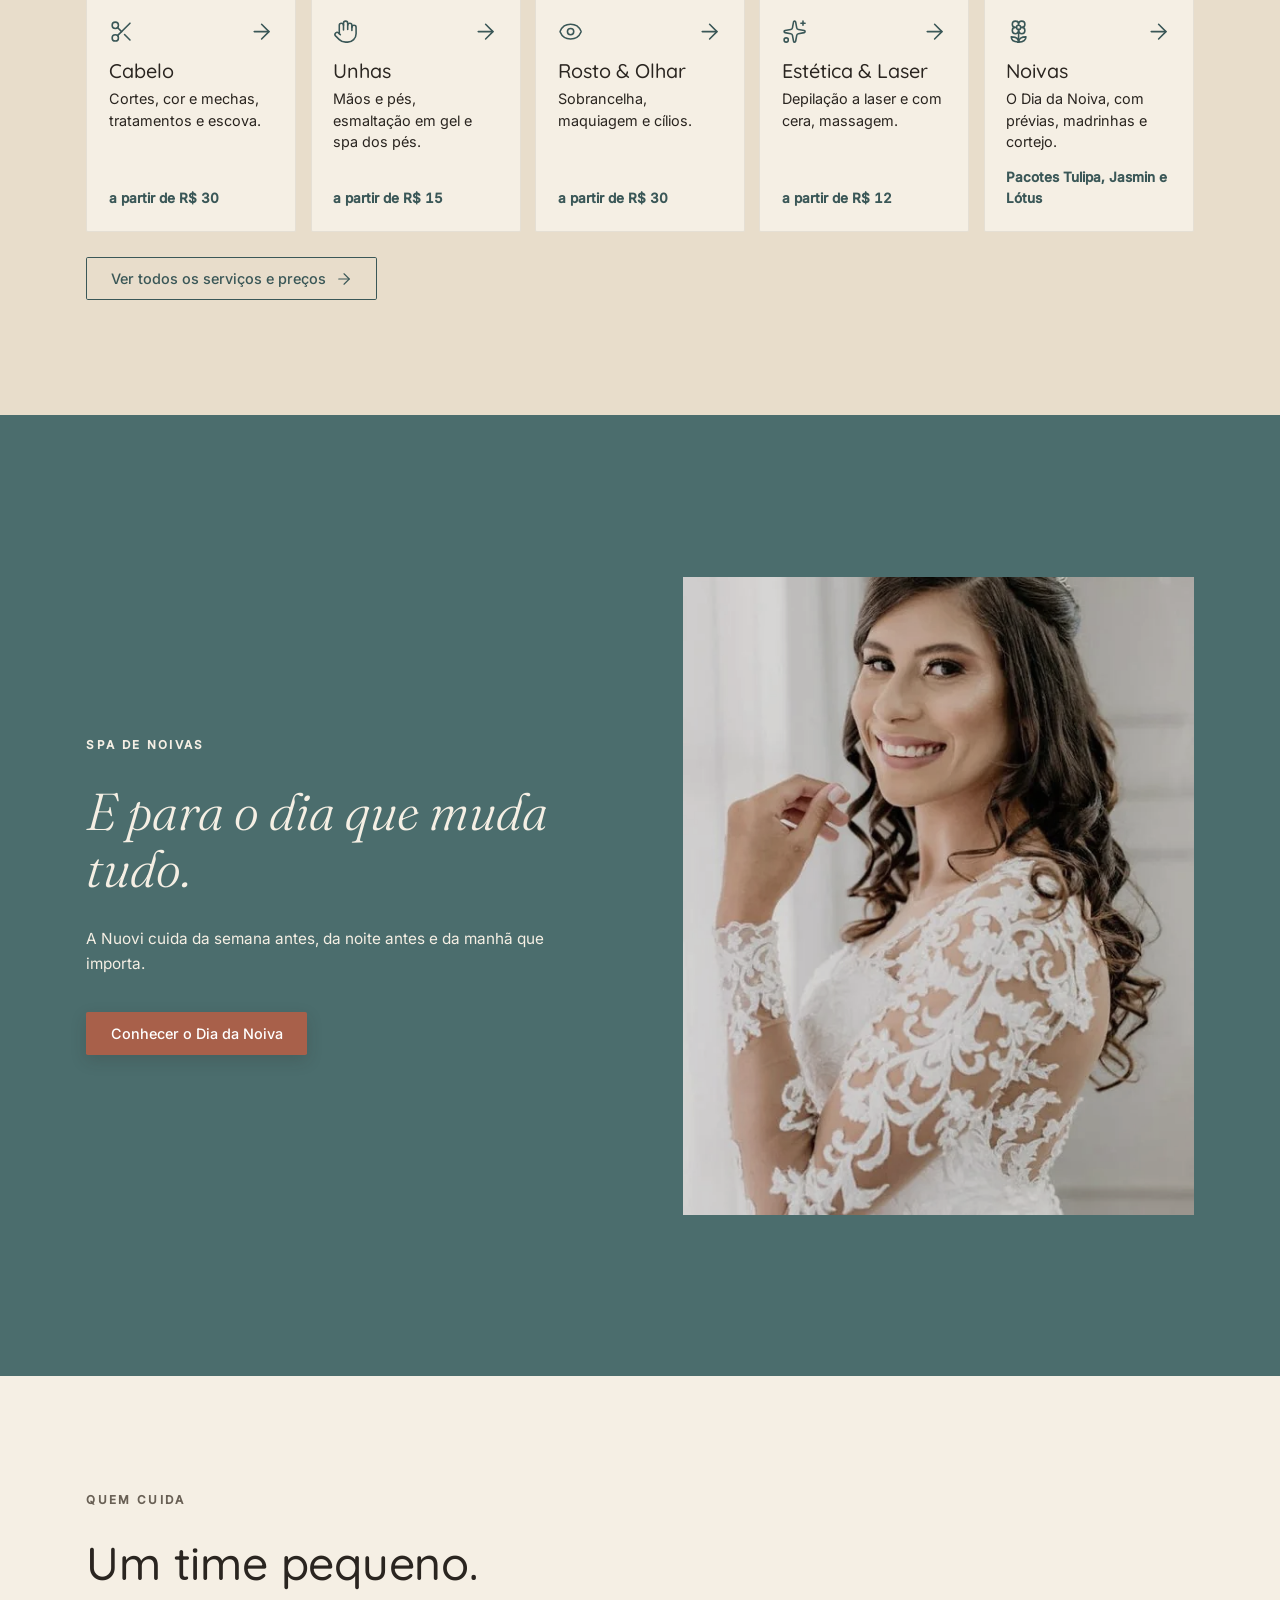
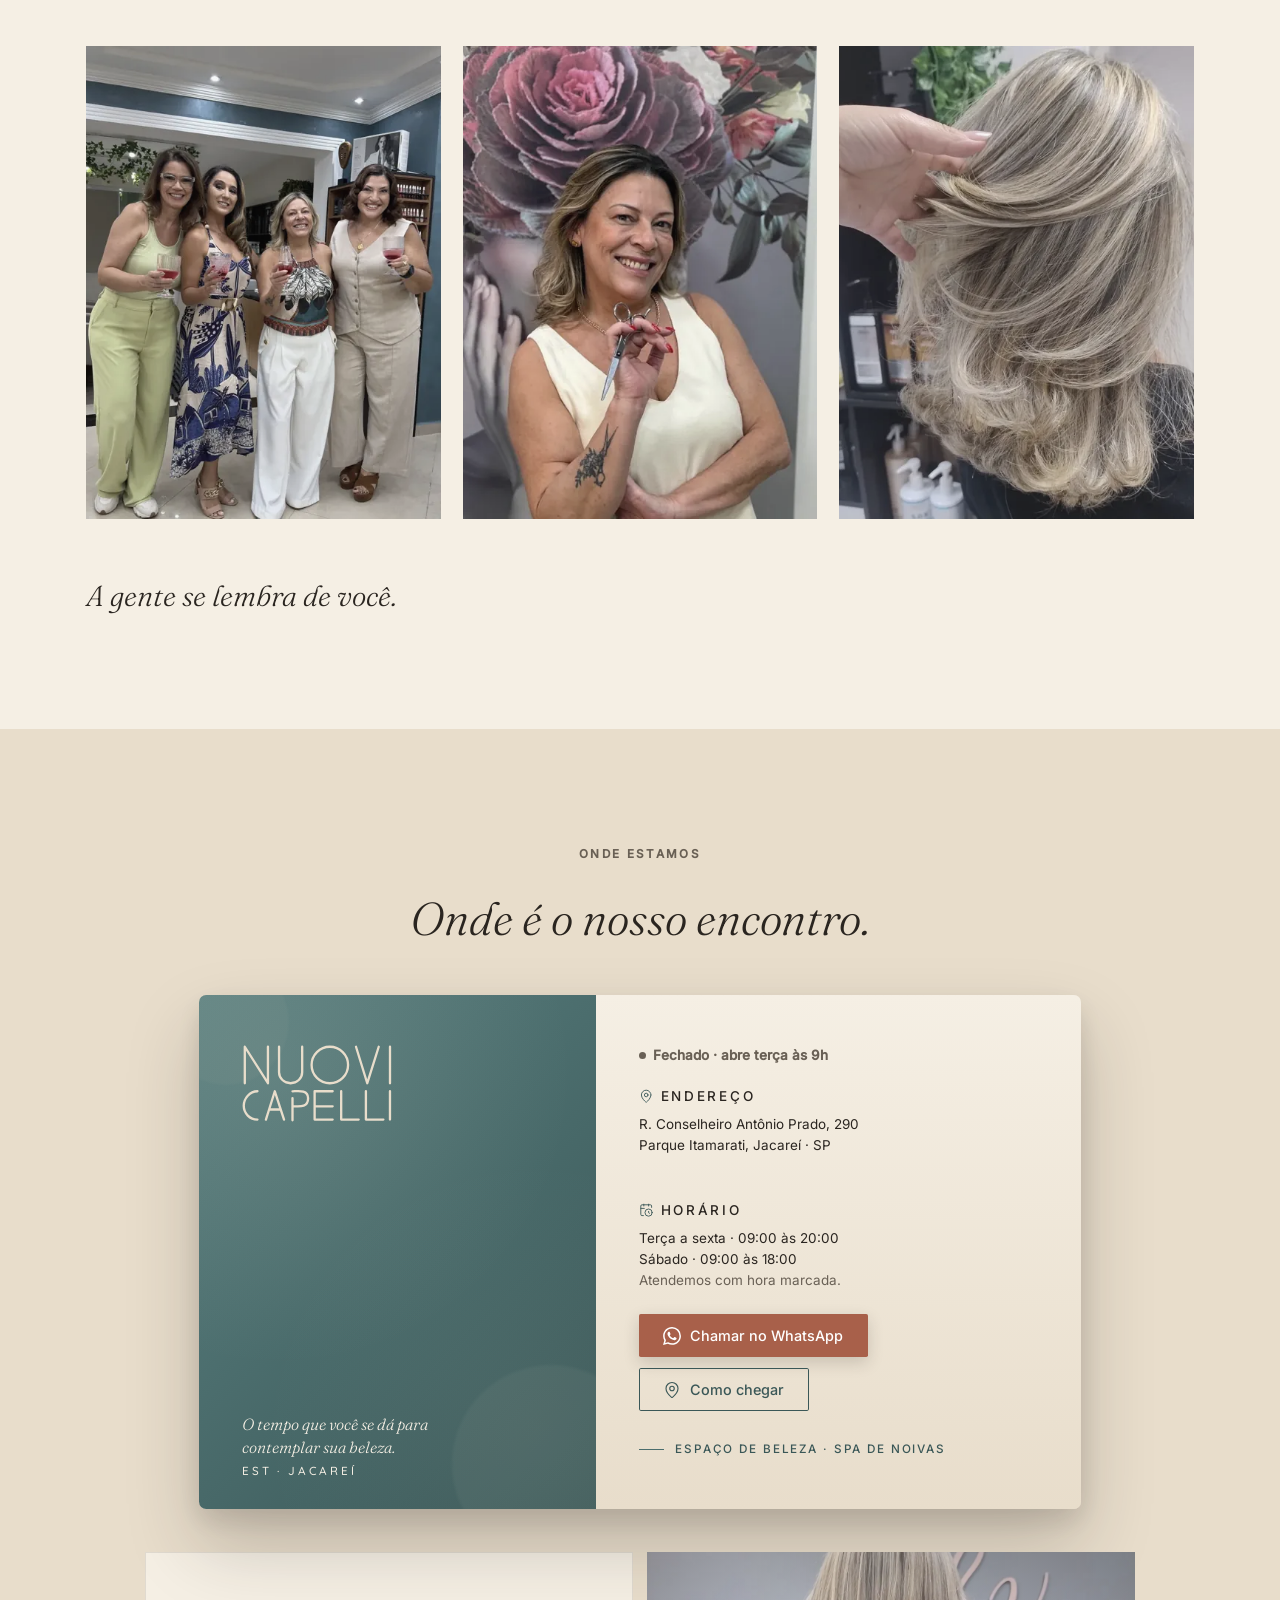
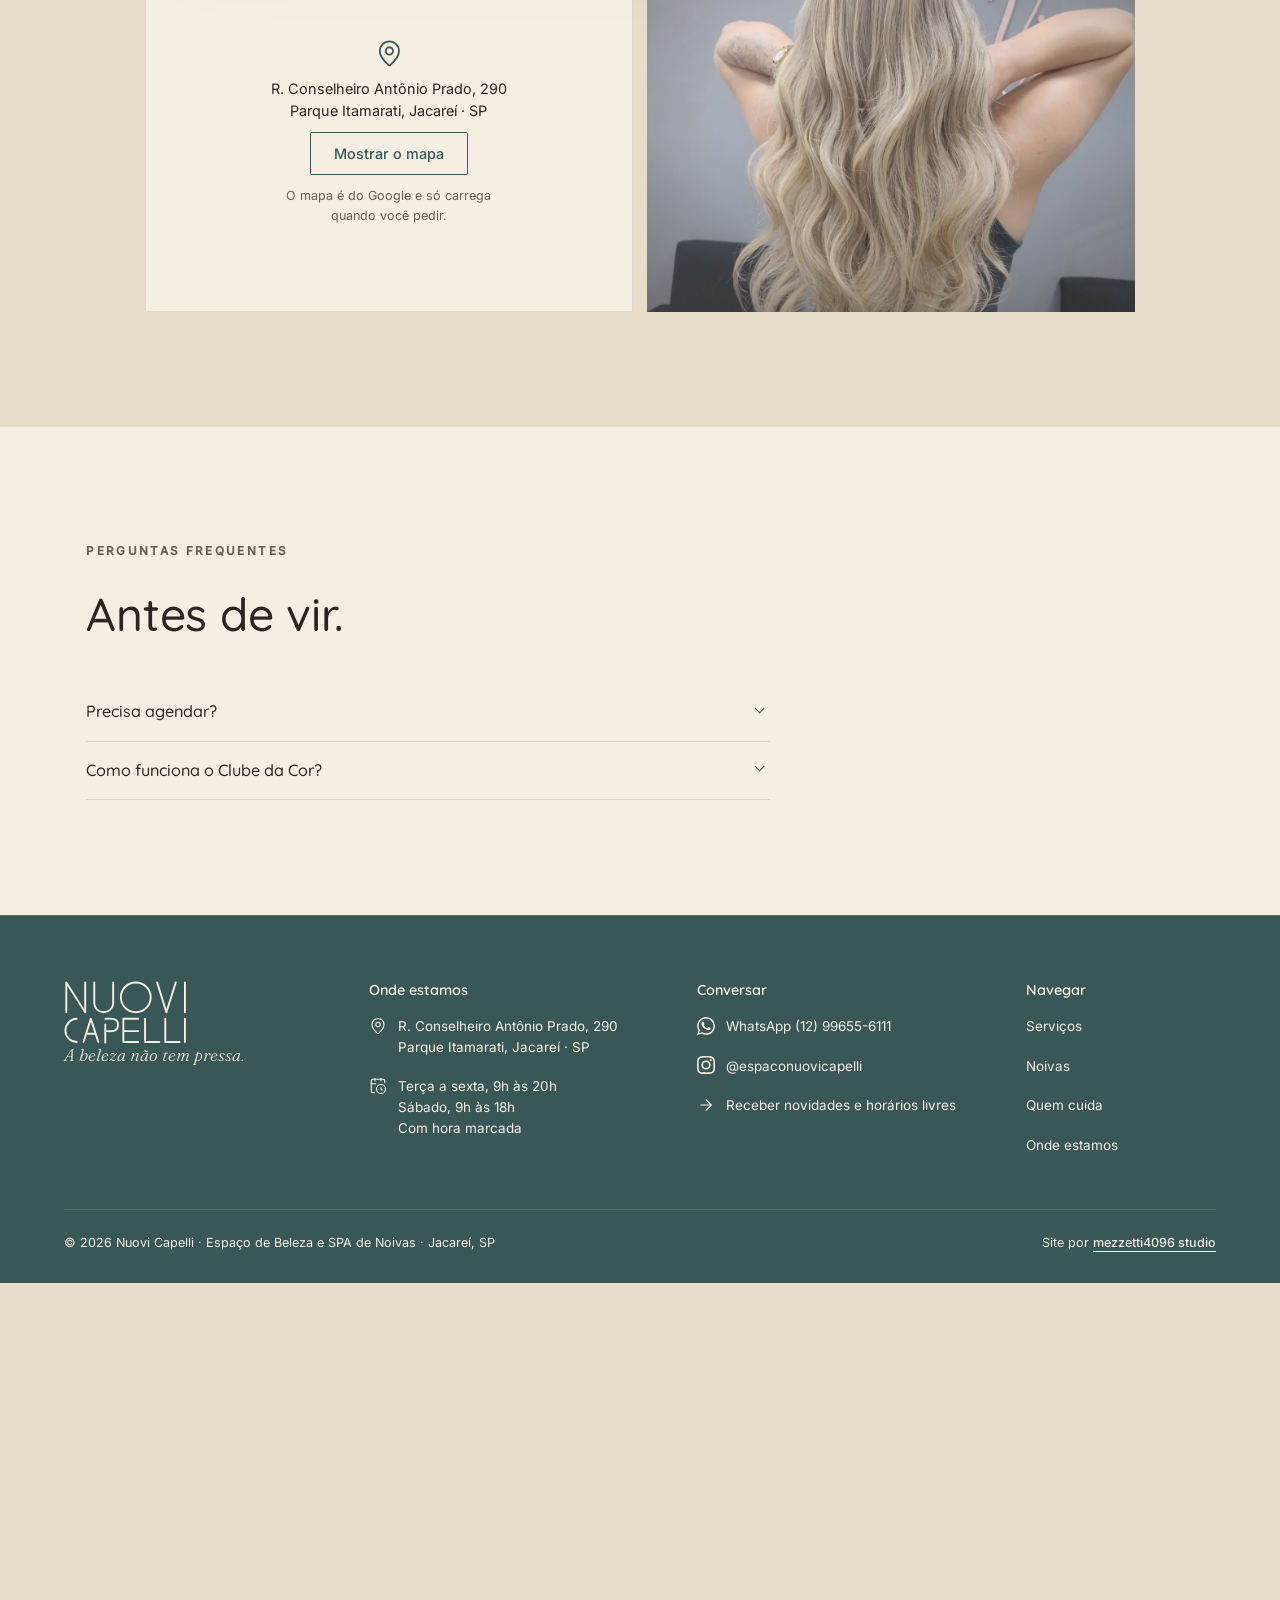
==== commit 17dd6d37: "UX: SEO local e semântica — títulos, srcset nas fotos e seções rotuladas - Títulos e descrições volt" ====
--- a/index.html
+++ b/index.html
@@ -3,9 +3,9 @@
 <head>
   <meta charset="UTF-8">
   <meta name="viewport" content="width=device-width, initial-scale=1.0">
-  <meta name="description" content="Nuovi Capelli: espaço de beleza e SPA de noivas em Jacareí, SP. Cabelo, unhas, maquiagem, estética e depilação a laser. Para os dias comuns e os que mudam tudo.">
+  <meta name="description" content="Salão de beleza em Jacareí, SP: cabelo, unhas, maquiagem, estética, depilação a laser e Dia da Noiva. Atendimento com hora marcada.">
   <link rel="canonical" href="https://mezzetti4096.github.io/nuovi-capelli/">
-  <title>Nuovi Capelli · O tempo que você se dá.</title>
+  <title>Nuovi Capelli · Salão de beleza e SPA de noivas em Jacareí, SP</title>
   <meta name="theme-color" content="#3A5757">
 
   <!-- Open Graph (WhatsApp, Facebook, Instagram) -->
@@ -13,7 +13,7 @@
   <meta property="og:locale" content="pt_BR">
   <meta property="og:site_name" content="Nuovi Capelli">
   <meta property="og:url" content="https://mezzetti4096.github.io/nuovi-capelli/">
-  <meta property="og:title" content="Nuovi Capelli · Espaço de Beleza e SPA">
+  <meta property="og:title" content="Nuovi Capelli · Salão de beleza e SPA de noivas em Jacareí">
   <meta property="og:description" content="Espaço de beleza e SPA de noivas em Jacareí, SP. Cabelo, unhas, maquiagem, estética e depilação a laser.">
   <meta property="og:image" content="https://mezzetti4096.github.io/nuovi-capelli/og-nuovi.jpg">
   <meta property="og:image:secure_url" content="https://mezzetti4096.github.io/nuovi-capelli/og-nuovi.jpg">
@@ -24,7 +24,7 @@
 
   <!-- Twitter / X -->
   <meta name="twitter:card" content="summary_large_image">
-  <meta name="twitter:title" content="Nuovi Capelli · Espaço de Beleza e SPA">
+  <meta name="twitter:title" content="Nuovi Capelli · Salão de beleza e SPA de noivas em Jacareí">
   <meta name="twitter:description" content="Espaço de beleza e SPA de noivas em Jacareí, SP. Cabelo, unhas, maquiagem, estética e depilação a laser.">
   <meta name="twitter:image" content="https://mezzetti4096.github.io/nuovi-capelli/og-nuovi.jpg">
 
@@ -942,10 +942,10 @@
   </header>
 
   <!-- ============ NOSSA VISÃO — manifesto curto ============ -->
-  <section class="visao reveal" id="visao">
+  <section class="visao reveal" id="visao" aria-labelledby="visao-titulo">
     <div class="visao__inner">
       <p class="eyebrow">Nossa Visão</p>
-      <h2 class="visao__title">A beleza não tem pressa.</h2>
+      <h2 class="visao__title" id="visao-titulo">A beleza não tem pressa.</h2>
       <p class="visao__text">
         A Nuovi Capelli existe para devolver à mulher o tempo que ela esqueceu de se dar.
         Aqui, cada atendimento é um ritual — feito com cuidado de casa pequena, onde a
@@ -960,11 +960,11 @@
   </section>
 
   <!-- ============ NOSSOS SERVIÇOS — 5 blocos que abrem o cardápio ============ -->
-  <section class="servicos-home reveal" id="servicos">
+  <section class="servicos-home reveal" id="servicos" aria-labelledby="servicos-titulo">
     <div class="servicos-home__topo">
       <div>
         <p class="eyebrow">Serviços</p>
-        <h2 class="section-title">Para os dias comuns.</h2>
+        <h2 class="section-title" id="servicos-titulo">Para os dias comuns.</h2>
       </div>
       <p class="servicos-home__lead">
         Da raiz ao acabamento, os cuidados da casa. Escolha uma categoria para ver os serviços e os preços.
@@ -983,11 +983,11 @@
   </section>
 
   <!-- ============ A OCASIÃO — destaque Noivas ============ -->
-  <section class="ocasiao reveal" id="ocasiao" data-fundo="escuro">
+  <section class="ocasiao reveal" id="ocasiao" data-fundo="escuro" aria-labelledby="ocasiao-titulo">
     <div class="ocasiao__grid">
       <div class="ocasiao__text-block">
         <p class="eyebrow ocasiao__eyebrow">SPA de Noivas</p>
-        <h2 class="ocasiao__title">E para o dia que muda tudo.</h2>
+        <h2 class="ocasiao__title" id="ocasiao-titulo">E para o dia que muda tudo.</h2>
         <p class="ocasiao__text">
           A Nuovi cuida da semana antes, da noite antes e da manhã que importa.
         </p>
@@ -1003,19 +1003,19 @@
   </section>
 
   <!-- ============ QUEM CUIDA ============ -->
-  <section class="quem reveal" id="quem">
+  <section class="quem reveal" id="quem" aria-labelledby="quem-titulo">
     <p class="eyebrow">Quem cuida</p>
-    <h2 class="section-title">Um time pequeno.</h2>
+    <h2 class="section-title" id="quem-titulo">Um time pequeno.</h2>
 
     <div class="quem__photos" role="region" aria-label="Fotos da equipe" tabindex="0">
       <div class="quem__photo">
-        <img src="assets/img/quem-equipe.webp" alt="A equipe da Nuovi Capelli reunida no salão, brindando" width="900" height="1200" loading="lazy">
+        <img src="assets/img/quem-equipe.webp" srcset="assets/img/quem-equipe-480.webp 480w, assets/img/quem-equipe.webp 900w" sizes="(max-width: 900px) 78vw, 380px" alt="A equipe da Nuovi Capelli reunida no salão, brindando" width="900" height="1200" loading="lazy">
       </div>
       <div class="quem__photo">
-        <img src="assets/img/quem-neia.webp" alt="Néia, à frente da Nuovi Capelli, sorrindo com a tesoura na mão" width="720" height="960" loading="lazy">
+        <img src="assets/img/quem-neia.webp" srcset="assets/img/quem-neia-480.webp 480w, assets/img/quem-neia.webp 720w" sizes="(max-width: 900px) 78vw, 380px" alt="Néia, à frente da Nuovi Capelli, sorrindo com a tesoura na mão" width="720" height="960" loading="lazy">
       </div>
       <div class="quem__photo">
-        <img src="assets/img/quem-mechas.webp" alt="Mão da cabeleireira mostrando mechas loiras em camadas" width="900" height="1200" loading="lazy">
+        <img src="assets/img/quem-mechas.webp" srcset="assets/img/quem-mechas-480.webp 480w, assets/img/quem-mechas.webp 900w" sizes="(max-width: 900px) 78vw, 380px" alt="Mão da cabeleireira mostrando mechas loiras em camadas" width="900" height="1200" loading="lazy">
       </div>
     </div>
 
@@ -1038,10 +1038,10 @@
 <!-- DEPOIMENTOS:FIM -->
 
   <!-- ============ ONDE ESTAMOS — endereço, horário, contato e o vídeo do espaço ============ -->
-  <section class="lugar reveal" id="onde">
+  <section class="lugar reveal" id="onde" aria-labelledby="onde-titulo">
     <div class="lugar__title-block">
       <p class="eyebrow">Onde estamos</p>
-      <h2 class="lugar__intro">Onde é o nosso encontro.</h2>
+      <h2 class="lugar__intro" id="onde-titulo">Onde é o nosso encontro.</h2>
     </div>
 
     <div class="card-loja-wrap">
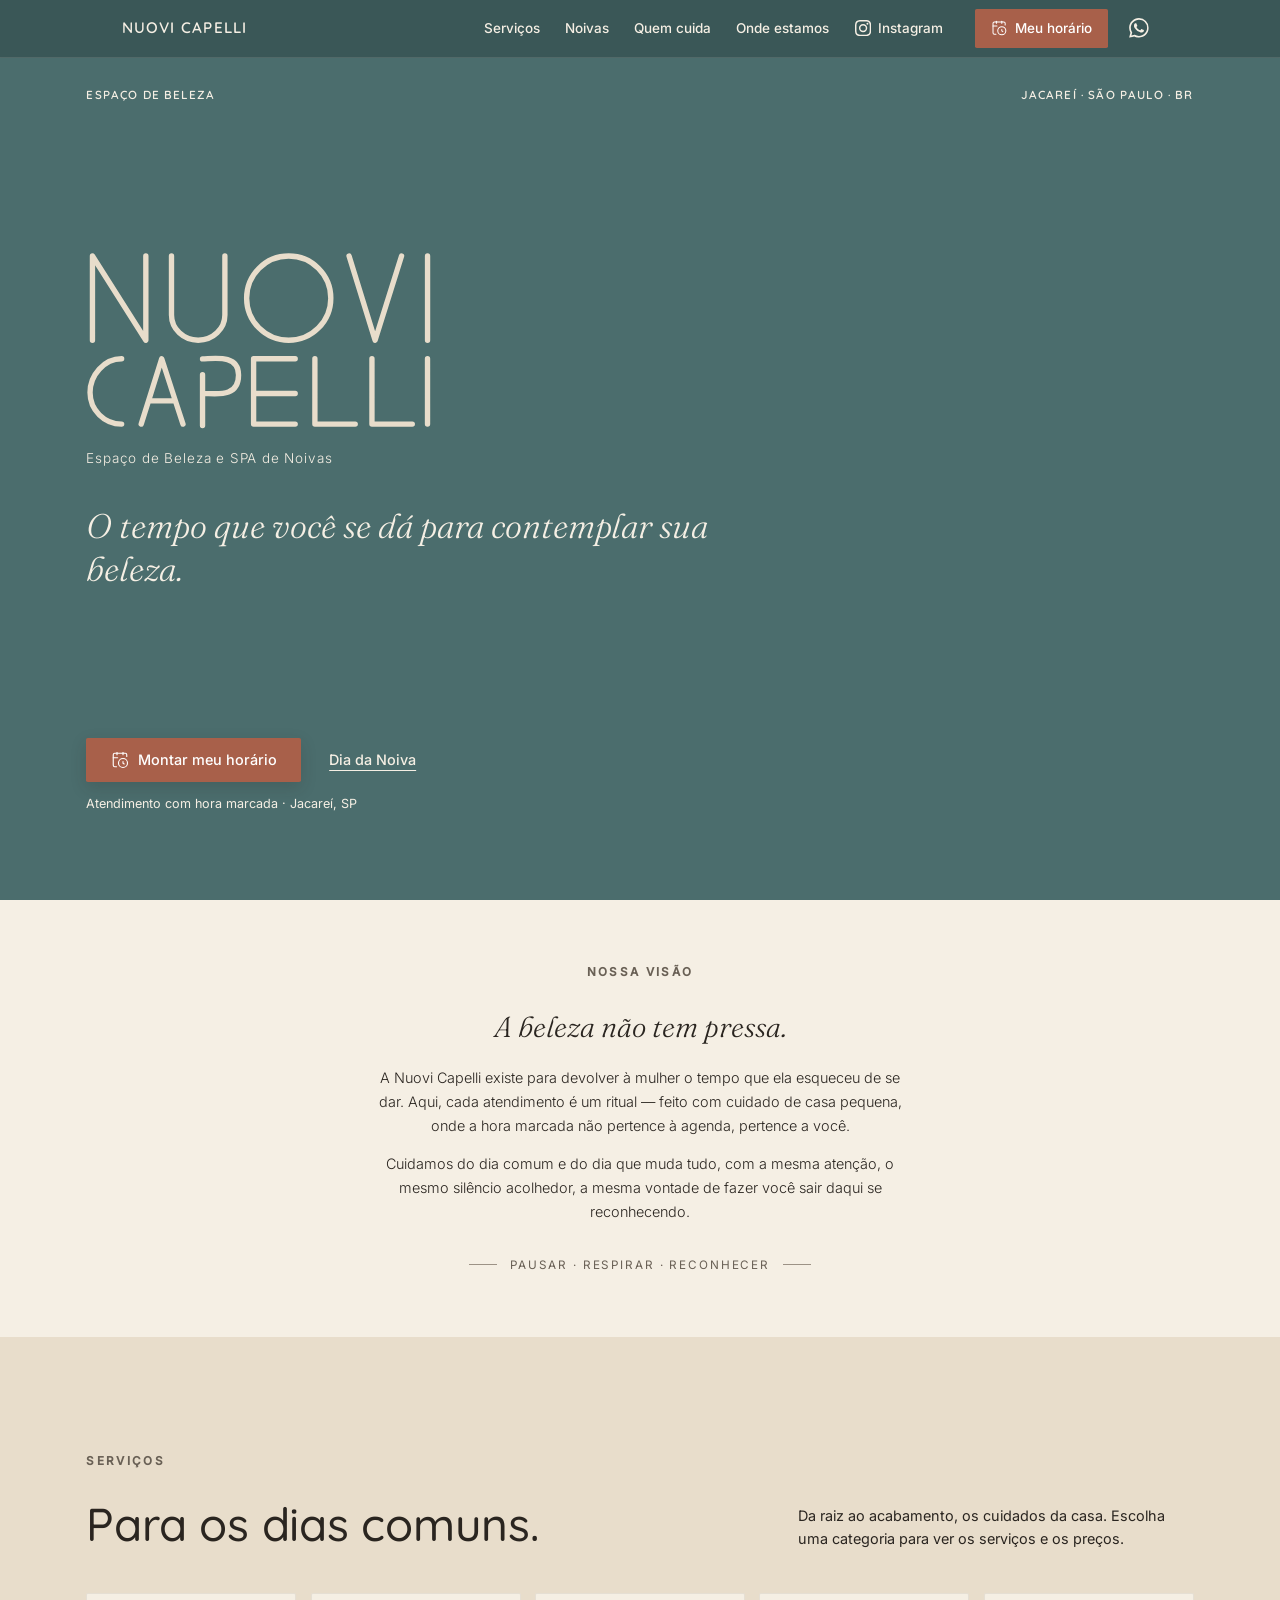
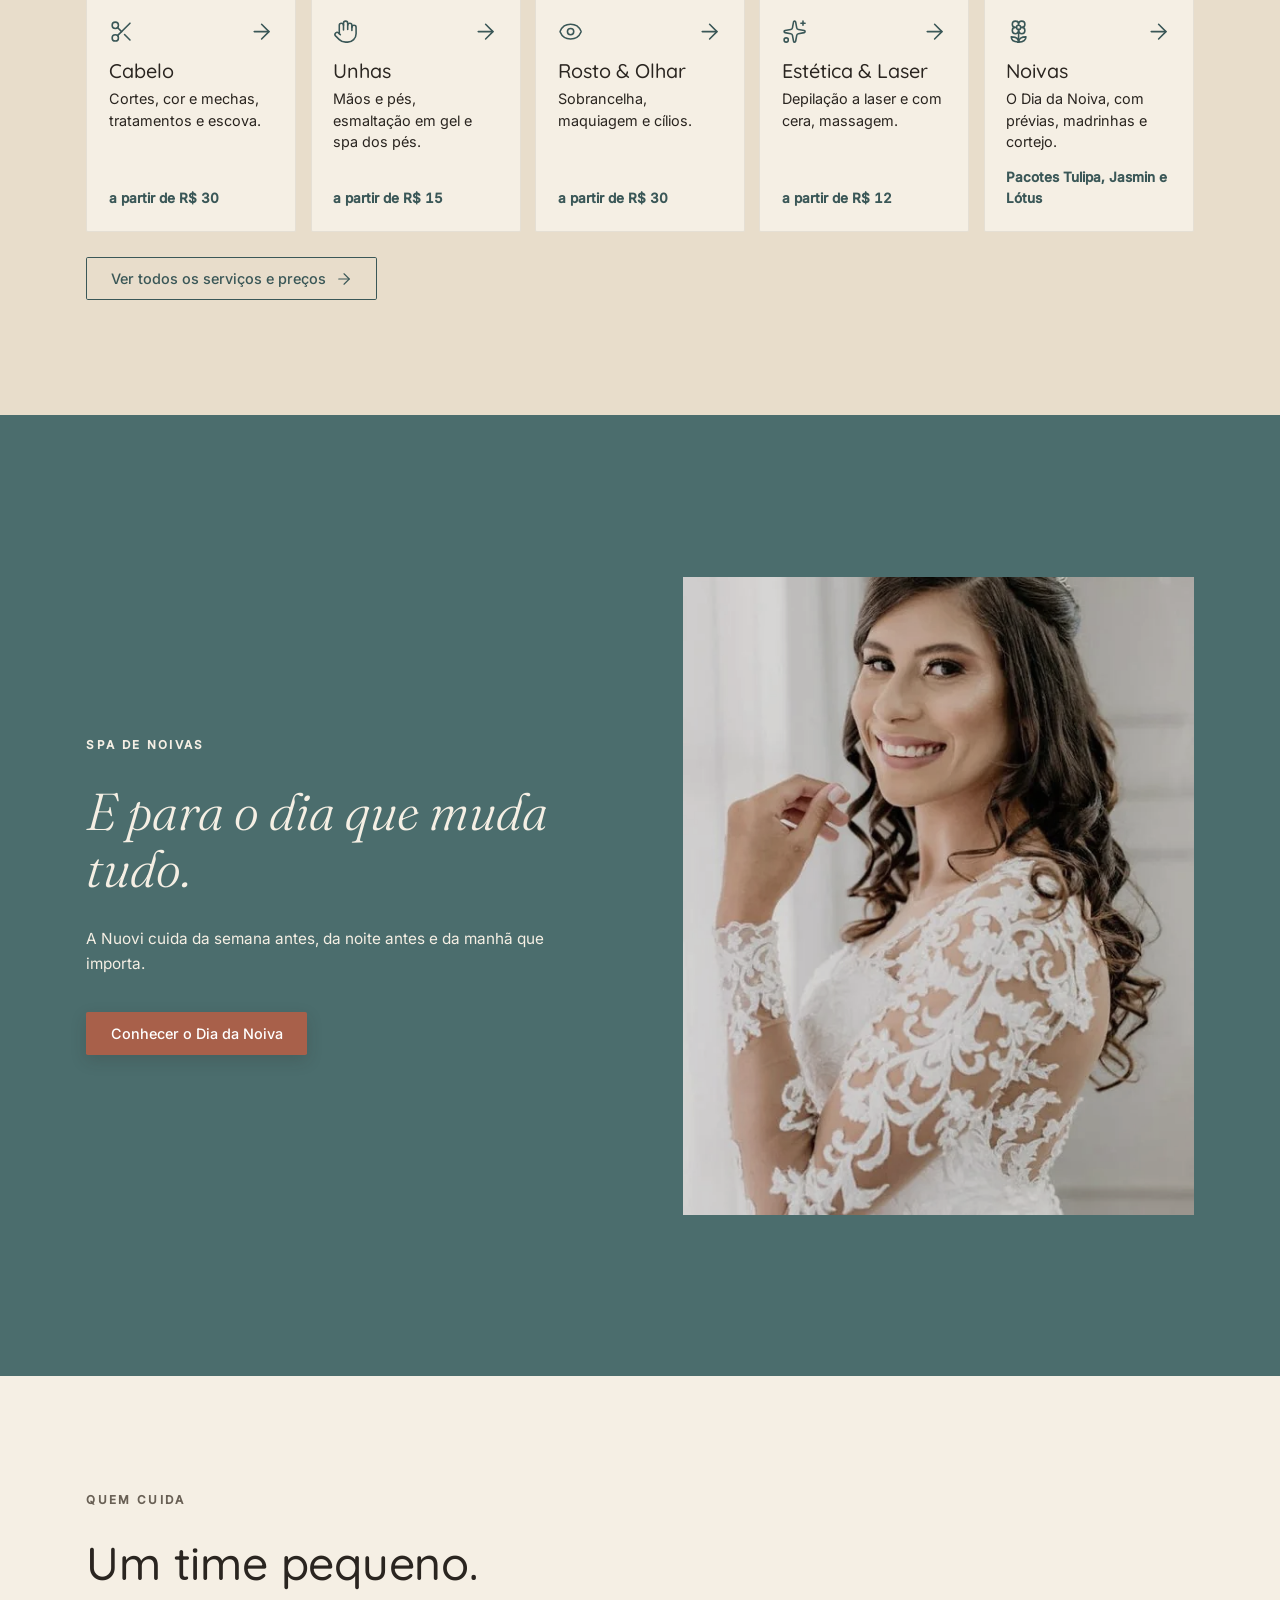
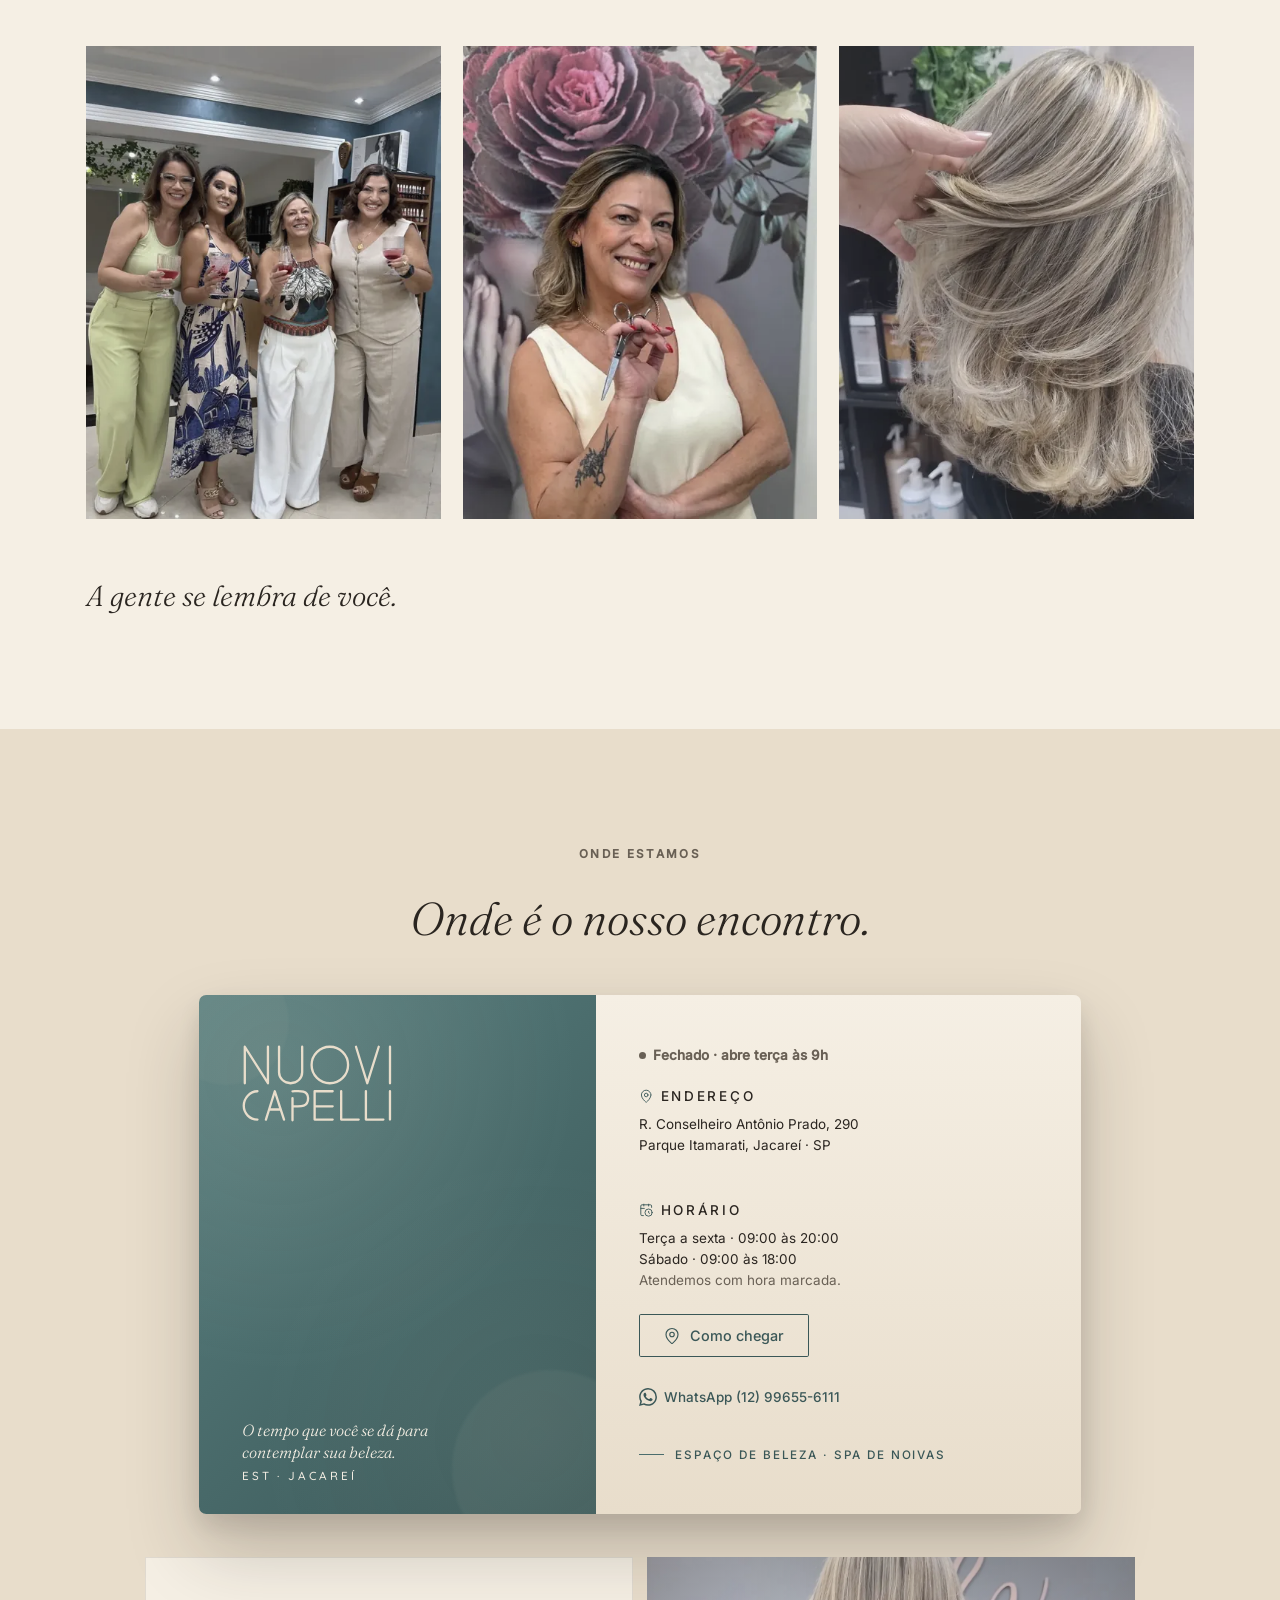
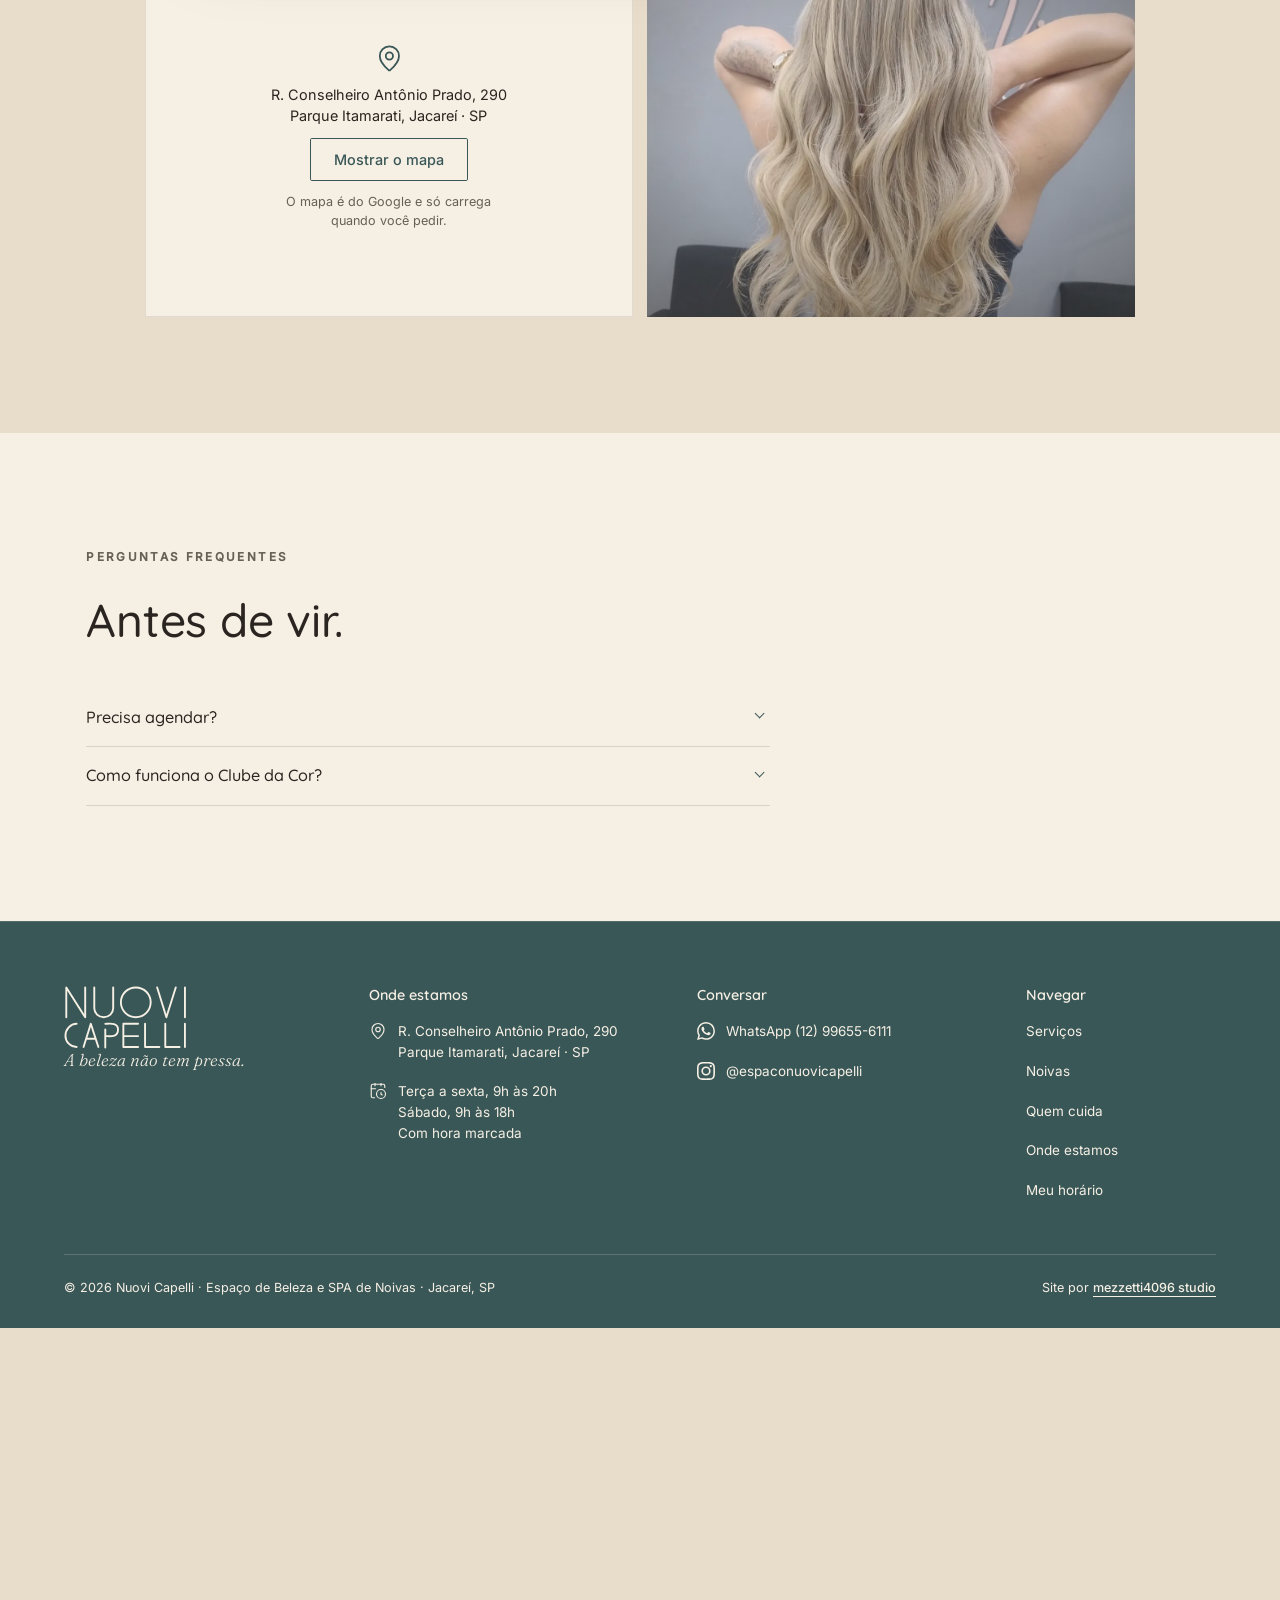
==== commit f1006a63: "Meu horário: página de fechamento (carrinho) e menos WhatsApp pelo site - Nova página /meu-horario/ " ====
--- a/index.html
+++ b/index.html
@@ -5,7 +5,7 @@
   <meta name="viewport" content="width=device-width, initial-scale=1.0">
   <meta name="description" content="Salão de beleza em Jacareí, SP: cabelo, unhas, maquiagem, estética, depilação a laser e Dia da Noiva. Atendimento com hora marcada.">
   <link rel="canonical" href="https://mezzetti4096.github.io/nuovi-capelli/">
-  <title>Nuovi Capelli · Salão de beleza e SPA de noivas em Jacareí, SP</title>
+  <title>Nuovi Capelli · Salão de beleza e SPA de noivas em Jacareí</title>
   <meta name="theme-color" content="#3A5757">
 
   <!-- Open Graph (WhatsApp, Facebook, Instagram) -->
@@ -441,6 +441,9 @@
     .onde-status::before { content: ''; width: 8px; height: 8px; border-radius: 50%; background: currentColor; }
     .onde-status--fechado { color: var(--nevoa-texto); }
     .onde-acoes { display: flex; flex-wrap: wrap; gap: 12px; margin-top: 4px; }
+    .onde-whats { display: inline-flex; align-items: center; gap: 8px; min-height: 44px; font-size: 15px; font-weight: 500; color: var(--petroleo-esc); }
+    .onde-whats .icone { width: 20px; height: 20px; }
+    .onde-whats:hover span { text-decoration: underline; text-underline-offset: 3px; }
     .card-loja__rotulo .icone { width: 16px; height: 16px; color: var(--petroleo-esc); }
     .card-loja__group p.muted {
       color: var(--nevoa-texto);
@@ -879,6 +882,7 @@
 <symbol id="i-eye" viewBox="0 0 24 24"><path d="M2.062 12.348a1 1 0 0 1 0-.696 10.75 10.75 0 0 1 19.876 0 1 1 0 0 1 0 .696 10.75 10.75 0 0 1-19.876 0"/><circle cx="12" cy="12" r="3"/></symbol>
 <symbol id="i-flower-2" viewBox="0 0 24 24"><path d="M12 5a3 3 0 1 1 3 3m-3-3a3 3 0 1 0-3 3m3-3v1M9 8a3 3 0 1 0 3 3M9 8h1m5 0a3 3 0 1 1-3 3m3-3h-1m-2 3v-1"/><circle cx="12" cy="8" r="2"/><path d="M12 10v12"/><path d="M12 22c4.2 0 7-1.667 7-5-4.2 0-7 1.667-7 5Z"/><path d="M12 22c-4.2 0-7-1.667-7-5 4.2 0 7 1.667 7 5Z"/></symbol>
 <symbol id="i-hand" viewBox="0 0 24 24"><path d="M18 11V6a2 2 0 0 0-2-2a2 2 0 0 0-2 2"/><path d="M14 10V4a2 2 0 0 0-2-2a2 2 0 0 0-2 2v2"/><path d="M10 10.5V6a2 2 0 0 0-2-2a2 2 0 0 0-2 2v8"/><path d="M18 8a2 2 0 1 1 4 0v6a8 8 0 0 1-8 8h-2c-2.8 0-4.5-.86-5.99-2.34l-3.6-3.6a2 2 0 0 1 2.83-2.82L7 15"/></symbol>
+<symbol id="i-info" viewBox="0 0 24 24"><circle cx="12" cy="12" r="10"/><path d="M12 16v-4"/><path d="M12 8h.01"/></symbol>
 <symbol id="i-map-pin" viewBox="0 0 24 24"><path d="M20 10c0 4.993-5.539 10.193-7.399 11.799a1 1 0 0 1-1.202 0C9.539 20.193 4 14.993 4 10a8 8 0 0 1 16 0"/><circle cx="12" cy="10" r="3"/></symbol>
 <symbol id="i-menu" viewBox="0 0 24 24"><path d="M4 5h16"/><path d="M4 12h16"/><path d="M4 19h16"/></symbol>
 <symbol id="i-palette" viewBox="0 0 24 24"><path d="M12 22a1 1 0 0 1 0-20 10 9 0 0 1 10 9 5 5 0 0 1-5 5h-2.25a1.75 1.75 0 0 0-1.4 2.8l.3.4a1.75 1.75 0 0 1-1.4 2.8z"/><circle cx="13.5" cy="6.5" r=".5" fill="currentColor"/><circle cx="17.5" cy="10.5" r=".5" fill="currentColor"/><circle cx="6.5" cy="12.5" r=".5" fill="currentColor"/><circle cx="8.5" cy="7.5" r=".5" fill="currentColor"/></symbol>
@@ -903,7 +907,8 @@
   <div class="cab__dentro">
     <a class="cab__logo" href="./" aria-current="page">Nuovi Capelli</a>
     <nav class="cab__nav" id="cab-menu" aria-label="Principal"><ul class="cab__links"><li><a href="servicos/">Serviços</a></li><li><a href="noivas/">Noivas</a></li><li><a href="#quem">Quem cuida</a></li><li><a href="#onde">Onde estamos</a></li><li class="cab__insta"><a href="https://www.instagram.com/espaconuovicapelli/" target="_blank" rel="noopener"><svg class="icone" aria-hidden="true" focusable="false"><use href="#i-instagram"/></svg><span class="cab__insta-curto">Instagram</span><span class="cab__insta-longo">@espaconuovicapelli</span></a></li></ul></nav>
-    <a class="cab__agendar" href="https://wa.me/5512996556111?text=Oi.%20Vim%20pelo%20site%20e%20quero%20agendar%20um%20hor%C3%A1rio." target="_blank" rel="noopener"><svg class="icone" aria-hidden="true" focusable="false"><use href="#i-whatsapp"/></svg><span>WhatsApp</span></a>
+    <a class="cab__horario" href="meu-horario/"><svg class="icone" aria-hidden="true" focusable="false"><use href="#i-calendar-clock"/></svg><span class="cab__horario-texto">Meu horário</span><span class="cab__conta" data-horario-conta hidden></span></a>
+    <a class="cab__whats" href="https://wa.me/5512996556111?text=Oi.%20Vim%20pelo%20site." target="_blank" rel="noopener" aria-label="Conversar no WhatsApp" title="Conversar no WhatsApp"><svg class="icone" aria-hidden="true" focusable="false"><use href="#i-whatsapp"/></svg></a>
     <button class="cab__menu" type="button" aria-expanded="false" aria-controls="cab-menu"><svg class="icone" aria-hidden="true" focusable="false"><use href="#i-menu"/></svg><span>Menu</span></button>
   </div>
 </header>
@@ -934,8 +939,8 @@
 
     <div class="hero__bottom">
       <div class="hero__acoes">
-        <a class="btn btn--primario" href="https://wa.me/5512996556111?text=Oi.%20Vim%20pelo%20site%20e%20quero%20agendar%20um%20hor%C3%A1rio." target="_blank" rel="noopener"><svg class="icone" aria-hidden="true" focusable="false"><use href="#i-whatsapp"/></svg>Agendar pelo WhatsApp</a>
-        <a class="btn btn--texto" href="servicos/">Ver serviços e preços</a>
+        <a class="btn btn--primario" href="servicos/"><svg class="icone" aria-hidden="true" focusable="false"><use href="#i-calendar-clock"/></svg>Montar meu horário</a>
+        <a class="btn btn--texto" href="noivas/">Dia da Noiva</a>
       </div>
       <p class="hero__confianca">Atendimento com hora marcada · Jacareí, SP</p>
     </div>
@@ -1078,9 +1083,9 @@
 <!-- ONDE-EXTRAS:FIM -->
 
           <div class="onde-acoes">
-            <a class="btn btn--primario" href="https://wa.me/5512996556111?text=Oi.%20Vim%20pelo%20site%20e%20quero%20agendar%20um%20hor%C3%A1rio." target="_blank" rel="noopener"><svg class="icone" aria-hidden="true" focusable="false"><use href="#i-whatsapp"/></svg>Chamar no WhatsApp</a>
             <a class="btn btn--secundario" href="https://www.google.com/maps/dir/?api=1&amp;destination=R.%20Conselheiro%20Ant%C3%B4nio%20Prado%2C%20290%2C%20Parque%20Itamarati%2C%20Jacare%C3%AD%20-%20SP" target="_blank" rel="noopener"><svg class="icone" aria-hidden="true" focusable="false"><use href="#i-map-pin"/></svg>Como chegar<span class="so-leitor"> (abre o Google Maps)</span></a>
           </div>
+          <a class="onde-whats" href="https://wa.me/5512996556111?text=Oi.%20Vim%20pelo%20site." target="_blank" rel="noopener"><svg class="icone" aria-hidden="true" focusable="false"><use href="#i-whatsapp"/></svg><span>WhatsApp (12) 99655-6111</span></a>
 
           <span class="card-loja__footer">Espaço de Beleza · SPA de Noivas</span>
         </div>
@@ -1108,7 +1113,7 @@
 
   <!-- ============ PERGUNTAS FREQUENTES — da planilha (só as respondidas) ============ -->
   <!-- HOME-FAQ:INICIO -->
-<section class="faq-home reveal" id="perguntas" aria-labelledby="perguntas-titulo"><p class="eyebrow">Perguntas frequentes</p><h2 class="section-title" id="perguntas-titulo">Antes de vir.</h2><div class="faq__lista"><details class="faq__item"><summary>Precisa agendar?</summary><p>Sim. Atendemos com hora marcada, para que o seu tempo seja só seu. Agende pelo WhatsApp (12) 99655-6111.</p></details><details class="faq__item"><summary>Como funciona o Clube da Cor?</summary><p>Pacote com 5 colorações para manter a cor sempre em dia.</p></details></div></section>
+<section class="faq-home reveal" id="perguntas" aria-labelledby="perguntas-titulo"><p class="eyebrow">Perguntas frequentes</p><h2 class="section-title" id="perguntas-titulo">Antes de vir.</h2><div class="faq__lista"><details class="faq__item"><summary>Precisa agendar?</summary><p>Sim. Atendemos com hora marcada, para que o seu tempo seja só seu. Monte seu horário aqui no site e envie pelo WhatsApp.</p></details><details class="faq__item"><summary>Como funciona o Clube da Cor?</summary><p>Pacote com 5 colorações para manter a cor sempre em dia.</p></details></div></section>
 <!-- HOME-FAQ:FIM -->
 
   </main>
@@ -1130,14 +1135,13 @@
     <div class="rod__col">
       <h2 class="rod__titulo">Conversar</h2>
       <ul class="rod__lista">
-        <li><a class="rod__item" href="https://wa.me/5512996556111?text=Oi.%20Vim%20pelo%20site%20e%20quero%20agendar%20um%20hor%C3%A1rio." target="_blank" rel="noopener"><svg class="icone" aria-hidden="true" focusable="false"><use href="#i-whatsapp"/></svg><span>WhatsApp (12) 99655-6111</span></a></li>
+        <li><a class="rod__item" href="https://wa.me/5512996556111?text=Oi.%20Vim%20pelo%20site." target="_blank" rel="noopener"><svg class="icone" aria-hidden="true" focusable="false"><use href="#i-whatsapp"/></svg><span>WhatsApp (12) 99655-6111</span></a></li>
         <li><a class="rod__item" href="https://www.instagram.com/espaconuovicapelli/" target="_blank" rel="noopener"><svg class="icone" aria-hidden="true" focusable="false"><use href="#i-instagram"/></svg><span>@espaconuovicapelli</span></a></li>
-        <li><a class="rod__item" href="https://wa.me/5512996556111?text=Oi.%20Quero%20receber%20as%20novidades%20e%20os%20hor%C3%A1rios%20livres%20da%20Nuovi." target="_blank" rel="noopener"><svg class="icone" aria-hidden="true" focusable="false"><use href="#i-arrow-right"/></svg><span>Receber novidades e horários livres</span></a></li>
       </ul>
     </div>
     <nav class="rod__col" aria-label="Rodapé">
       <h2 class="rod__titulo">Navegar</h2>
-      <ul class="rod__lista"><li><a class="rod__item" href="servicos/"><span>Serviços</span></a></li><li><a class="rod__item" href="noivas/"><span>Noivas</span></a></li><li><a class="rod__item" href="#quem"><span>Quem cuida</span></a></li><li><a class="rod__item" href="#onde"><span>Onde estamos</span></a></li></ul>
+      <ul class="rod__lista"><li><a class="rod__item" href="servicos/"><span>Serviços</span></a></li><li><a class="rod__item" href="noivas/"><span>Noivas</span></a></li><li><a class="rod__item" href="#quem"><span>Quem cuida</span></a></li><li><a class="rod__item" href="#onde"><span>Onde estamos</span></a></li><li><a class="rod__item" href="meu-horario/"><span>Meu horário</span></a></li></ul>
     </nav>
   </div>
   <div class="rod__base">
@@ -1149,7 +1153,7 @@
 
   <!-- AGENDAR:INICIO -->
 <div class="agendar-fixo" data-agendar>
-  <a class="agendar-fixo__botao" href="https://wa.me/5512996556111?text=Oi.%20Vim%20pelo%20site%20e%20quero%20agendar%20um%20hor%C3%A1rio." target="_blank" rel="noopener"><svg class="icone" aria-hidden="true" focusable="false"><use href="#i-whatsapp"/></svg><span>Agendar<span class="agendar-fixo__extra"> pelo WhatsApp</span></span></a>
+  <a class="agendar-fixo__botao" href="servicos/" data-href-servicos="servicos/" data-href-horario="meu-horario/" data-agendar-link><svg class="icone" aria-hidden="true" focusable="false"><use href="#i-calendar-clock"/></svg><span data-agendar-texto>Montar meu horário</span></a>
 </div>
 <!-- AGENDAR:FIM -->
 
--- a/assets/css/comum.css
+++ b/assets/css/comum.css
@@ -246,12 +246,14 @@
 .cab__insta a { gap: 8px; }
 .cab__insta .icone { width: 18px; height: 18px; }
 .cab__insta-longo { display: none; }
-.cab__agendar {
+/* "Meu horário" (o carrinho, com contador) e o WhatsApp por ícone */
+.cab__horario {
+  position: relative;
   display: inline-flex;
   align-items: center;
-  gap: 10px;
+  gap: 8px;
   min-height: 44px;
-  padding: 0 20px;
+  padding: 0 18px;
   border-radius: 2px;
   background: var(--terracota);
   color: #FFFFFF;
@@ -259,12 +261,62 @@
   font-weight: 500;
   text-decoration: none;
 }
-.cab--claro .cab__agendar { --foco: var(--petroleo-esc); }
-.cab__agendar .icone { width: 18px; height: 18px; }
+.cab--claro .cab__horario { --foco: var(--petroleo-esc); }
+.cab__horario .icone { width: 18px; height: 18px; }
+.cab__conta {
+  display: inline-grid;
+  place-items: center;
+  min-width: 22px;
+  height: 22px;
+  padding: 0 6px;
+  border-radius: 999px;
+  background: #FFFFFF;
+  color: var(--terracota);         /* 4,73:1 */
+  font-size: var(--t-rotulo);
+  font-weight: 700;
+  font-variant-numeric: tabular-nums;
+}
+.cab__conta[hidden] { display: none; }
+.cab__whats {
+  display: inline-grid;
+  place-items: center;
+  width: 44px;
+  height: 44px;
+  margin-left: -12px;
+  border-radius: 50%;
+  color: inherit;
+  transition: background-color 0.2s ease;
+}
+.cab__whats:hover { background: rgba(245, 239, 228, 0.14); }
+.cab--claro .cab__whats:hover { background: rgba(42, 37, 32, 0.06); }
+.cab__whats .icone { width: 22px; height: 22px; }
 .cab__menu { display: none; }
 
 @media (max-width: 900px) {
-  .cab__agendar { display: none; }
+  /* No celular: logo, "Meu horário" só com ícone e contador, ícone do WhatsApp e Menu, tudo fora do menu */
+  .cab__dentro { gap: 4px; }
+  .cab__logo { font-size: 15px; letter-spacing: 0.06em; }
+  .cab__horario {
+    width: 44px;
+    padding: 0;
+    justify-content: center;
+    background: none;
+    color: inherit;
+  }
+  .cab__horario .icone { width: 22px; height: 22px; }
+  .cab__horario-texto { position: absolute; width: 1px; height: 1px; overflow: hidden; clip-path: inset(50%); white-space: nowrap; }
+  .cab__conta {
+    position: absolute;
+    top: 2px;
+    right: 0;
+    min-width: 19px;
+    height: 19px;
+    padding: 0 4px;
+    background: var(--terracota);
+    color: #FFFFFF;
+    font-size: var(--t-rotulo);      /* número no selo: 4,73:1 sobre terracota */
+  }
+  .cab__whats { margin-left: 0; }
   .cab__menu {
     display: inline-flex;
     align-items: center;
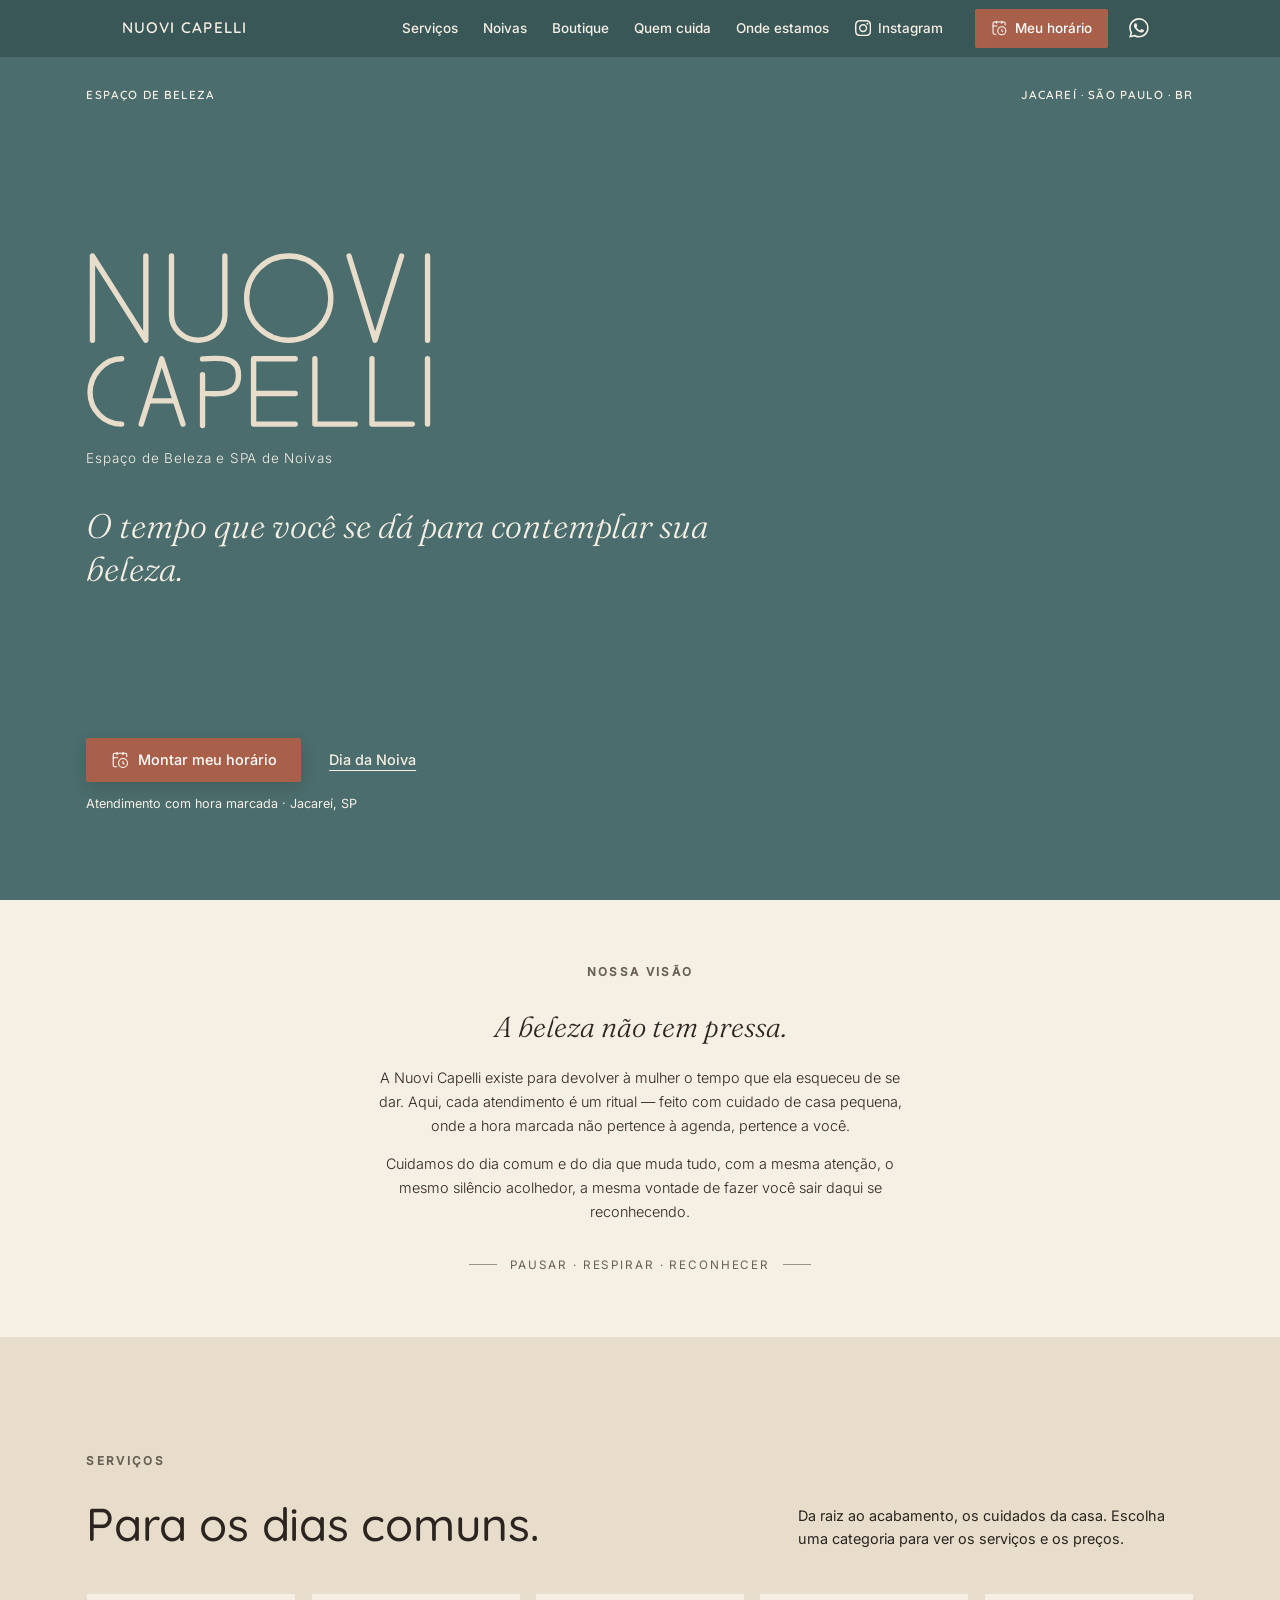
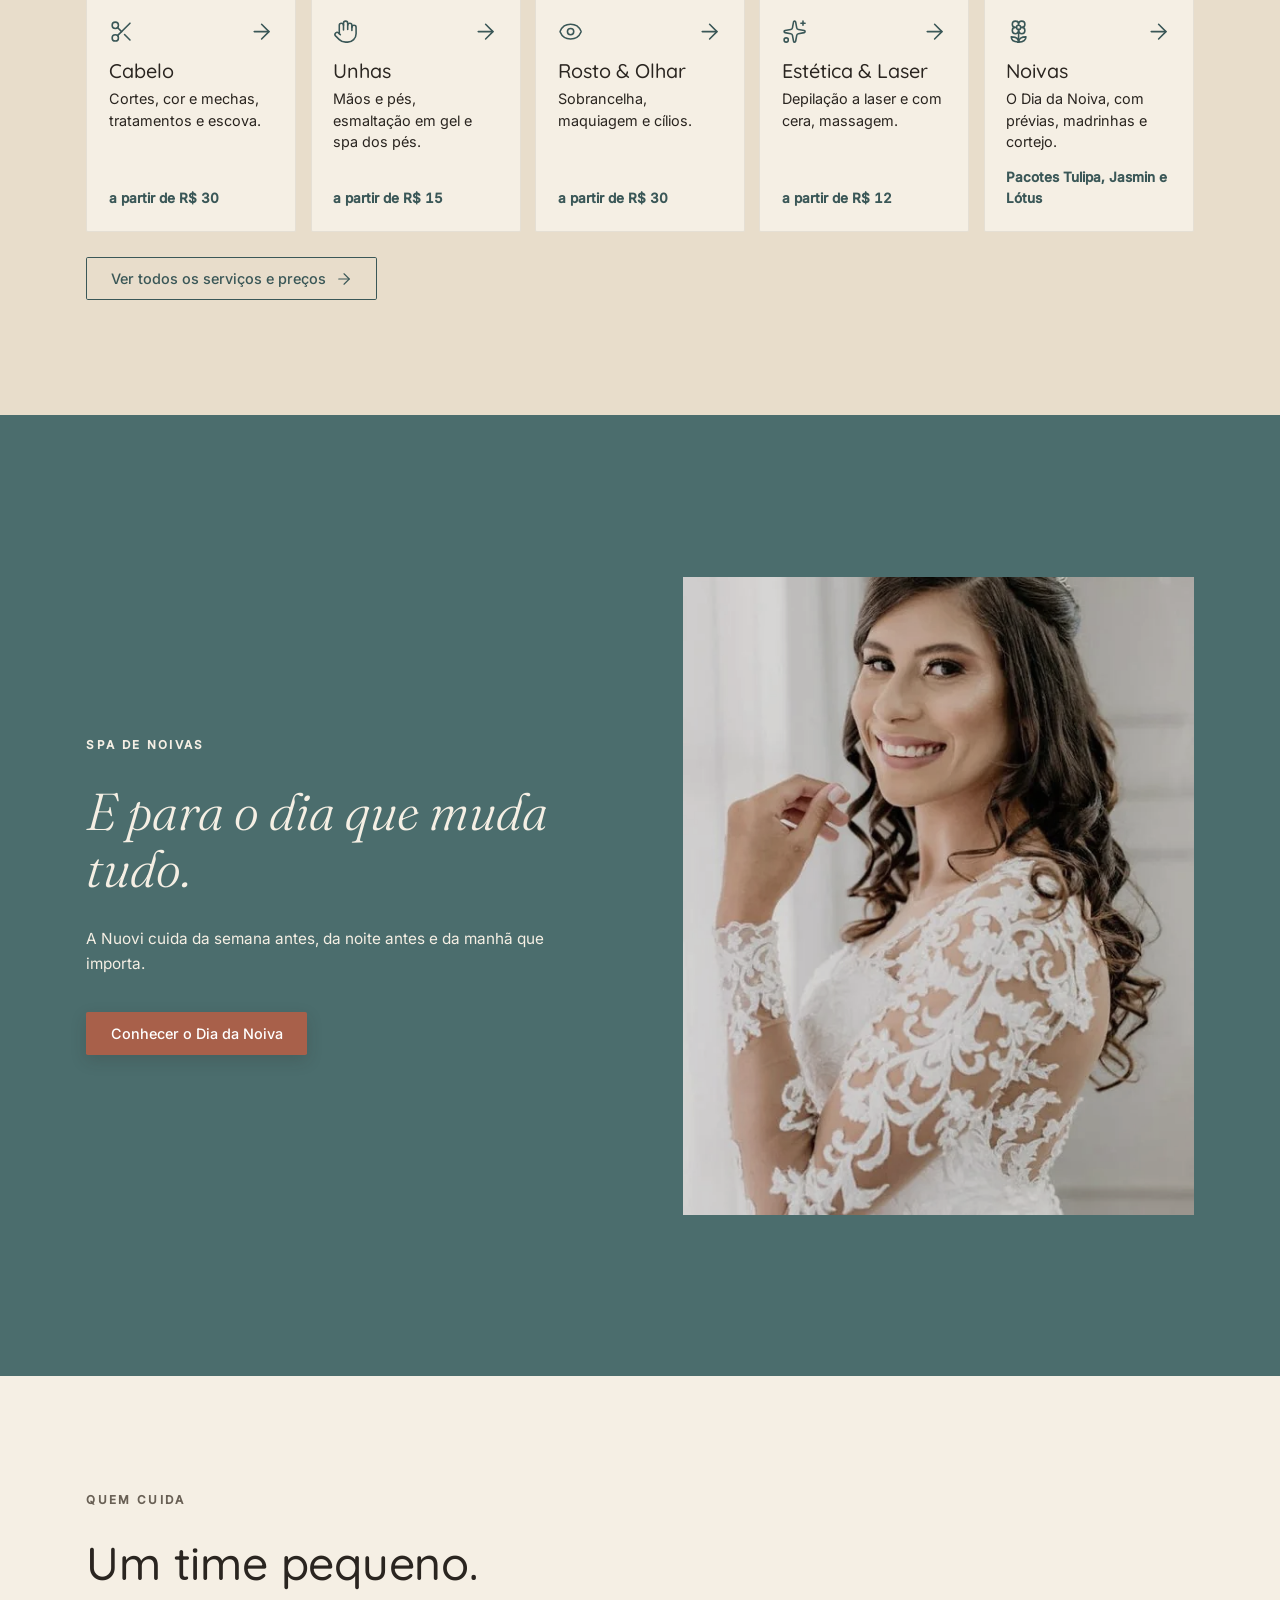
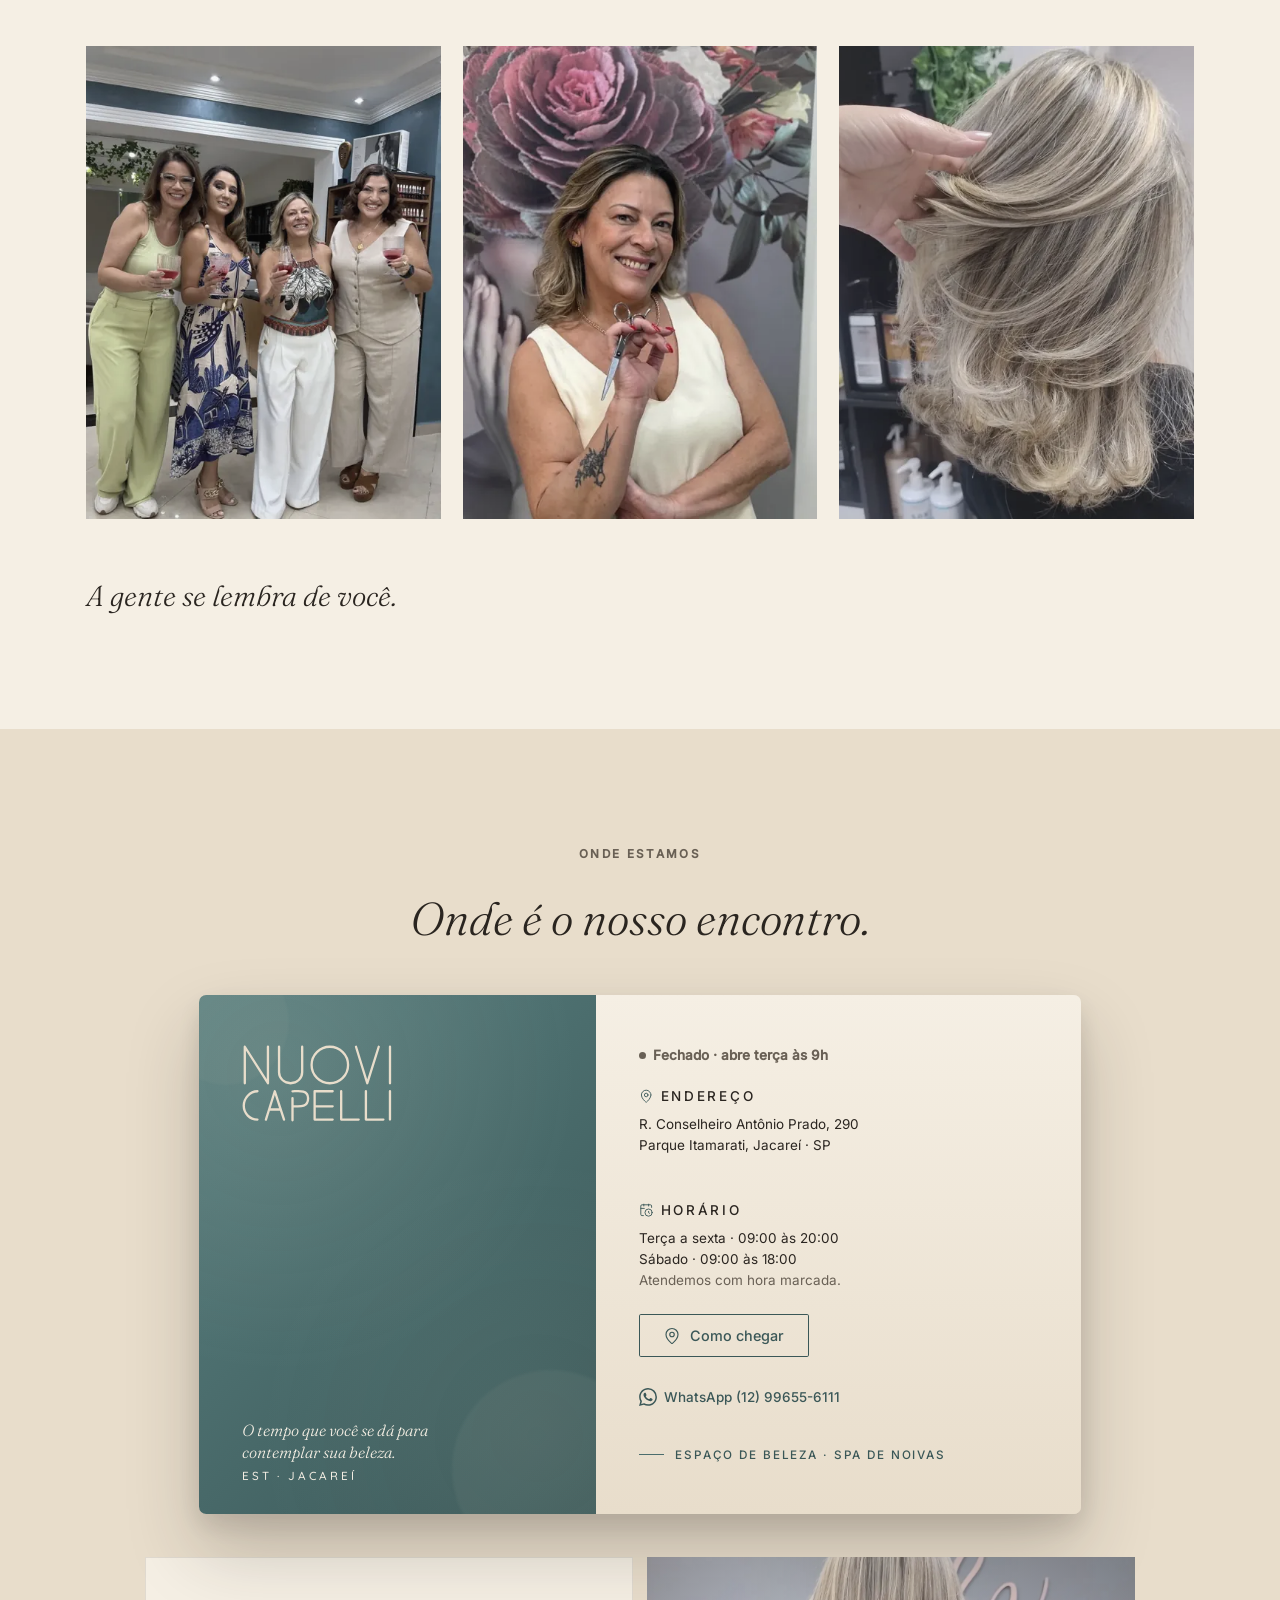
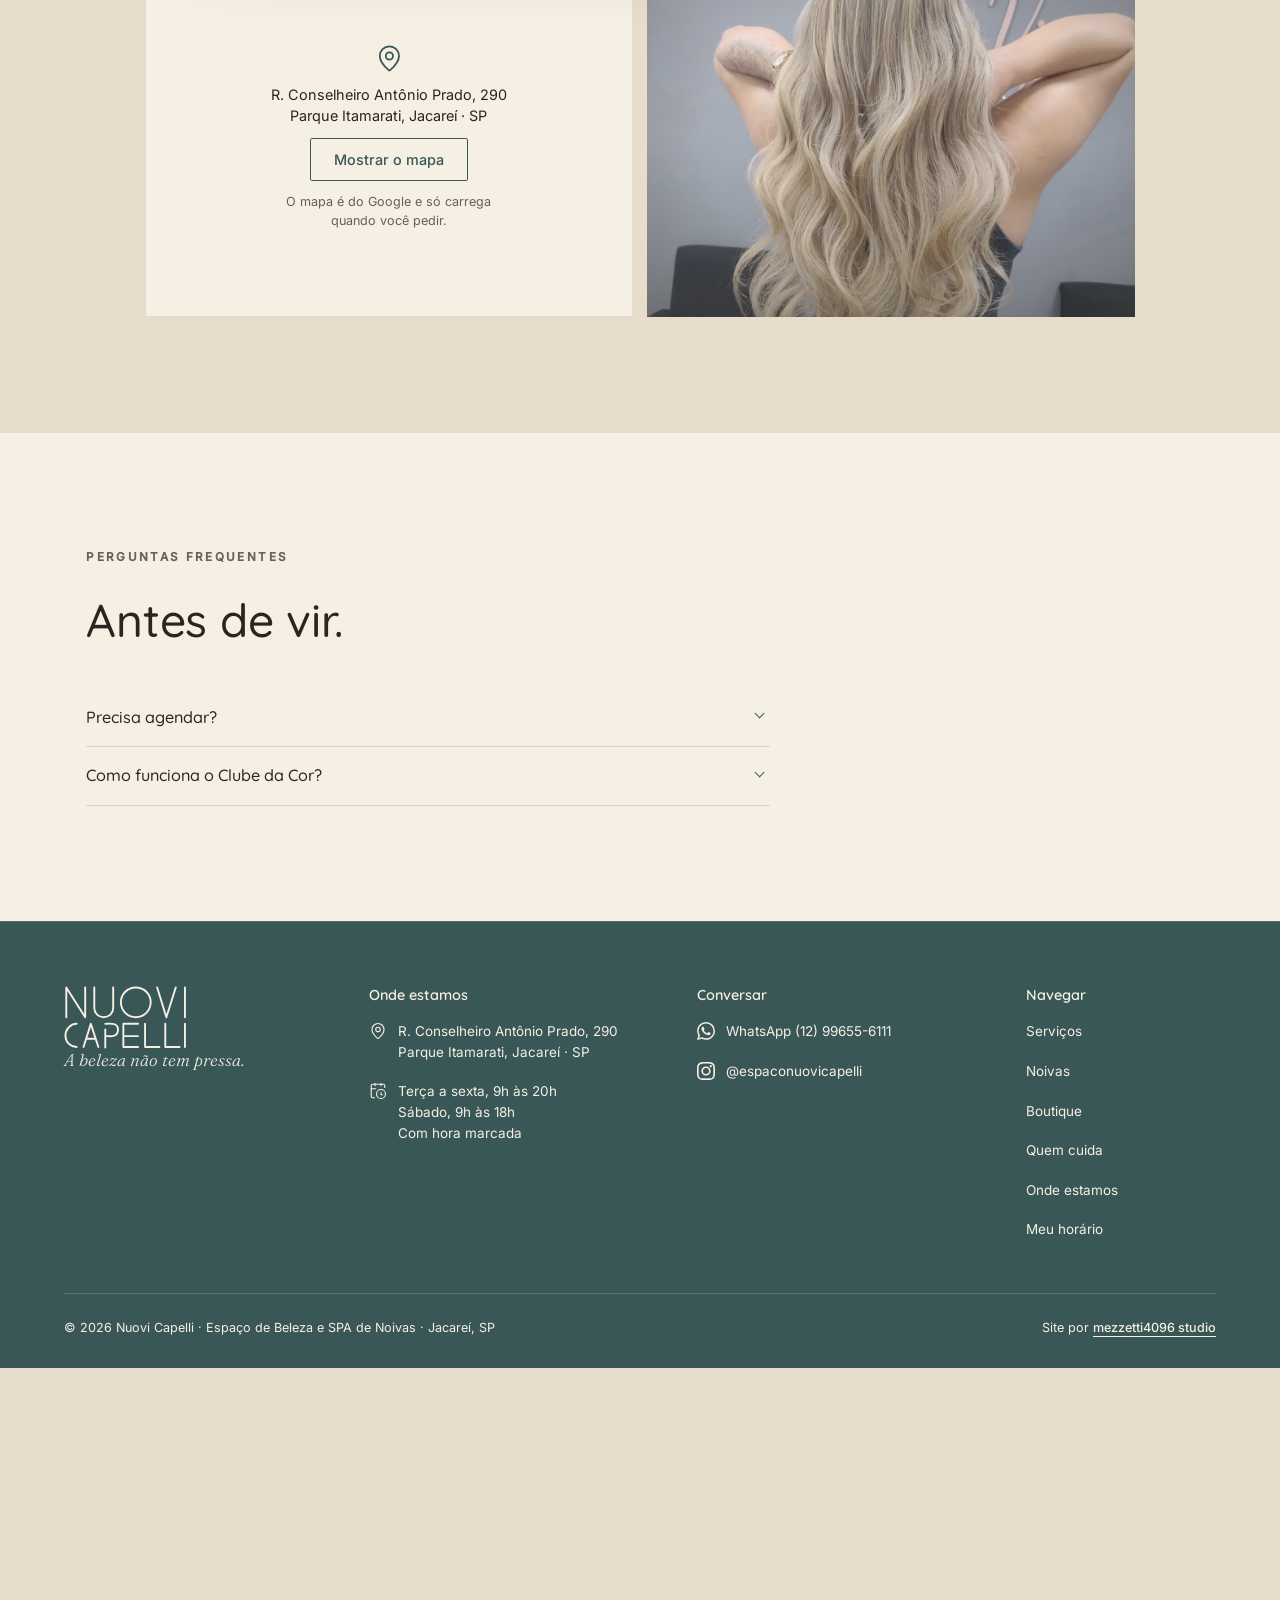
==== commit ba41f377: "Boutique Nuovi: vitrine de produtos com sacola e pedido pelo WhatsApp - Página /boutique/ com Previa" ====
--- a/index.html
+++ b/index.html
@@ -883,6 +883,8 @@
 <symbol id="i-flower-2" viewBox="0 0 24 24"><path d="M12 5a3 3 0 1 1 3 3m-3-3a3 3 0 1 0-3 3m3-3v1M9 8a3 3 0 1 0 3 3M9 8h1m5 0a3 3 0 1 1-3 3m3-3h-1m-2 3v-1"/><circle cx="12" cy="8" r="2"/><path d="M12 10v12"/><path d="M12 22c4.2 0 7-1.667 7-5-4.2 0-7 1.667-7 5Z"/><path d="M12 22c-4.2 0-7-1.667-7-5 4.2 0 7 1.667 7 5Z"/></symbol>
 <symbol id="i-hand" viewBox="0 0 24 24"><path d="M18 11V6a2 2 0 0 0-2-2a2 2 0 0 0-2 2"/><path d="M14 10V4a2 2 0 0 0-2-2a2 2 0 0 0-2 2v2"/><path d="M10 10.5V6a2 2 0 0 0-2-2a2 2 0 0 0-2 2v8"/><path d="M18 8a2 2 0 1 1 4 0v6a8 8 0 0 1-8 8h-2c-2.8 0-4.5-.86-5.99-2.34l-3.6-3.6a2 2 0 0 1 2.83-2.82L7 15"/></symbol>
 <symbol id="i-info" viewBox="0 0 24 24"><circle cx="12" cy="12" r="10"/><path d="M12 16v-4"/><path d="M12 8h.01"/></symbol>
+<symbol id="i-shopping-bag" viewBox="0 0 24 24"><path d="M16 10a4 4 0 0 1-8 0"/><path d="M3.103 6.034h17.794"/><path d="M3.4 5.467a2 2 0 0 0-.4 1.2V20a2 2 0 0 0 2 2h14a2 2 0 0 0 2-2V6.667a2 2 0 0 0-.4-1.2l-2-2.667A2 2 0 0 0 17 2H7a2 2 0 0 0-1.6.8z"/></symbol>
+<symbol id="i-minus" viewBox="0 0 24 24"><path d="M5 12h14"/></symbol>
 <symbol id="i-map-pin" viewBox="0 0 24 24"><path d="M20 10c0 4.993-5.539 10.193-7.399 11.799a1 1 0 0 1-1.202 0C9.539 20.193 4 14.993 4 10a8 8 0 0 1 16 0"/><circle cx="12" cy="10" r="3"/></symbol>
 <symbol id="i-menu" viewBox="0 0 24 24"><path d="M4 5h16"/><path d="M4 12h16"/><path d="M4 19h16"/></symbol>
 <symbol id="i-palette" viewBox="0 0 24 24"><path d="M12 22a1 1 0 0 1 0-20 10 9 0 0 1 10 9 5 5 0 0 1-5 5h-2.25a1.75 1.75 0 0 0-1.4 2.8l.3.4a1.75 1.75 0 0 1-1.4 2.8z"/><circle cx="13.5" cy="6.5" r=".5" fill="currentColor"/><circle cx="17.5" cy="10.5" r=".5" fill="currentColor"/><circle cx="6.5" cy="12.5" r=".5" fill="currentColor"/><circle cx="8.5" cy="7.5" r=".5" fill="currentColor"/></symbol>
@@ -906,7 +908,7 @@
 <header class="cab" data-cab>
   <div class="cab__dentro">
     <a class="cab__logo" href="./" aria-current="page">Nuovi Capelli</a>
-    <nav class="cab__nav" id="cab-menu" aria-label="Principal"><ul class="cab__links"><li><a href="servicos/">Serviços</a></li><li><a href="noivas/">Noivas</a></li><li><a href="#quem">Quem cuida</a></li><li><a href="#onde">Onde estamos</a></li><li class="cab__insta"><a href="https://www.instagram.com/espaconuovicapelli/" target="_blank" rel="noopener"><svg class="icone" aria-hidden="true" focusable="false"><use href="#i-instagram"/></svg><span class="cab__insta-curto">Instagram</span><span class="cab__insta-longo">@espaconuovicapelli</span></a></li></ul></nav>
+    <nav class="cab__nav" id="cab-menu" aria-label="Principal"><ul class="cab__links"><li><a href="servicos/">Serviços</a></li><li><a href="noivas/">Noivas</a></li><li><a href="boutique/">Boutique</a></li><li><a href="#quem">Quem cuida</a></li><li><a href="#onde">Onde estamos</a></li><li class="cab__insta"><a href="https://www.instagram.com/espaconuovicapelli/" target="_blank" rel="noopener"><svg class="icone" aria-hidden="true" focusable="false"><use href="#i-instagram"/></svg><span class="cab__insta-curto">Instagram</span><span class="cab__insta-longo">@espaconuovicapelli</span></a></li></ul></nav>
     <a class="cab__horario" href="meu-horario/"><svg class="icone" aria-hidden="true" focusable="false"><use href="#i-calendar-clock"/></svg><span class="cab__horario-texto">Meu horário</span><span class="cab__conta" data-horario-conta hidden></span></a>
     <a class="cab__whats" href="https://wa.me/5512996556111?text=Oi.%20Vim%20pelo%20site." target="_blank" rel="noopener" aria-label="Conversar no WhatsApp" title="Conversar no WhatsApp"><svg class="icone" aria-hidden="true" focusable="false"><use href="#i-whatsapp"/></svg></a>
     <button class="cab__menu" type="button" aria-expanded="false" aria-controls="cab-menu"><svg class="icone" aria-hidden="true" focusable="false"><use href="#i-menu"/></svg><span>Menu</span></button>
@@ -1141,7 +1143,7 @@
     </div>
     <nav class="rod__col" aria-label="Rodapé">
       <h2 class="rod__titulo">Navegar</h2>
-      <ul class="rod__lista"><li><a class="rod__item" href="servicos/"><span>Serviços</span></a></li><li><a class="rod__item" href="noivas/"><span>Noivas</span></a></li><li><a class="rod__item" href="#quem"><span>Quem cuida</span></a></li><li><a class="rod__item" href="#onde"><span>Onde estamos</span></a></li><li><a class="rod__item" href="meu-horario/"><span>Meu horário</span></a></li></ul>
+      <ul class="rod__lista"><li><a class="rod__item" href="servicos/"><span>Serviços</span></a></li><li><a class="rod__item" href="noivas/"><span>Noivas</span></a></li><li><a class="rod__item" href="boutique/"><span>Boutique</span></a></li><li><a class="rod__item" href="#quem"><span>Quem cuida</span></a></li><li><a class="rod__item" href="#onde"><span>Onde estamos</span></a></li><li><a class="rod__item" href="meu-horario/"><span>Meu horário</span></a></li></ul>
     </nav>
   </div>
   <div class="rod__base">
